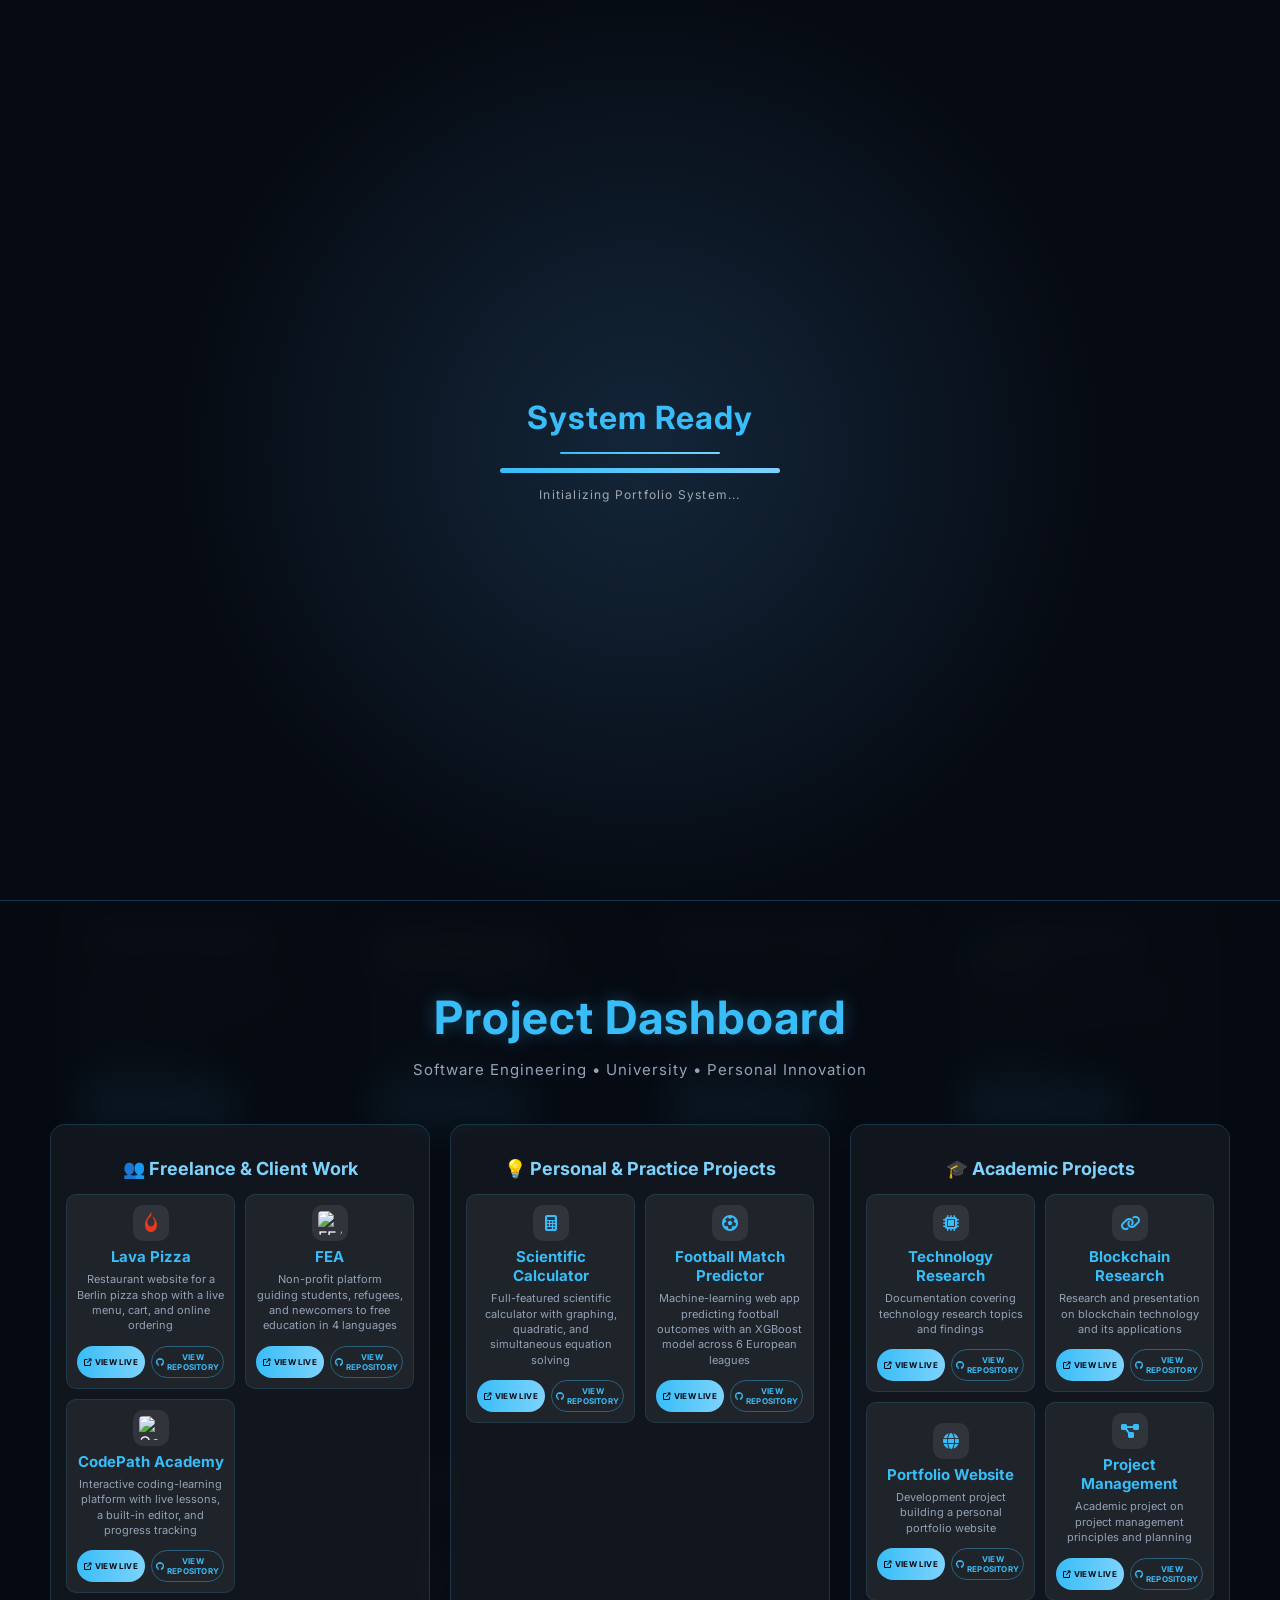
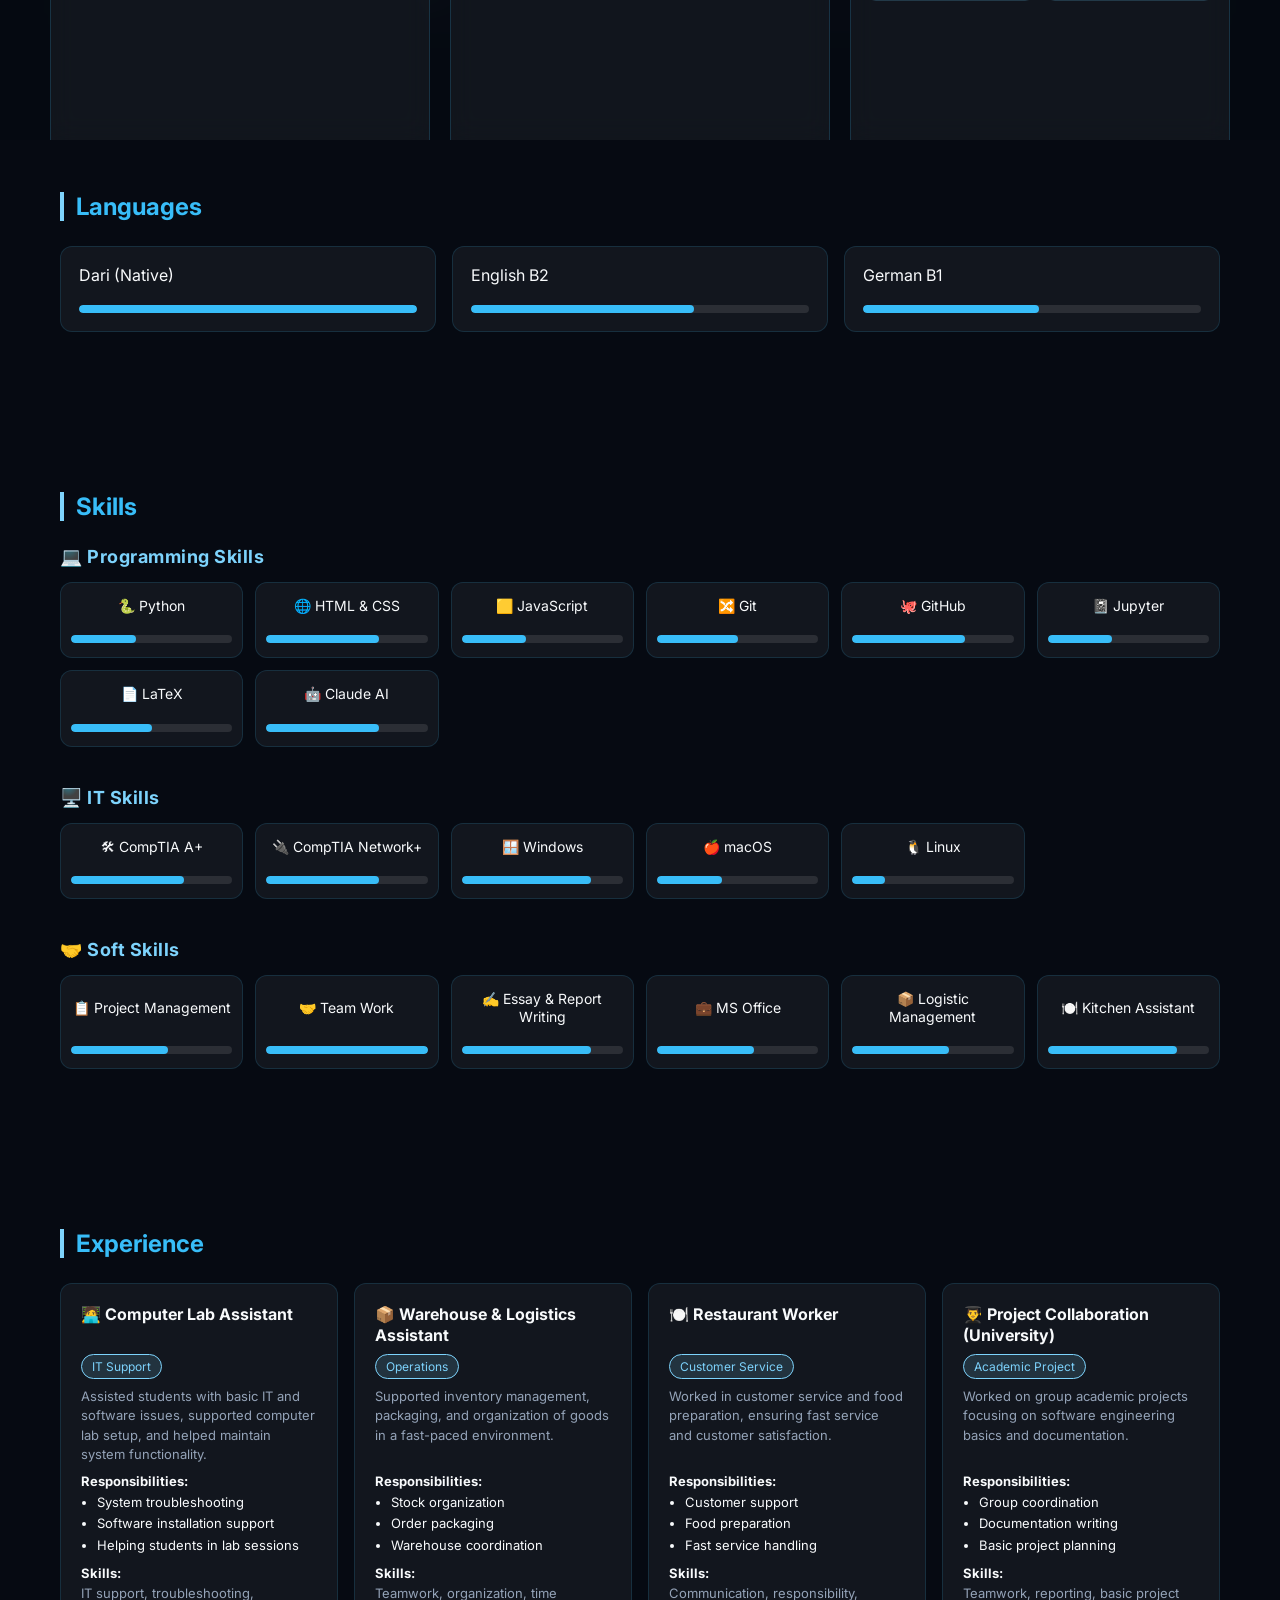
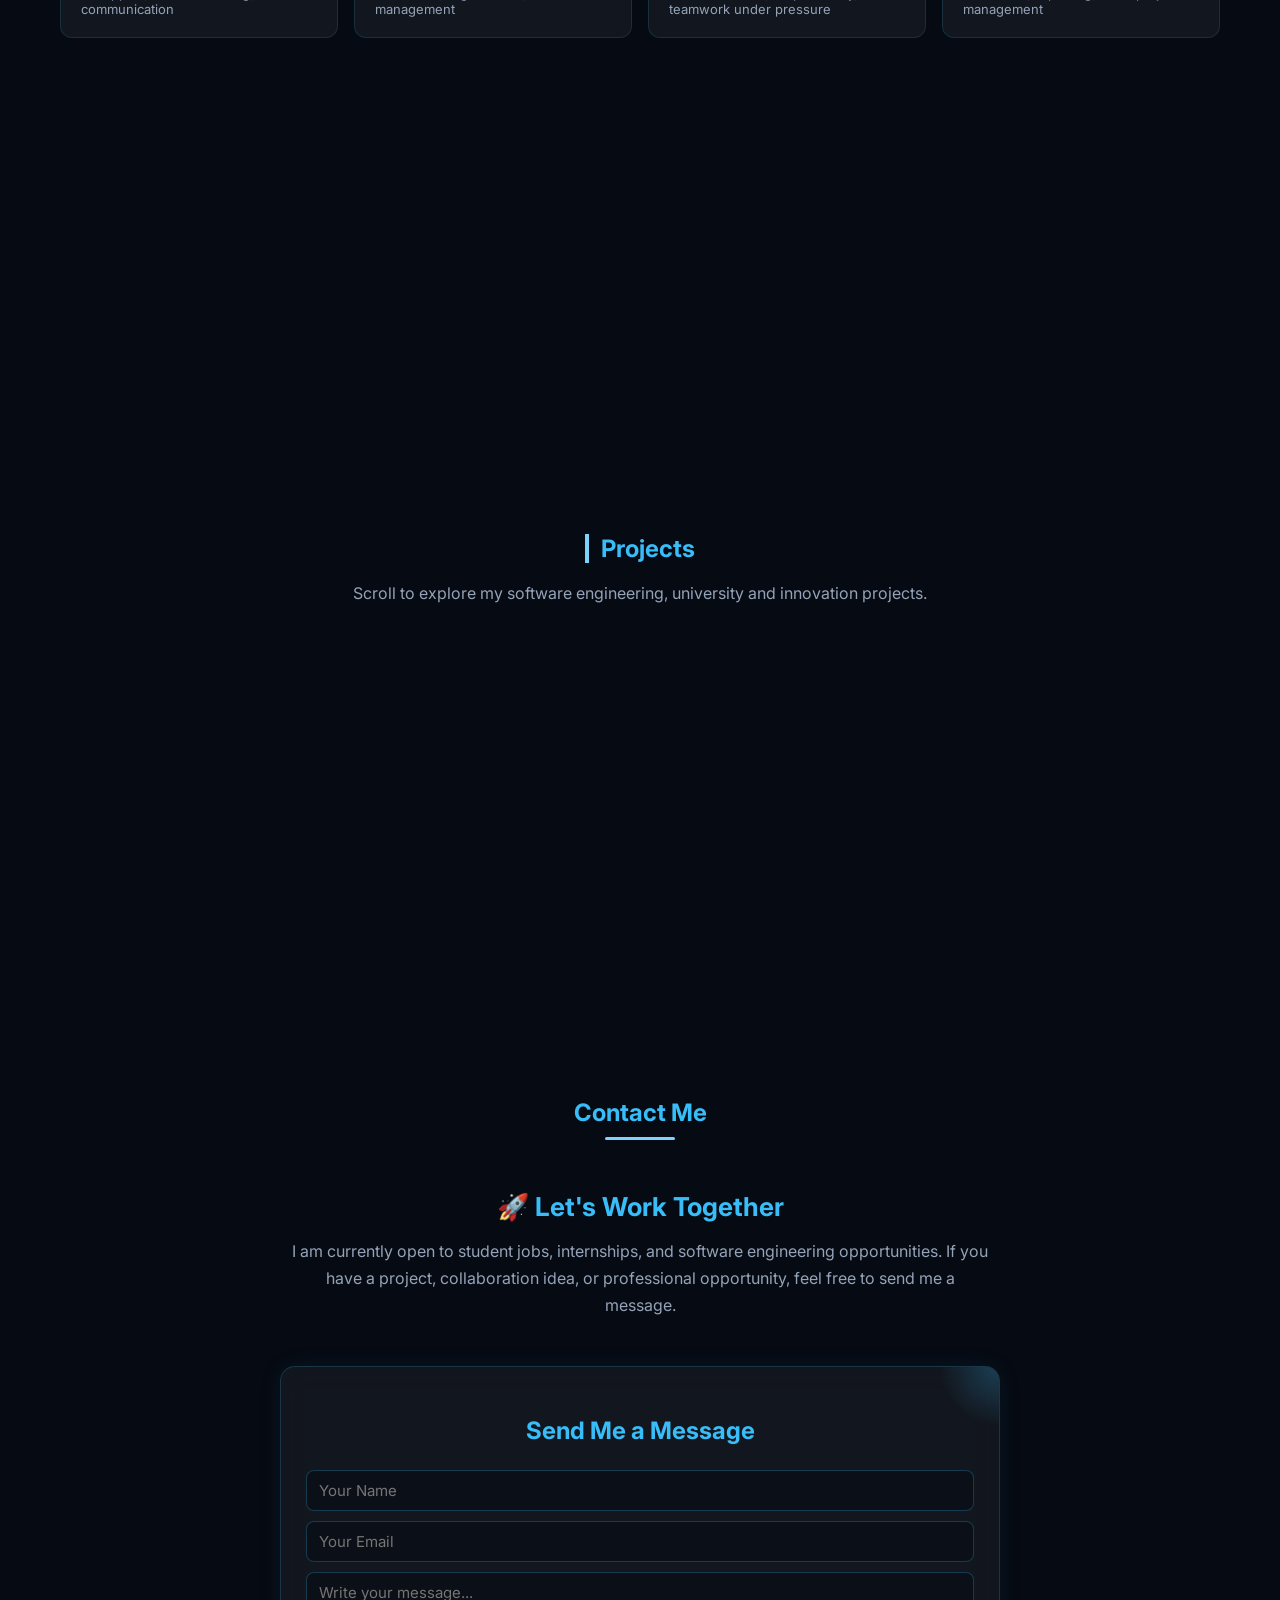
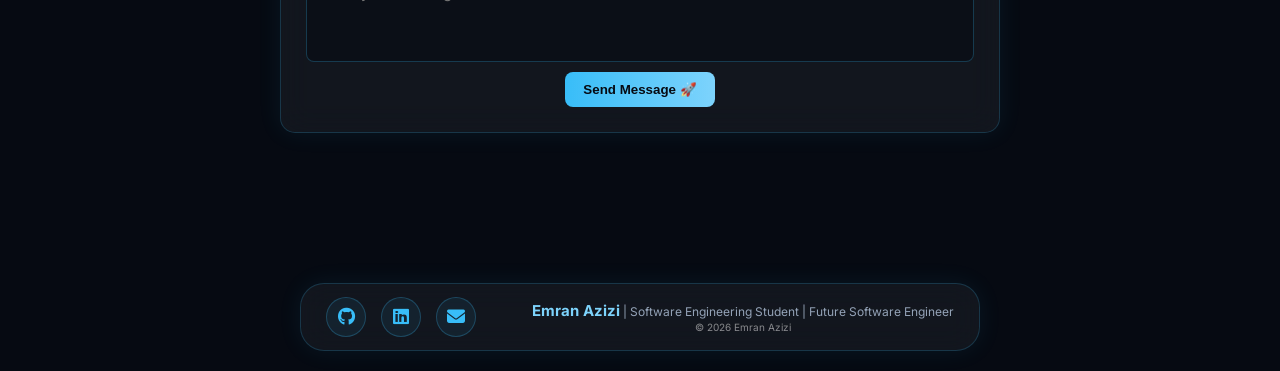
==== index.html @ 2c665e79 "Update portfolio" ====
<!doctype html>
<html lang="en">
  <head>
    <meta charset="UTF-8" />
    <meta name="viewport" content="width=device-width, initial-scale=1.0" />
    <title>Emran Azizi | Portfolio</title>

    <link rel="stylesheet" href="style.css" />
    <link
      href="https://fonts.googleapis.com/css2?family=Inter:wght@300;400;600;700&display=swap"
      rel="stylesheet"
    />
    <link
      rel="stylesheet"
      href="https://cdnjs.cloudflare.com/ajax/libs/font-awesome/6.5.1/css/all.min.css"
    />
  </head>

  <body>
    <!-- WELCOME SCREEN -->
    <div id="welcome-screen">
      <div class="welcome-box">
        <div id="typing-text"></div>
        <div class="glow-line"></div>
        <div class="loader-bar">
          <div class="loader-fill"></div>
        </div>
        <div class="sub-text">Initializing Portfolio System...</div>
      </div>
    </div>

    <canvas id="code"></canvas>

    <!-- NAVIGATION -->
    <nav>
      <a href="#about">About</a>
      <a href="#certificates">Certificates & Education</a>
      <a href="#skills">Skills</a>
      <a href="#experience">Experience</a>
      <a href="#projects-trigger">Projects</a>
      <a href="#contact">Contact & Message</a>
      <a href="de.html" class="lang-switch">🇩🇪 Deutsch</a>
    </nav>

    <!-- HERO -->
    <div class="hero" id="about">
      <img src="images/profile.jpg" alt="Emran Azizi Profile" />

      <h1>Emran Azizi</h1>

      <div class="open-badge">OPEN TO PART-TIME / STUDENT JOB (WERKSTUDENT)</div>

      <p>
        I am a Software Engineering student at GISMA University of Applied
        Sciences in Berlin, passionate about software development, artificial
        intelligence, and creating practical technology solutions.
      </p>

      <p>
        My interests include full-stack web development, Python programming,
        software engineering, and continuous learning through real-world
        projects. I enjoy solving problems, collaborating with teams, and
        developing innovative software solutions.
      </p>

      <div class="hero-buttons">
        <a class="btn" href="documents/cv.pdf" target="_blank">
          <i class="fa-solid fa-file-pdf"></i>
          View CV
        </a>
        <a class="btn" href="https://github.com/emranazizi-web" target="_blank">
          <i class="fa-brands fa-github"></i>
          GitHub
        </a>
        <a
          class="btn"
          href="https://www.linkedin.com/in/emran-azizi-5b2409403"
          target="_blank"
        >
          <i class="fa-brands fa-linkedin"></i>
          LinkedIn
        </a>
      </div>
    </div>

    <!-- CERTIFICATES -->
    <section id="certificates">
      <h2>Certificates & Education</h2>

      <div class="grid">
        <div class="card">
          <h3>🎓 High School Diploma</h3>
          <p>
            Completed secondary education with focus on science and
            mathematics.
          </p>
          <div class="card-footer">
            <span class="badge">Verified Certificate</span>
            <a class="btn" href="documents/diploma.jpg" target="_blank">
              View Certificate
            </a>
          </div>
        </div>

        <div class="card">
          <h3>💻 Foundation Course – Software Engineering</h3>
          <p>
            Foundation in software engineering, programming basics, and IT
            fundamentals.
          </p>
          <div class="card-footer">
            <span class="badge">Verified Certificate</span>
            <a class="btn" href="documents/foundation-course.pdf" target="_blank">
              View Certificate
            </a>
          </div>
        </div>

        <div class="card">
          <h3>🛠 CompTIA A+ Certificate</h3>
          <p>
            Fundamentals of computer hardware, software, and troubleshooting.
          </p>
          <div class="card-footer">
            <span class="badge">IT Certification</span>
            <a class="btn" href="documents/computer-a+.pdf" target="_blank">
              View Certificate
            </a>
          </div>
        </div>

        <div class="card">
          <h3>🌐 CompTIA Network+ Certificate</h3>
          <p>
            Core knowledge of networking concepts, infrastructure, and IT
            systems.
          </p>
          <div class="card-footer">
            <span class="badge">IT Certification</span>
            <a class="btn" href="documents/computer-n+.pdf" target="_blank">
              View Certificate
            </a>
          </div>
        </div>
      </div>
    </section>

    <!-- ACADEMIC MODULES -->
    <section>
      <h2>Academic Modules</h2>

      <div class="card">
        <ul>
          <li>💻 <strong>Foundation of Computer Science</strong></li>
          <li>🧑‍💻 <strong>Computer Science Lab</strong></li>
          <li>📐 <strong>Mathematics for Computing</strong></li>
          <li>🧠 <strong>Basic Programming Concepts</strong></li>
          <li>🌐 <strong>Web Development (HTML & CSS) and Python Basics</strong></li>
          <li>🔌 <strong>IT Systems & Networking</strong></li>
          <li>⚙️ <strong>Software Engineering Fundamentals</strong></li>
          <li>📁 <strong>Project Management Basics</strong></li>
          <li>✍️ <strong>Academic Writing & Research Methods</strong></li>
          <li>🎓 <strong>Academic & Professional Development</strong></li>
        </ul>
      </div>
    </section>

    <!-- LANGUAGES -->
    <section>
      <h2>Languages</h2>

      <div class="grid">
        <div class="card">
          Dari (Native)
          <div class="progress">
            <div class="progress-fill green" style="width: 100%"></div>
          </div>
        </div>

        <div class="card">
          English B2
          <div class="progress">
            <div class="progress-fill blue" style="width: 66%"></div>
          </div>
        </div>

        <div class="card">
          German B1
          <div class="progress">
            <div class="progress-fill blue" style="width: 52%"></div>
          </div>
        </div>
      </div>
    </section>

    <!-- SKILLS -->
    <section id="skills">
      <h2>Skills</h2>

      <div class="skills-group">
        <h3 class="skills-subheading">💻 Programming Skills</h3>

        <div class="grid">
          <div class="card">
            🐍 Python
            <div class="progress">
              <div class="progress-fill blue" style="width: 40%"></div>
            </div>
          </div>

          <div class="card">
            🌐 HTML & CSS
            <div class="progress">
              <div class="progress-fill green" style="width: 70%"></div>
            </div>
          </div>

          <div class="card">
            🟨 JavaScript
            <div class="progress">
              <div class="progress-fill blue" style="width: 40%"></div>
            </div>
          </div>

          <div class="card">
            🔀 Git
            <div class="progress">
              <div class="progress-fill green" style="width: 50%"></div>
            </div>
          </div>

          <div class="card">
            🐙 GitHub
            <div class="progress">
              <div class="progress-fill blue" style="width: 70%"></div>
            </div>
          </div>

          <div class="card">
            📓 Jupyter
            <div class="progress">
              <div class="progress-fill green" style="width: 40%"></div>
            </div>
          </div>

          <div class="card">
            📄 LaTeX
            <div class="progress">
              <div class="progress-fill blue" style="width: 50%"></div>
            </div>
          </div>

          <div class="card">
            🤖 Claude AI
            <div class="progress">
              <div class="progress-fill green" style="width: 70%"></div>
            </div>
          </div>
        </div>
      </div>

      <div class="skills-group">
        <h3 class="skills-subheading">🖥️ IT Skills</h3>

        <div class="grid">
          <div class="card">
            🛠 CompTIA A+
            <div class="progress">
              <div class="progress-fill blue" style="width: 70%"></div>
            </div>
          </div>

          <div class="card">
            🔌 CompTIA Network+
            <div class="progress">
              <div class="progress-fill green" style="width: 70%"></div>
            </div>
          </div>

          <div class="card">
            🪟 Windows
            <div class="progress">
              <div class="progress-fill blue" style="width: 80%"></div>
            </div>
          </div>

          <div class="card">
            🍎 macOS
            <div class="progress">
              <div class="progress-fill green" style="width: 40%"></div>
            </div>
          </div>

          <div class="card">
            🐧 Linux
            <div class="progress">
              <div class="progress-fill blue" style="width: 20%"></div>
            </div>
          </div>
        </div>
      </div>

      <div class="skills-group">
        <h3 class="skills-subheading">🤝 Soft Skills</h3>

        <div class="grid">
          <div class="card">
            📋 Project Management
            <div class="progress">
              <div class="progress-fill green" style="width: 60%"></div>
            </div>
          </div>

          <div class="card">
            🤝 Team Work
            <div class="progress">
              <div class="progress-fill blue" style="width: 100%"></div>
            </div>
          </div>

          <div class="card">
            ✍️ Essay & Report Writing
            <div class="progress">
              <div class="progress-fill green" style="width: 80%"></div>
            </div>
          </div>

          <div class="card">
            💼 MS Office
            <div class="progress">
              <div class="progress-fill blue" style="width: 60%"></div>
            </div>
          </div>

          <div class="card">
            📦 Logistic Management
            <div class="progress">
              <div class="progress-fill green" style="width: 60%"></div>
            </div>
          </div>

          <div class="card">
            🍽️ Kitchen Assistant
            <div class="progress">
              <div class="progress-fill blue" style="width: 80%"></div>
            </div>
          </div>
        </div>
      </div>
    </section>

    <!-- EXPERIENCE -->
    <section id="experience">
      <h2>Experience</h2>

      <div class="grid">
        <div class="card">
          <h3>🧑‍💻 Computer Lab Assistant</h3>
          <div class="badge-wrap">
            <span class="badge">IT Support</span>
          </div>
          <p class="desc">
            Assisted students with basic IT and software issues, supported
            computer lab setup, and helped maintain system functionality.
          </p>
          <div class="responsibilities">
            <p><b>Responsibilities:</b></p>
            <ul>
              <li>System troubleshooting</li>
              <li>Software installation support</li>
              <li>Helping students in lab sessions</li>
            </ul>
          </div>
          <div class="skills">
            <p><b>Skills:</b></p>
            <p>IT support, troubleshooting, communication</p>
          </div>
        </div>

        <div class="card">
          <h3>📦 Warehouse & Logistics Assistant</h3>
          <div class="badge-wrap">
            <span class="badge">Operations</span>
          </div>
          <p class="desc">
            Supported inventory management, packaging, and organization of
            goods in a fast-paced environment.
          </p>
          <div class="responsibilities">
            <p><b>Responsibilities:</b></p>
            <ul>
              <li>Stock organization</li>
              <li>Order packaging</li>
              <li>Warehouse coordination</li>
            </ul>
          </div>
          <div class="skills">
            <p><b>Skills:</b></p>
            <p>Teamwork, organization, time management</p>
          </div>
        </div>

        <div class="card">
          <h3>🍽️ Restaurant Worker</h3>
          <div class="badge-wrap">
            <span class="badge">Customer Service</span>
          </div>
          <p class="desc">
            Worked in customer service and food preparation, ensuring fast
            service and customer satisfaction.
          </p>
          <div class="responsibilities">
            <p><b>Responsibilities:</b></p>
            <ul>
              <li>Customer support</li>
              <li>Food preparation</li>
              <li>Fast service handling</li>
            </ul>
          </div>
          <div class="skills">
            <p><b>Skills:</b></p>
            <p>Communication, responsibility, teamwork under pressure</p>
          </div>
        </div>

        <div class="card">
          <h3>👨‍🎓 Project Collaboration (University)</h3>
          <div class="badge-wrap">
            <span class="badge">Academic Project</span>
          </div>
          <p class="desc">
            Worked on group academic projects focusing on software engineering
            basics and documentation.
          </p>
          <div class="responsibilities">
            <p><b>Responsibilities:</b></p>
            <ul>
              <li>Group coordination</li>
              <li>Documentation writing</li>
              <li>Basic project planning</li>
            </ul>
          </div>
          <div class="skills">
            <p><b>Skills:</b></p>
            <p>Teamwork, reporting, basic project management</p>
          </div>
        </div>
      </div>
    </section>

    <!-- PROJECTS TRIGGER -->
    <section id="projects-trigger">
      <h2>Projects</h2>
      <p>
        Scroll to explore my software engineering, university and innovation
        projects.
      </p>
    </section>

    <!-- FULL SCREEN PROJECT PANEL -->
    <div id="projects-screen" class="project-overlay">
      <div class="projects-header">
        <h2>Project Dashboard</h2>
        <p>Software Engineering • University • Personal Innovation</p>
      </div>

      <div class="projects-columns">
        <!-- ================= FREELANCE / CLIENT ================= -->
        <div class="project-column">
          <h3>👥 Freelance & Client Work</h3>
          <div class="project-grid">
            <div class="project-card">
              <img
                class="project-card-icon"
                src="data:image/svg+xml,%3Csvg xmlns='http://www.w3.org/2000/svg' viewBox='0 0 100 100'%3E%3Cpath fill='%23e63920' d='M50 5c10 20-15 20-15 40 0 12 8 20 15 20s15-8 15-20c0-10-8-12-8-22 8 5 18 20 18 35 0 16-11 30-25 30S25 74 25 58c0-25 17-35 25-53z'/%3E%3C/svg%3E"
                alt="Lava Pizza logo"
              />
              <h4>Lava Pizza</h4>
              <p>Restaurant website for a Berlin pizza shop with a live menu, cart, and online ordering</p>
              <div class="project-card-actions">
                <a class="btn" href="https://emranaziziwebsite.github.io/lava-Pizza/" target="_blank">
                  <i class="fa-solid fa-arrow-up-right-from-square"></i> View Live
                </a>
                <a class="btn btn-secondary" href="https://github.com/emranaziziwebsite/lava-Pizza" target="_blank">
                  <i class="fa-brands fa-github"></i> View Repository
                </a>
              </div>
            </div>

            <div class="project-card">
              <img
                class="project-card-icon"
                src="https://happy-trustcore.github.io/FEA/assets/img/favicon.svg"
                alt="FEA logo"
              />
              <h4>FEA</h4>
              <p>Non-profit platform guiding students, refugees, and newcomers to free education in 4 languages</p>
              <div class="project-card-actions">
                <a class="btn" href="https://happy-trustcore.github.io/FEA/" target="_blank">
                  <i class="fa-solid fa-arrow-up-right-from-square"></i> View Live
                </a>
                <a class="btn btn-secondary" href="https://github.com/Happy-TrustCore/FEA" target="_blank">
                  <i class="fa-brands fa-github"></i> View Repository
                </a>
              </div>
            </div>

            <div class="project-card">
              <img
                class="project-card-icon"
                src="https://new-three-tan-91.vercel.app/favicon.ico"
                alt="CodePath Academy logo"
              />
              <h4>CodePath Academy</h4>
              <p>Interactive coding-learning platform with live lessons, a built-in editor, and progress tracking</p>
              <div class="project-card-actions">
                <a class="btn" href="https://new-three-tan-91.vercel.app/" target="_blank">
                  <i class="fa-solid fa-arrow-up-right-from-square"></i> View Live
                </a>
                <a class="btn btn-secondary" href="https://github.com/Happy-TrustCore/New" target="_blank">
                  <i class="fa-brands fa-github"></i> View Repository
                </a>
              </div>
            </div>
          </div>
        </div>

        <!-- ================= PERSONAL ================= -->
        <div class="project-column">
          <h3>💡 Personal & Practice Projects</h3>
          <div class="project-grid">
            <div class="project-card">
              <div class="project-card-icon project-card-icon-fa">
                <i class="fa-solid fa-calculator"></i>
              </div>
              <h4>Scientific Calculator</h4>
              <p>Full-featured scientific calculator with graphing, quadratic, and simultaneous equation solving</p>
              <div class="project-card-actions">
                <a class="btn" href="https://pattson22.github.io/scientific-calculator/" target="_blank">
                  <i class="fa-solid fa-arrow-up-right-from-square"></i> View Live
                </a>
                <a class="btn btn-secondary" href="https://github.com/Pattson22/scientific-calculator" target="_blank">
                  <i class="fa-brands fa-github"></i> View Repository
                </a>
              </div>
            </div>

            <div class="project-card">
              <div class="project-card-icon project-card-icon-fa">
                <i class="fa-solid fa-futbol"></i>
              </div>
              <h4>Football Match Predictor</h4>
              <p>Machine-learning web app predicting football outcomes with an XGBoost model across 6 European leagues</p>
              <div class="project-card-actions">
                <a class="btn" href="#" target="_blank">
                  <i class="fa-solid fa-arrow-up-right-from-square"></i> View Live
                </a>
                <a class="btn btn-secondary" href="https://github.com/Pattson22/Football-Match-Predictor" target="_blank">
                  <i class="fa-brands fa-github"></i> View Repository
                </a>
              </div>
            </div>
          </div>
        </div>

        <!-- ================= ACADEMIC ================= -->
        <div class="project-column">
          <h3>🎓 Academic Projects</h3>
          <div class="project-grid">
            <div class="project-card">
              <div class="project-card-icon project-card-icon-fa">
                <i class="fa-solid fa-microchip"></i>
              </div>
              <h4>Technology Research</h4>
              <p>Documentation covering technology research topics and findings</p>
              <div class="project-card-actions">
                <a class="btn" href="projects/technology-research.pdf" target="_blank">
                  <i class="fa-solid fa-arrow-up-right-from-square"></i> View Live
                </a>
                <a class="btn btn-secondary" href="#" target="_blank">
                  <i class="fa-brands fa-github"></i> View Repository
                </a>
              </div>
            </div>

            <div class="project-card">
              <div class="project-card-icon project-card-icon-fa">
                <i class="fa-solid fa-link"></i>
              </div>
              <h4>Blockchain Research</h4>
              <p>Research and presentation on blockchain technology and its applications</p>
              <div class="project-card-actions">
                <a class="btn" href="projects/blockchain.pdf" target="_blank">
                  <i class="fa-solid fa-arrow-up-right-from-square"></i> View Live
                </a>
                <a class="btn btn-secondary" href="#" target="_blank">
                  <i class="fa-brands fa-github"></i> View Repository
                </a>
              </div>
            </div>

            <div class="project-card">
              <div class="project-card-icon project-card-icon-fa">
                <i class="fa-solid fa-globe"></i>
              </div>
              <h4>Portfolio Website</h4>
              <p>Development project building a personal portfolio website</p>
              <div class="project-card-actions">
                <a class="btn" href="projects/portfolio-website.pdf" target="_blank">
                  <i class="fa-solid fa-arrow-up-right-from-square"></i> View Live
                </a>
                <a class="btn btn-secondary" href="#" target="_blank">
                  <i class="fa-brands fa-github"></i> View Repository
                </a>
              </div>
            </div>

            <div class="project-card">
              <div class="project-card-icon project-card-icon-fa">
                <i class="fa-solid fa-diagram-project"></i>
              </div>
              <h4>Project Management</h4>
              <p>Academic project on project management principles and planning</p>
              <div class="project-card-actions">
                <a class="btn" href="projects/project-management.pdf" target="_blank">
                  <i class="fa-solid fa-arrow-up-right-from-square"></i> View Live
                </a>
                <a class="btn btn-secondary" href="#" target="_blank">
                  <i class="fa-brands fa-github"></i> View Repository
                </a>
              </div>
            </div>
          </div>
        </div>
      </div>
    </div>

    <button
      type="button"
      id="projects-close"
      class="projects-close"
      aria-label="Close project panel"
      title="Close"
    >
      ✕
    </button>

    <!-- CONTACT SECTION -->
    <section id="contact">
      <h2>Contact Me</h2>

      <div class="message-container">
        <div class="message-intro">
          <h3>🚀 Let's Work Together</h3>
          <p>
            I am currently open to student jobs, internships, and software
            engineering opportunities. If you have a project, collaboration
            idea, or professional opportunity, feel free to send me a message.
          </p>
        </div>

        <div class="card message-box">
          <h3>Send Me a Message</h3>

          <form id="contact-form">
            <input type="text" name="name" placeholder="Your Name" required />
            <input type="email" name="email" placeholder="Your Email" required />
            <textarea
              name="message"
              placeholder="Write your message..."
              rows="6"
              required
            ></textarea>
            <button class="btn" type="submit">Send Message 🚀</button>
          </form>
        </div>
      </div>
    </section>

    <!-- FOOTER -->
    <footer>
      <div class="footer-box">
        <div class="footer-social">
          <a href="https://github.com/emranazizi-web" target="_blank" title="GitHub">
            <i class="fa-brands fa-github"></i>
          </a>
          <a
            href="https://www.linkedin.com/in/emran-azizi-5b2409403"
            target="_blank"
            title="LinkedIn"
          >
            <i class="fa-brands fa-linkedin"></i>
          </a>
          <a href="mailto:emranazizi1002@gmail.com" title="Email">
            <i class="fa-solid fa-envelope"></i>
          </a>
        </div>

        <div class="footer-text">
          <span>
            <strong>Emran Azizi</strong>
            | Software Engineering Student | Future Software Engineer
          </span>
          <small>© 2026 Emran Azizi</small>
        </div>
      </div>
    </footer>

    <script src="https://cdn.jsdelivr.net/npm/@emailjs/browser@4/dist/email.min.js"></script>
    <script src="email.js"></script>
    <script src="script.js"></script>
  </body>
</html>
---- style.css ----
/* =========================
   COLOR SYSTEM
========================= */

:root {
  --bg: #060a12;
  --bg-rgb: 6, 10, 18;
  --bg-soft: #101929;
  --bg-deep: #03050a;
  --primary: #38bdf8;
  --primary-rgb: 56, 189, 248;
  --primary-hover: #0ea5e9;
  --secondary: #7dd3fc;
  --secondary-rgb: 125, 211, 252;
  --text: #f8fafc;
  --text-muted: #94a3b8;
  --on-accent: #060a12;
}

/* =========================
   GLOBAL
========================= */

* {
  box-sizing: border-box;
}

html {
  overflow-x: hidden;
  scroll-behavior: smooth;
}

body {
  margin: 0;
  font-family: "Inter", sans-serif;
  background: var(--bg);
  color: var(--text);
  overflow-x: hidden;
  -webkit-overflow-scrolling: touch;
}

body.is-loading {
  overflow: hidden;
}

canvas {
  position: fixed;
  top: 0;
  left: 0;
  z-index: -2;
  opacity: 0.35;
  pointer-events: none;
}

/* Menu Bar */

nav {
  position: fixed;
  top: 0;
  left: 0;
  width: 100%;
  z-index: 1000;
  background: rgba(var(--bg-rgb), 0.7);
  backdrop-filter: blur(14px);
  -webkit-backdrop-filter: blur(14px);
  padding: 14px 20px;
  text-align: center;
  border-bottom: 1px solid rgba(var(--primary-rgb), 0.15);
  box-shadow: 0 8px 24px rgba(0, 0, 0, 0.25);
}

nav a {
  display: inline-block;
  color: var(--text-muted);
  margin: 2px;
  padding: 8px 16px;
  font-size: 14px;
  font-weight: 600;
  letter-spacing: 0.3px;
  text-decoration: none;
  border-radius: 20px;
  transition:
    color 0.3s ease,
    background-color 0.3s ease;
  touch-action: manipulation;
}

nav a:hover {
  color: var(--primary);
  background: rgba(var(--primary-rgb), 0.12);
}

.lang-switch {
  color: var(--primary) !important;
  background: rgba(var(--primary-rgb), 0.1);
  border: 1px solid rgba(var(--primary-rgb), 0.35);
  margin-left: 10px !important;
}

.lang-switch:hover {
  background: rgba(var(--primary-rgb), 0.22);
}

/* =========================
   HERO
========================= */

.hero {
  text-align: center;
  padding: 140px 20px 60px;
  display: flex;
  flex-direction: column;
  align-items: center;
  gap: 20px;
}

.hero img {
  width: 200px;
  height: 200px;
  border-radius: 50%;
  border: 3px solid var(--primary);
  box-shadow: 0 0 40px rgba(var(--primary-rgb), 0.6);
  object-fit: cover;
  object-position: center;
  transition:
    transform 0.3s ease,
    box-shadow 0.3s ease;
}

.hero img:hover {
  transform: scale(1.05);
  box-shadow: 0 0 60px rgba(var(--primary-rgb), 0.8);
}

.hero h1 {
  font-size: 48px;
  color: var(--primary);
  margin: 0;
}

.hero p {
  max-width: 800px;
  margin: auto;
  color: var(--text-muted);
  line-height: 1.7;
}

/* =========================
   HERO BUTTONS
========================= */

.hero-buttons {
  display: flex;
  justify-content: center;
  align-items: center;
  gap: 15px;
  flex-wrap: wrap;
}

/* Main Button */

.btn {
  display: inline-block;
  width: fit-content;
  padding: 10px 16px;
  background: var(--primary);
  color: var(--on-accent);
  border: 1px solid var(--primary);
  border-radius: 8px;
  text-decoration: none;
  font-weight: 600;
  transition: 0.3s ease;
}

.btn:hover {
  background: var(--primary-hover);
  box-shadow: 0 0 18px rgba(var(--primary-rgb), 0.7);
}

.hero-buttons .btn {
  display: flex;
  align-items: center;
  gap: 8px;
}

/* Mobile */

@media (max-width: 600px) {
  .hero h1 {
    font-size: 36px;
  }

  .hero-title {
    font-size: 18px;
  }
}

/* Section */

section {
  padding: 70px 20px;
  max-width: 1200px;
  margin: auto;
}

h2 {
  color: var(--primary);
  border-left: 4px solid var(--secondary);
  padding-left: 12px;
  margin-bottom: 25px;
}

/* Grid */

.grid {
  display: grid;
  grid-template-columns: repeat(auto-fit, minmax(220px, 1fr));
  gap: 16px;
}

/* Card */

.card {
  background: rgba(255, 255, 255, 0.05);
  border: 1px solid rgba(var(--primary-rgb), 0.15);
  padding: 18px;
  border-radius: 12px;
  display: flex;
  flex-direction: column;
  gap: 10px;
  transition:
    transform 0.3s ease,
    box-shadow 0.3s ease;
}

.card:hover {
  transform: translateY(-6px);
  box-shadow: 0 10px 25px rgba(var(--primary-rgb), 0.25);
}

/* Badges */

.badge {
  display: inline-block;
  padding: 4px 10px;
  font-size: 12px;
  background: rgba(var(--secondary-rgb), 0.15);
  color: var(--secondary);
  border: 1px solid var(--secondary);
  border-radius: 20px;
}

.open-badge {
  padding: 5px 10px;
  font-size: 11px;
  font-weight: 600;
  letter-spacing: 0.5px;
  text-transform: uppercase;
  color: var(--secondary);
  background: rgba(var(--secondary-rgb), 0.12);
  border: 1px solid var(--secondary);
  border-radius: 20px;
}

/* Card Footer */

.card-footer {
  margin-top: auto;
  display: flex;
  flex-direction: column;
  align-items: flex-start;
  gap: 8px;
}

.card .btn {
  margin-top: auto;
  align-self: flex-start;
}

/* Progress Bars */

.progress {
  width: 100%;
  height: 8px;
  background: rgba(255, 255, 255, 0.1);
  border-radius: 10px;
  margin-top: 10px;
  overflow: hidden;
}

.progress-fill {
  height: 100%;
  border-radius: 10px;
}

.progress-fill.green,
.progress-fill.blue {
  background: var(--primary);
}

/* Skills Groups */

.skills-group {
  margin-bottom: 40px;
}

.skills-group:last-child {
  margin-bottom: 0;
}

.skills-subheading {
  color: var(--secondary);
  font-size: 18px;
  letter-spacing: 0.5px;
  margin-bottom: 15px;
}

#skills .grid {
  grid-template-columns: repeat(6, 1fr);
  grid-auto-rows: auto auto;
  gap: 12px;
  align-items: stretch;
}

#skills .card {
  display: grid;
  grid-template-rows: subgrid;
  grid-row: span 2;
  padding: 14px 10px;
  align-items: center;
  text-align: center;
  font-size: 14px;
  line-height: 1.3;
}

/* Certificates */

#certificates .grid {
  grid-template-columns: repeat(4, 1fr);
  grid-template-rows: repeat(3, auto);
  align-items: stretch;
}

#certificates .card {
  display: grid;
  grid-template-rows: subgrid;
  grid-row: span 3;
  padding: 20px;
  gap: 10px;
}

#certificates .card h3 {
  margin: 0;
  font-size: 16px;
  line-height: 1.3;
  align-self: start;
}

#certificates .card p {
  margin: 0;
  color: var(--text-muted);
  font-size: 14px;
  line-height: 1.5;
  align-self: start;
}

#certificates .card-footer {
  align-self: end;
}

/* Experience */

#experience .grid {
  grid-template-columns: repeat(4, 1fr);
  grid-template-rows: repeat(5, auto);
  align-items: stretch;
}

#experience .card {
  display: grid;
  grid-template-rows: subgrid;
  grid-row: span 5;
  padding: 20px;
  gap: 8px;
}

#experience .card h3 {
  margin: 0;
  font-size: 16px;
  line-height: 1.3;
}

#experience .desc {
  margin: 0;
  color: var(--text-muted);
  font-size: 13px;
  line-height: 1.5;
}

#experience .responsibilities p,
#experience .skills p {
  margin: 0 0 4px;
  font-size: 13px;
}

#experience .responsibilities ul {
  margin: 0;
  padding-left: 16px;
  font-size: 13px;
  line-height: 1.5;
}

#experience .responsibilities li {
  margin-bottom: 2px;
}

#experience .skills p:last-child {
  color: var(--text-muted);
  font-size: 13px;
  margin-bottom: 0;
}

/* ==========================================
   FULL SCREEN PROJECT SLIDE SECTION
========================================== */

#projects-trigger {
  min-height: 100vh;
  display: flex;
  flex-direction: column;
  justify-content: center;
  align-items: center;
  text-align: center;
  padding: 20px;
}

#projects-trigger h2 {
  color: var(--primary);
  margin-bottom: 20px;
}

#projects-trigger p {
  color: var(--text-muted);
  margin: 0;
}

/* ==========================================
   FULL SCREEN PROJECT SLIDE (NAV VISIBLE)
========================================== */

#projects-screen {
  position: fixed;
  left: 0;
  right: 0;
  top: 60px;
  height: calc(var(--vh, 1vh) * 100 - 60px);
  z-index: 900;
  background: rgba(var(--bg-rgb), 0.92);
  backdrop-filter: blur(18px);
  -webkit-backdrop-filter: blur(18px);
  border-top: 1px solid rgba(var(--primary-rgb), 0.25);
  padding: 50px;
  overflow-y: auto;
  overscroll-behavior: contain;
  transform: translateY(100%);
  transition: transform 0.8s ease;
}

/* Slide Open */

#projects-screen.show {
  transform: translateY(0);
}

/* Close Button */

.projects-close {
  position: fixed;
  top: 76px;
  right: 24px;
  z-index: 950;
  width: 42px;
  height: 42px;
  display: flex;
  align-items: center;
  justify-content: center;
  border-radius: 50%;
  border: 1px solid rgba(var(--primary-rgb), 0.35);
  background: rgba(var(--bg-rgb), 0.85);
  color: var(--text);
  font-size: 18px;
  line-height: 1;
  cursor: pointer;
  opacity: 0;
  transform: scale(0.8);
  pointer-events: none;
  transition:
    opacity 0.3s ease,
    transform 0.3s ease,
    background-color 0.3s ease,
    border-color 0.3s ease;
}

.projects-close.show {
  opacity: 1;
  transform: scale(1);
  pointer-events: auto;
}

.projects-close:hover {
  background: rgba(var(--primary-rgb), 0.25);
  border-color: var(--primary);
  color: var(--primary);
}

.projects-close.pulse {
  animation: closeButtonPulse 1.1s ease-in-out 2;
}

@keyframes closeButtonPulse {
  0%,
  100% {
    box-shadow: 0 0 0 0 rgba(var(--primary-rgb), 0.55);
  }

  50% {
    box-shadow: 0 0 0 10px rgba(var(--primary-rgb), 0);
  }
}

@media (max-width: 700px) {
  .projects-close {
    top: 64px;
    right: 14px;
    width: 38px;
    height: 38px;
    font-size: 16px;
  }
}

/* ==========================================
   HEADER
========================================== */

.projects-header {
  text-align: center;
  margin-bottom: 45px;
}

.projects-header h2 {
  color: var(--primary);
  font-size: 46px;
  font-weight: 700;
  letter-spacing: 1px;
  border: none;
  padding: 0;
  margin-bottom: 12px;
  text-shadow: 0 0 18px rgba(var(--primary-rgb), 0.35);
}

.projects-header p {
  color: var(--text-muted);
  font-size: 15px;
  letter-spacing: 1px;
}

/* ==========================================
   PROJECT DASHBOARD - THREE COLUMNS
========================================== */

.projects-columns {
  display: grid;
  grid-template-columns: repeat(3, 1fr);
  gap: 20px;
  align-items: stretch;
}

/* ==========================================
   PROJECT COLUMN
========================================== */

.project-column {
  background: rgba(255, 255, 255, 0.05);
  border: 1px solid rgba(var(--primary-rgb), 0.18);
  border-radius: 15px;
  padding: 15px;
  min-height: 720px;
  backdrop-filter: blur(12px);
  transition: 0.3s ease;
  display: flex;
  flex-direction: column;
}

.project-column:hover {
  transform: translateY(-5px);
  box-shadow: 0 15px 35px rgba(var(--primary-rgb), 0.18);
}

.project-column h3 {
  text-align: center;
  color: var(--secondary);
  font-size: 18px;
  margin-bottom: 15px;
}

/* ==========================================
   PROJECT GRID
========================================== */

.project-grid {
  display: grid;
  grid-template-columns: repeat(2, 1fr);
  gap: 10px;
  align-content: start;
}

/* ==========================================
   PROJECT CARD
========================================== */

.project-card {
  background: rgba(255, 255, 255, 0.06);
  border: 1px solid rgba(var(--primary-rgb), 0.15);
  border-radius: 10px;
  padding: 10px;
  min-height: 120px;
  display: flex;
  flex-direction: column;
  justify-content: center;
  align-items: center;
  text-align: center;
  gap: 6px;
  transition: 0.3s ease;
}

.project-card:hover {
  transform: translateY(-5px);
  box-shadow: 0 10px 25px rgba(var(--primary-rgb), 0.25);
}

.project-card-empty {
  background: transparent;
  border: 1px dashed rgba(var(--primary-rgb), 0.3);
}

.project-card-empty:hover {
  transform: none;
  box-shadow: none;
}

.project-card-icon {
  width: 36px;
  height: 36px;
  padding: 6px;
  border-radius: 10px;
  background: rgba(255, 255, 255, 0.08);
  object-fit: contain;
}

.project-card-icon-fa {
  display: flex;
  align-items: center;
  justify-content: center;
  color: var(--primary);
  font-size: 16px;
}

.project-card-empty h4 {
  color: var(--text-muted);
}

.project-card h4 {
  color: var(--primary);
  margin: 0;
  font-size: 15px;
}

.project-card p {
  color: var(--text-muted);
  font-size: 11px;
  line-height: 1.4;
  margin: 0;
}

.project-card .badge {
  font-size: 10px;
  padding: 3px 8px;
}

.project-card .btn {
  font-size: 11px;
  padding: 5px 10px;
  margin-top: 5px;
}

.project-card-actions {
  display: flex;
  flex-direction: row;
  gap: 6px;
  width: 100%;
  margin-top: 6px;
}

.project-card-actions .btn {
  flex: 1;
  display: flex;
  align-items: center;
  justify-content: center;
  gap: 3px;
  margin-top: 0;
  padding: 5px 4px;
  border-radius: 16px;
  font-size: 8px;
  font-weight: 700;
  letter-spacing: 0.2px;
  text-transform: uppercase;
  text-align: center;
  line-height: 1.25;
}

.project-card-actions .btn i {
  font-size: 8px;
}

.project-card-actions .btn:not(.btn-secondary) {
  background: linear-gradient(90deg, var(--primary), var(--secondary));
  border: none;
}

.project-card-actions .btn:not(.btn-secondary):hover {
  transform: translateY(-2px);
  box-shadow: 0 4px 14px rgba(var(--primary-rgb), 0.55);
}

.project-card .btn-secondary {
  background: transparent;
  color: var(--primary);
  border: 1px solid rgba(var(--primary-rgb), 0.4);
}

.project-card .btn-secondary:hover {
  background: rgba(var(--primary-rgb), 0.15);
  border-color: var(--primary);
  transform: translateY(-2px);
  box-shadow: none;
}

/* ==========================================
   RESPONSIVE
========================================== */

@media (max-width: 1200px) {
  .projects-columns {
    grid-template-columns: repeat(3, 1fr);
    gap: 10px;
  }
}

@media (max-width: 700px) {
  #projects-screen {
    padding: 25px;
  }

  .projects-header h2 {
    font-size: 32px;
  }

  .project-grid {
    grid-template-columns: 1fr;
  }
}

/* Welcome Screen */

#welcome-screen {
  position: fixed;
  inset: 0;
  background: radial-gradient(circle at center, var(--bg-soft) 0%, var(--bg) 60%);
  display: flex;
  justify-content: center;
  align-items: center;
  z-index: 99999;
  transition: opacity 0.9s ease;
  overflow: hidden;
}

#welcome-screen.hide {
  opacity: 0;
  pointer-events: none;
}

#welcome-screen::before {
  content: "";
  position: absolute;
  inset: 0;
  background: radial-gradient(
    circle,
    rgba(var(--primary-rgb), 0.05) 1px,
    transparent 1px
  );
  background-size: 42px 42px;
  opacity: 0.18;
  animation: moveBg 8s linear infinite;
}

#welcome-screen::after {
  content: "";
  position: absolute;
  inset: 0;
  background: radial-gradient(
    circle at center,
    rgba(var(--primary-rgb), 0.08),
    transparent 60%
  );
}

.welcome-box {
  text-align: center;
  display: flex;
  flex-direction: column;
  align-items: center;
  gap: 14px;
  position: relative;
  z-index: 2;
  animation: floatIn 0.9s ease;
}

/* Welcome text */

#typing-text {
  font-size: 32px;
  font-weight: 700;
  color: var(--primary);
  letter-spacing: 1px;
  min-height: 40px;
  animation: glowPulse 2.8s infinite;
}

.glow-line {
  width: 160px;
  height: 2px;
  background: linear-gradient(90deg, var(--primary), var(--secondary));
  border-radius: 10px;
  animation: linePulse 1.8s ease-in-out infinite alternate;
}

/* Loader */

.loader-bar {
  width: 280px;
  height: 5px;
  background: rgba(255, 255, 255, 0.08);
  border-radius: 20px;
  overflow: hidden;
}

.loader-fill {
  height: 100%;
  width: 0%;
  background: linear-gradient(90deg, var(--primary), var(--secondary));
  animation: loadBar 3.2s ease forwards;
}

.sub-text {
  font-size: 12px;
  color: rgba(255, 255, 255, 0.6);
  letter-spacing: 1.2px;
}

.glitch {
  animation: glitch 0.18s infinite;
}

/* Animations */

@keyframes floatIn {
  from {
    opacity: 0;
    transform: translateY(18px) scale(0.98);
  }

  to {
    opacity: 1;
    transform: translateY(0) scale(1);
  }
}

@keyframes glowPulse {
  0% {
    text-shadow: 0 0 10px rgba(var(--primary-rgb), 0.25);
  }

  50% {
    text-shadow: 0 0 28px rgba(var(--primary-rgb), 0.75);
  }

  100% {
    text-shadow: 0 0 10px rgba(var(--primary-rgb), 0.25);
  }
}

@keyframes linePulse {
  from {
    transform: scaleX(0.85);
    opacity: 0.5;
  }

  to {
    transform: scaleX(1.15);
    opacity: 1;
  }
}

@keyframes loadBar {
  from {
    width: 0%;
  }

  to {
    width: 100%;
  }
}

@keyframes glitch {
  0% {
    transform: translate(0);
  }

  20% {
    transform: translate(-1px, 1px);
  }

  40% {
    transform: translate(1px, -1px);
  }

  60% {
    transform: translate(-1px, 0);
  }

  80% {
    transform: translate(1px, 1px);
  }

  100% {
    transform: translate(0);
  }
}

@keyframes moveBg {
  from {
    transform: translateY(0);
  }

  to {
    transform: translateY(-42px);
  }
}

/* =========================
   RESPONSIVE
========================= */

@media (max-width: 900px) {
  #experience .grid,
  #certificates .grid {
    grid-template-columns: repeat(2, 1fr);
  }

  #skills .grid {
    grid-template-columns: repeat(3, 1fr);
  }
}

@media (max-width: 600px) {
  nav {
    padding: 10px 12px;
  }

  nav a {
    margin: 2px;
    padding: 6px 12px;
    font-size: 13px;
  }

  .hero h1 {
    font-size: 36px;
  }

  #experience .grid,
  #certificates .grid {
    grid-template-columns: 1fr;
  }

  #skills .grid {
    grid-template-columns: repeat(2, 1fr);
  }

  .loader-bar {
    width: 220px;
  }
}

/* =========================
   CONTACT SECTION
========================= */

#contact {
  max-width: 1080px;
  margin: auto;
}

/* Contact Title Center */

#contact h2 {
  text-align: center;
  border-left: none;
  padding-left: 0;
}

#contact h2::after {
  content: "";
  display: block;
  width: 70px;
  height: 3px;
  background: var(--secondary);
  margin: 10px auto 0;
  border-radius: 5px;
}

/* =========================
   CONTACT LAYOUT
========================= */

.message-container {
  display: flex;
  flex-direction: column;
  align-items: center;
  justify-content: center;
  gap: 30px;
  width: 100%;
}

/* Top Message */

.message-intro {
  text-align: center;
  max-width: 700px;
}

.message-intro h3 {
  color: var(--primary);
  font-size: 26px;
  margin-bottom: 15px;
}

.message-intro p {
  color: var(--text-muted);
  font-size: 16px;
  line-height: 1.7;
}

/* =========================
   MESSAGE BOX
========================= */

.message-box {
  background: rgba(255, 255, 255, 0.05);
  border: 1px solid rgba(var(--primary-rgb), 0.2);
  backdrop-filter: blur(15px);
  border-radius: 15px;
  box-shadow: 0 0 25px rgba(var(--primary-rgb), 0.08);
  width: 720px;
  max-width: 100%;
  padding: 25px;
  position: relative;
  overflow: hidden;
}

/* Glow */

.message-box::before {
  content: "";
  position: absolute;
  width: 120px;
  height: 120px;
  top: -60px;
  right: -60px;
  background: radial-gradient(circle, rgba(var(--primary-rgb), 0.25), transparent 70%);
}

/* Box Title */

.message-box h3 {
  text-align: center;
  color: var(--primary);
  font-size: 24px;
  margin-bottom: 15px;
}

/* Form */

.message-box form {
  display: flex;
  flex-direction: column;
  gap: 10px;
}

/* Inputs */

.message-box input,
.message-box textarea {
  width: 100%;
  padding: 10px 12px;
  background: rgba(var(--bg-rgb), 0.5);
  border: 1px solid rgba(var(--primary-rgb), 0.25);
  border-radius: 8px;
  color: var(--text);
  font-family: "Inter", sans-serif;
  font-size: 15px;
  outline: none;
}

.message-box input:focus,
.message-box textarea:focus {
  border-color: var(--primary);
  box-shadow: 0 0 12px rgba(var(--primary-rgb), 0.35);
}

.message-box textarea {
  height: 90px;
  resize: none;
}

/* Button */

.message-box .btn {
  align-self: center;
  padding: 10px 18px;
  background: linear-gradient(90deg, var(--primary), var(--secondary));
  border: none;
  color: var(--on-accent);
  font-weight: 700;
  cursor: pointer;
}

.message-box .btn:hover {
  transform: translateY(-3px);
  box-shadow: 0 0 20px rgba(var(--primary-rgb), 0.5);
}

/* Mobile */

@media (max-width: 700px) {
  .message-box {
    width: 100%;
  }
}

/* =========================
   FOOTER CARD
========================= */

footer {
  margin-top: 60px;
  padding: 20px;
}

.footer-box {
  max-width: 680px;
  height: 68px;
  margin: auto;
  padding: 0 25px;
  display: flex;
  justify-content: space-between;
  align-items: center;
  background: rgba(255, 255, 255, 0.05);
  border: 1px solid rgba(var(--primary-rgb), 0.2);
  border-radius: 24px;
  backdrop-filter: blur(15px);
  box-shadow: 0 0 25px rgba(var(--primary-rgb), 0.08);
}

/* Footer Social Icons */

.footer-social {
  display: flex;
  align-items: center;
  gap: 15px;
}

.footer-social a {
  width: 40px;
  height: 40px;
  display: flex;
  justify-content: center;
  align-items: center;
  border-radius: 50%;
  color: var(--primary);
  background: rgba(var(--primary-rgb), 0.08);
  border: 1px solid rgba(var(--primary-rgb), 0.25);
  font-size: 18px;
  text-decoration: none;
  transition: 0.3s;
}

.footer-social a:hover {
  color: var(--secondary);
  transform: translateY(-4px);
  box-shadow: 0 0 20px rgba(var(--primary-rgb), 0.4);
}

/* Footer Text Right */

.footer-text {
  display: flex;
  flex-direction: column;
  align-items: center;
  justify-content: center;
  text-align: center;
  gap: 1px;
}

.footer-text span {
  color: var(--text-muted);
  font-size: 12px;
}

.footer-text strong {
  color: var(--secondary);
  font-size: 15px;
}

.footer-text small {
  color: rgba(255, 255, 255, 0.5);
  font-size: 10px;
}

/* Mobile */

@media (max-width: 700px) {
  .footer-box {
    height: auto;
    padding: 20px;
    flex-direction: column;
    gap: 15px;
  }

  .footer-text {
    align-items: center;
    text-align: center;
  }
}

/* =========================
   SAFE MOBILE RESPONSIVE FIX
========================= */

@media (max-width: 768px) {
  .hero h1 {
    font-size: 36px;
  }

  .hero img {
    width: 160px;
    height: 160px;
  }

  section {
    padding-left: 20px;
    padding-right: 20px;
  }

  .grid {
    grid-template-columns: 1fr;
  }

  .hero-buttons {
    flex-wrap: wrap;
  }
}

@media (min-width: 769px) and (max-width: 1024px) {
  .hero img {
    width: 180px;
    height: 180px;
  }

  .grid {
    grid-template-columns: repeat(2, 1fr);
  }
}
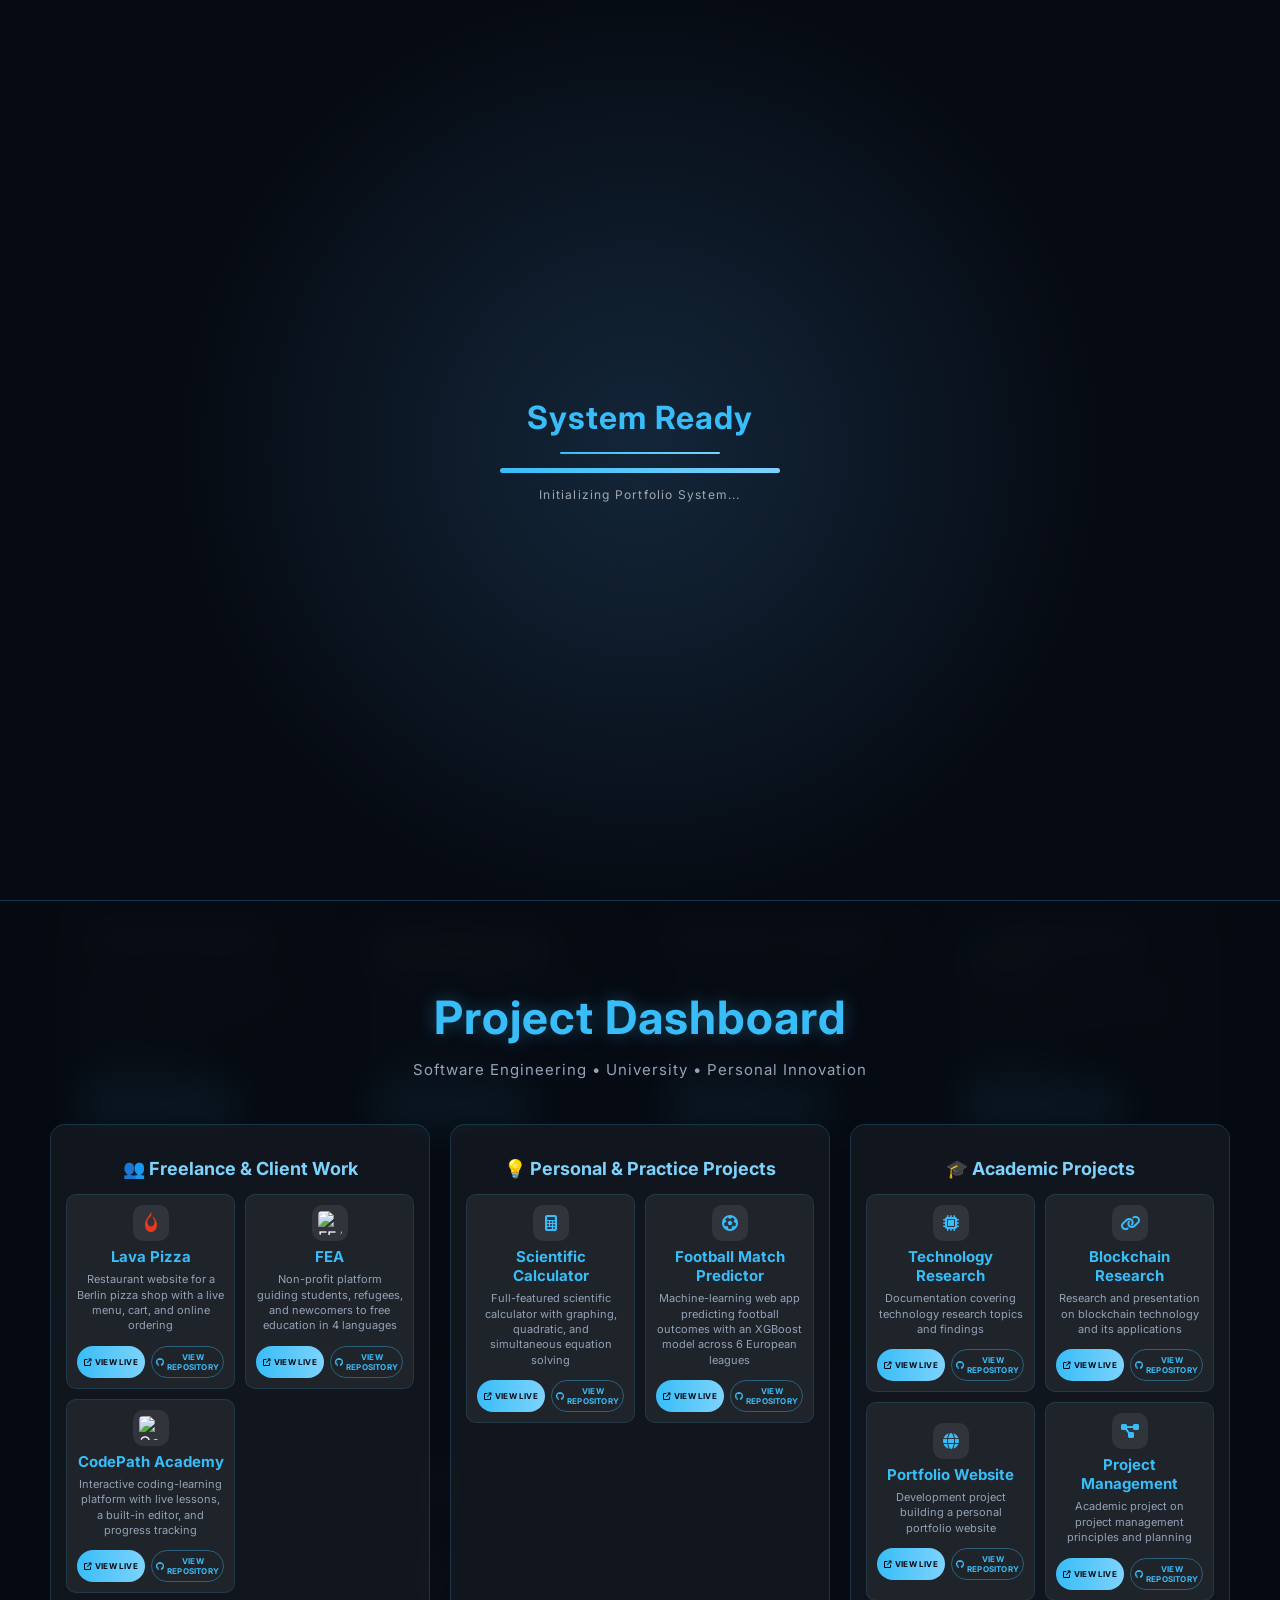
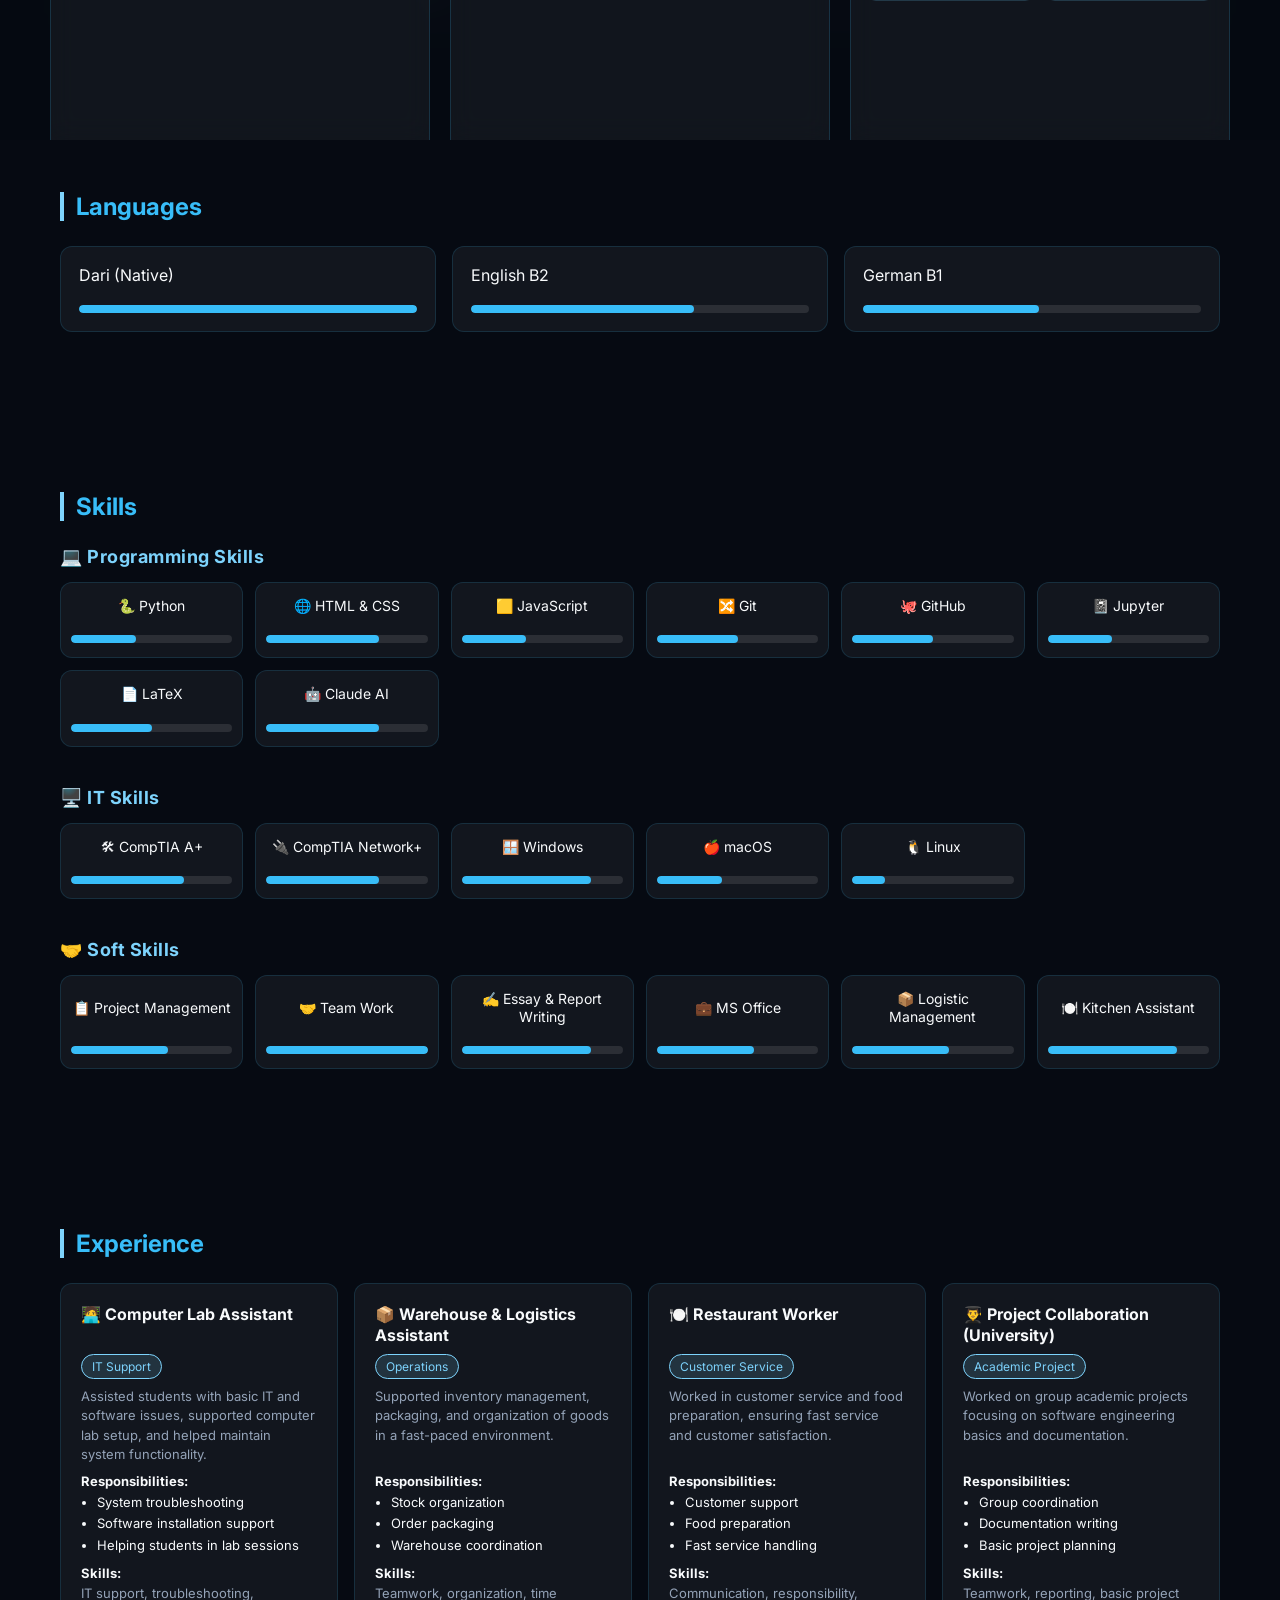
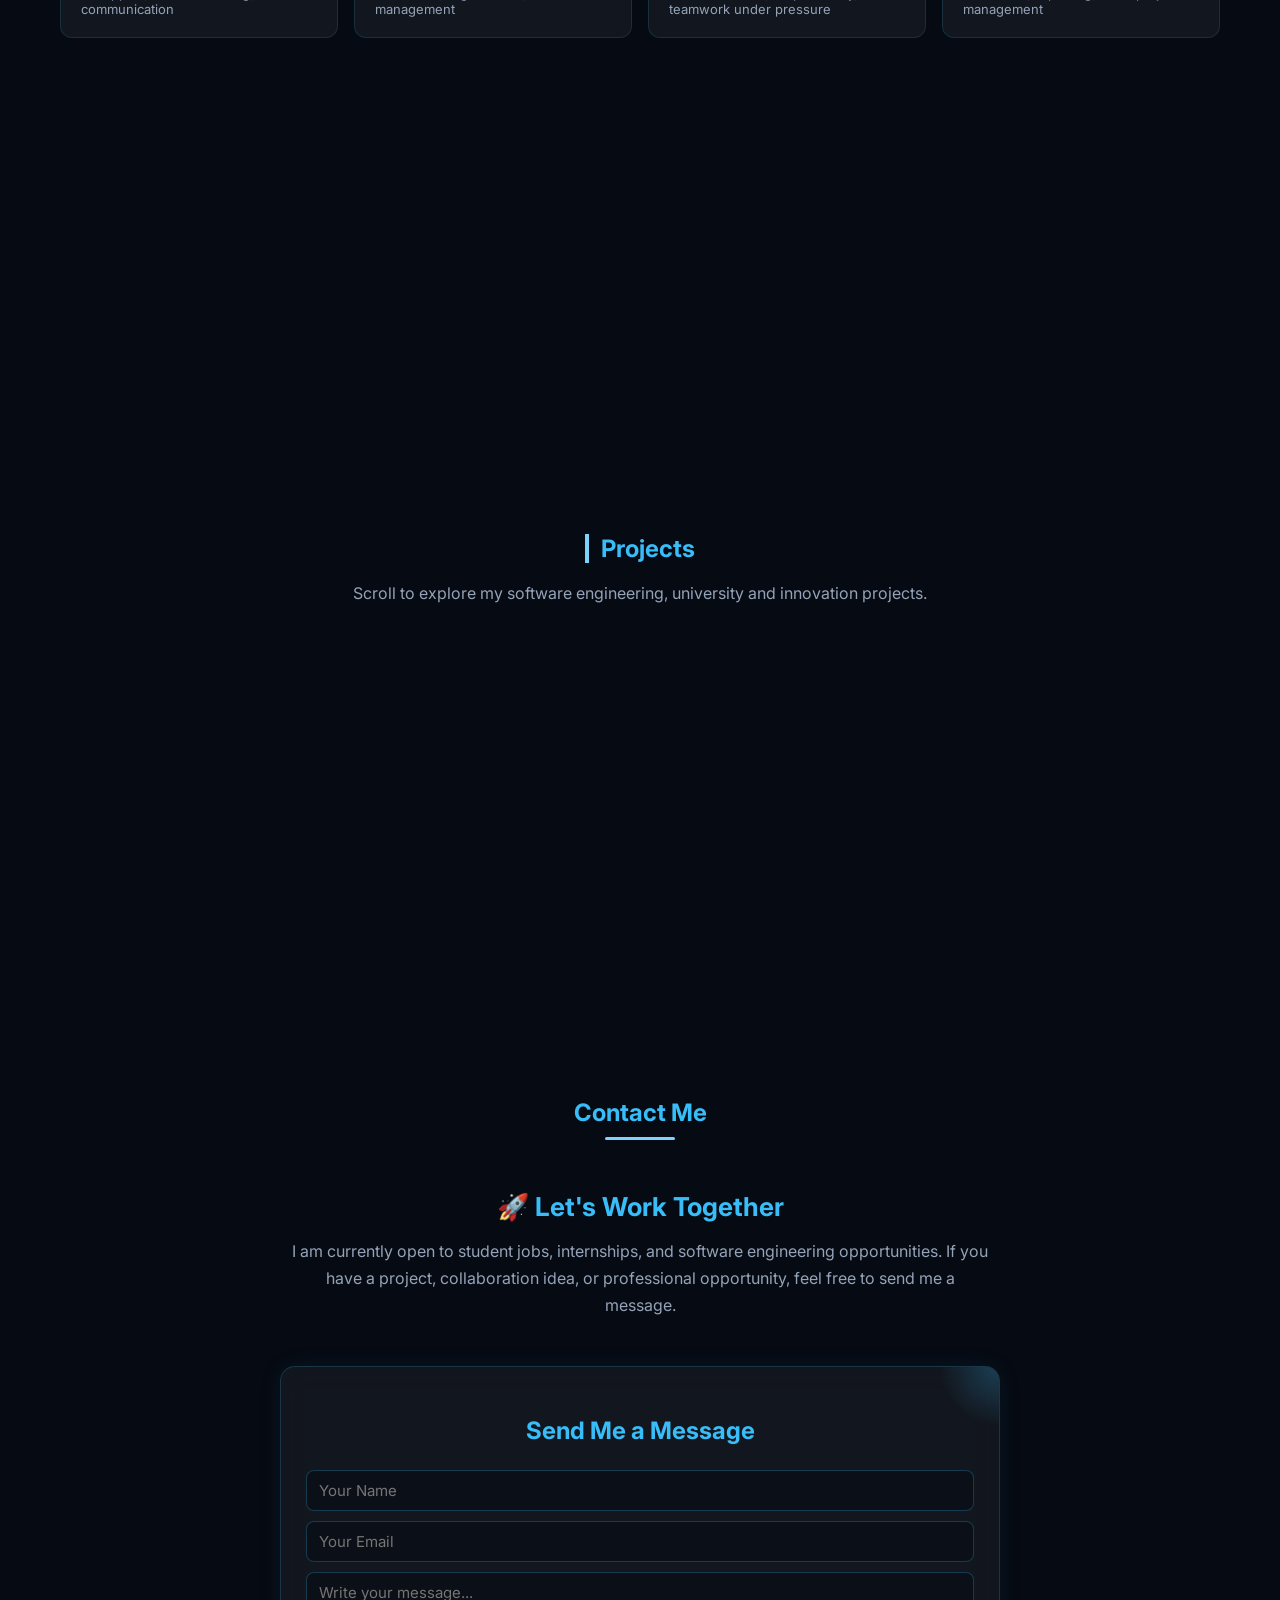
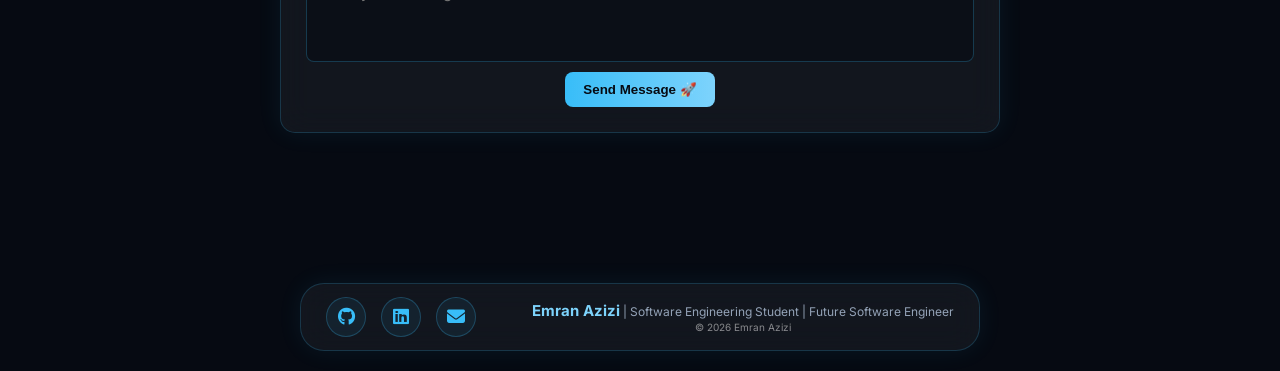
==== commit 4a80440d: "Update portfolio" ====
--- a/index.html
+++ b/index.html
@@ -232,7 +232,7 @@
           <div class="card">
             🐙 GitHub
             <div class="progress">
-              <div class="progress-fill blue" style="width: 70%"></div>
+              <div class="progress-fill blue" style="width: 50%"></div>
             </div>
           </div>
 
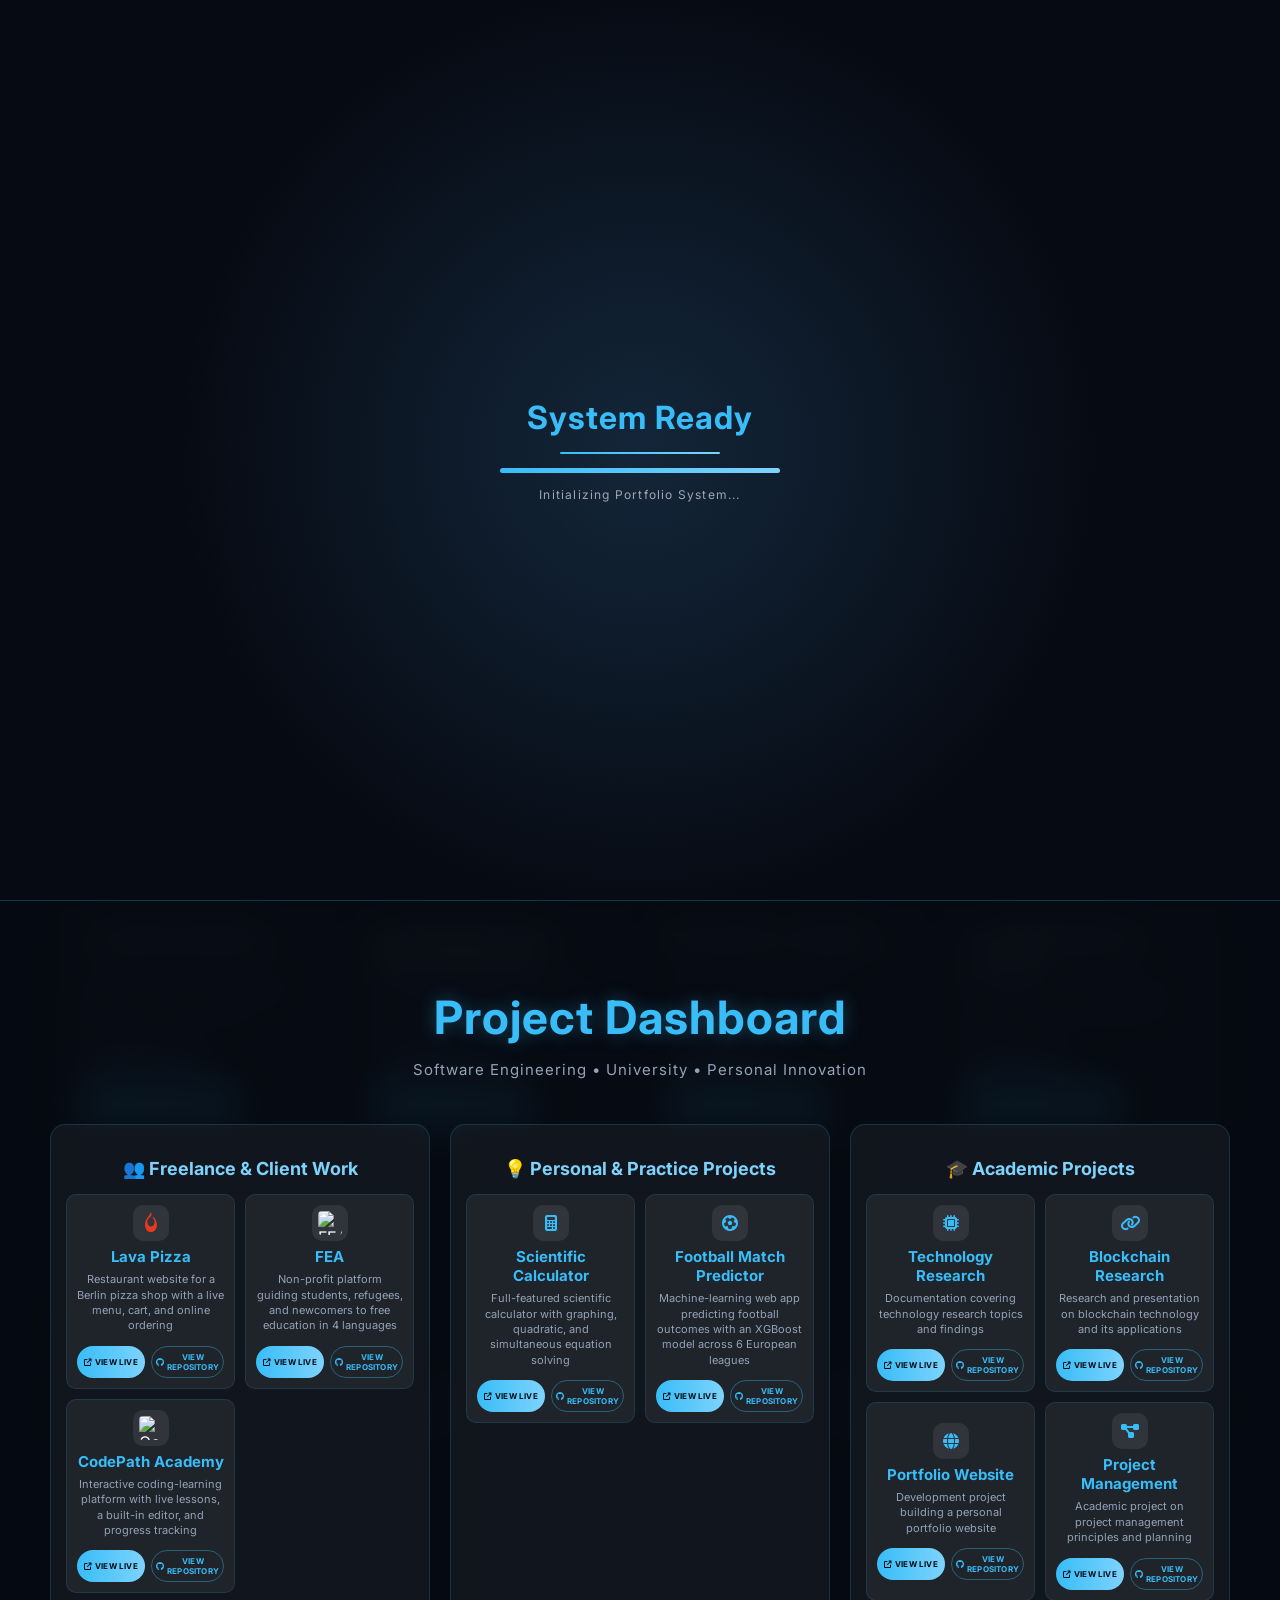
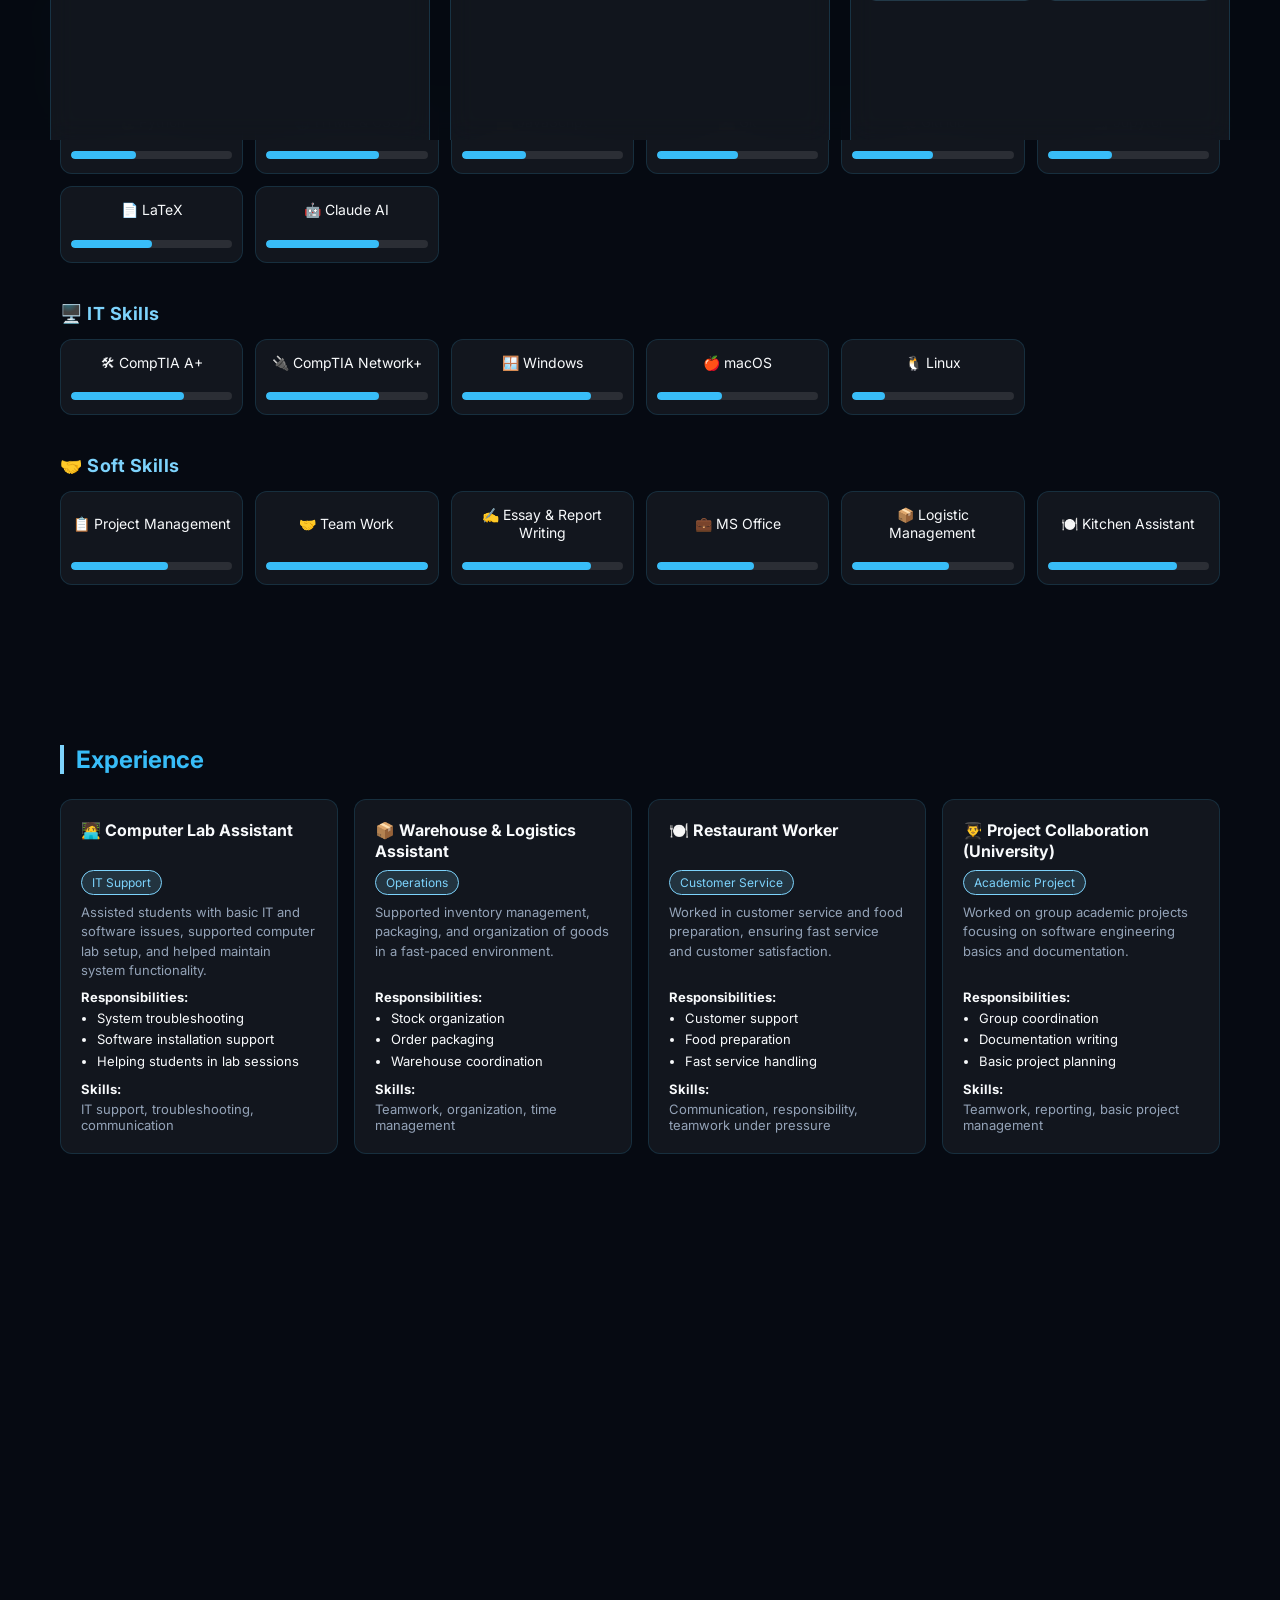
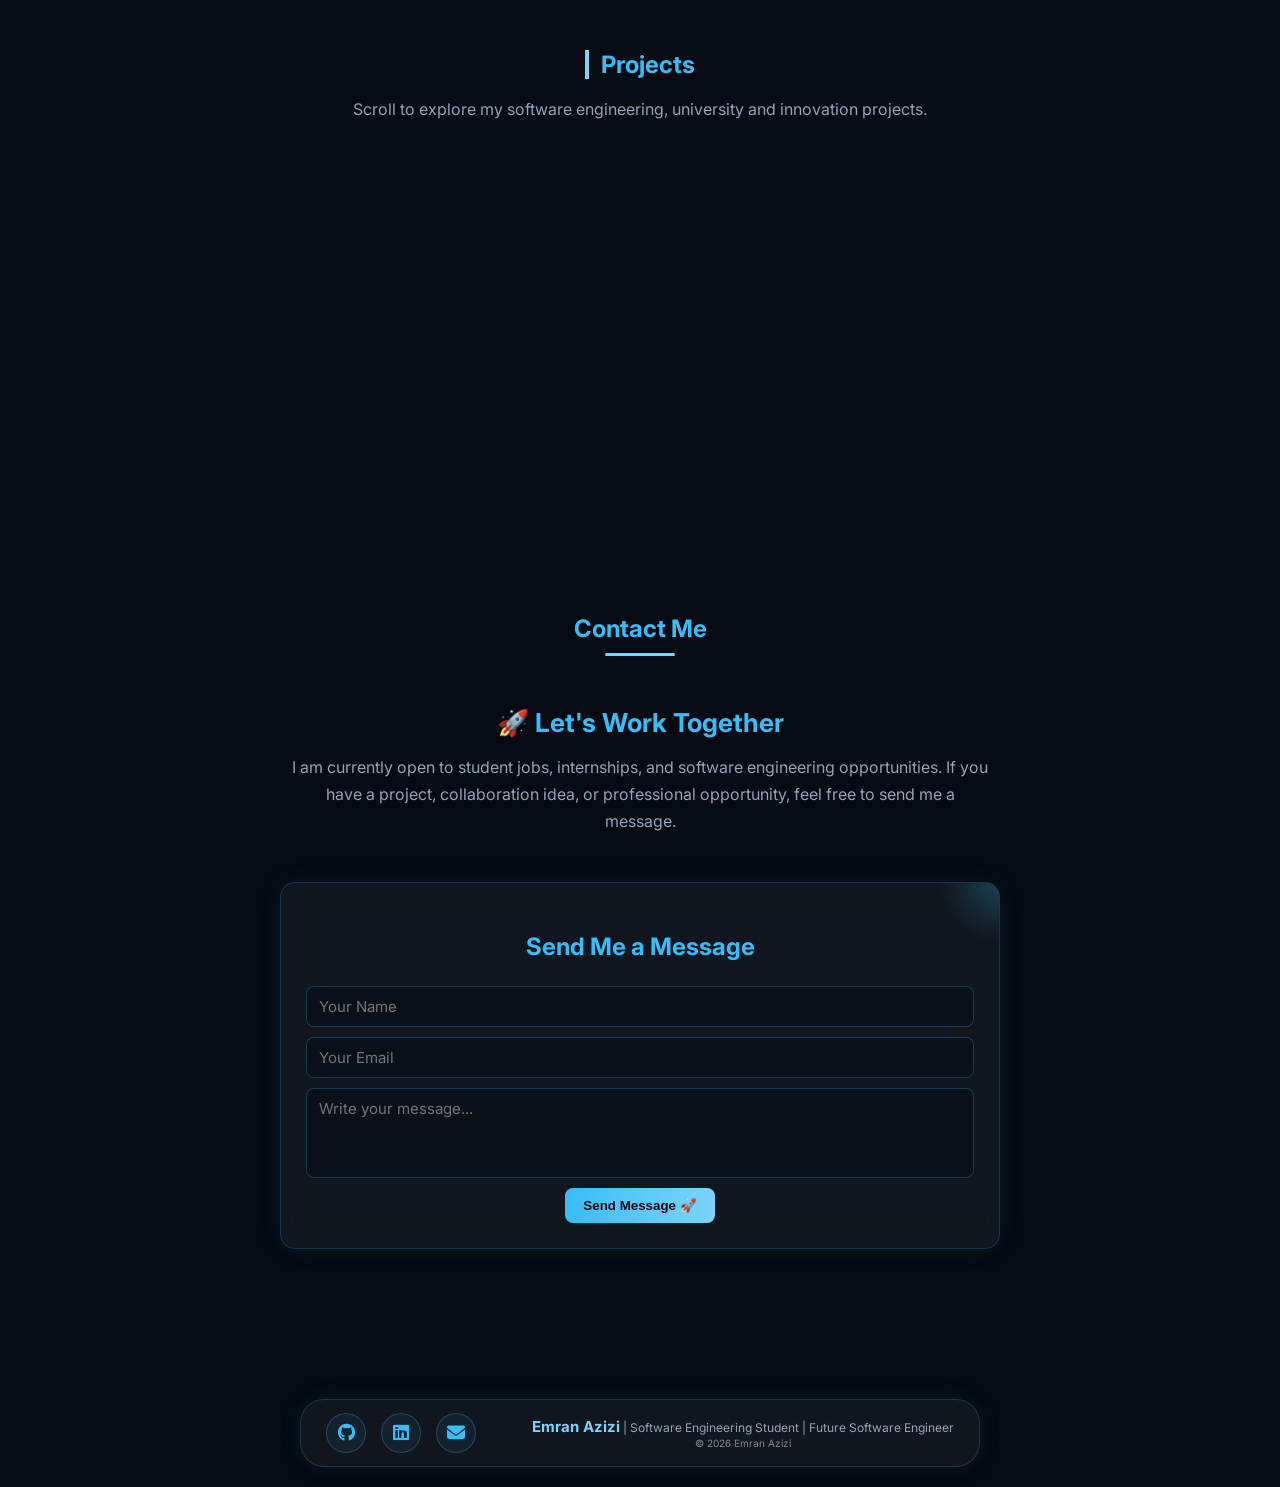
==== commit 65d339cf: "Update portfolio" ====
--- a/index.html
+++ b/index.html
@@ -68,7 +68,7 @@
           <i class="fa-solid fa-file-pdf"></i>
           View CV
         </a>
-        <a class="btn" href="https://github.com/emranazizi-web" target="_blank">
+        <a class="btn" href="https://github.com/emranaziziwebsite" target="_blank">
           <i class="fa-brands fa-github"></i>
           GitHub
         </a>
@@ -145,26 +145,6 @@
       </div>
     </section>
 
-    <!-- ACADEMIC MODULES -->
-    <section>
-      <h2>Academic Modules</h2>
-
-      <div class="card">
-        <ul>
-          <li>💻 <strong>Foundation of Computer Science</strong></li>
-          <li>🧑‍💻 <strong>Computer Science Lab</strong></li>
-          <li>📐 <strong>Mathematics for Computing</strong></li>
-          <li>🧠 <strong>Basic Programming Concepts</strong></li>
-          <li>🌐 <strong>Web Development (HTML & CSS) and Python Basics</strong></li>
-          <li>🔌 <strong>IT Systems & Networking</strong></li>
-          <li>⚙️ <strong>Software Engineering Fundamentals</strong></li>
-          <li>📁 <strong>Project Management Basics</strong></li>
-          <li>✍️ <strong>Academic Writing & Research Methods</strong></li>
-          <li>🎓 <strong>Academic & Professional Development</strong></li>
-        </ul>
-      </div>
-    </section>
-
     <!-- LANGUAGES -->
     <section>
       <h2>Languages</h2>
@@ -681,7 +661,7 @@
     <footer>
       <div class="footer-box">
         <div class="footer-social">
-          <a href="https://github.com/emranazizi-web" target="_blank" title="GitHub">
+          <a href="https://github.com/emranaziziwebsite" target="_blank" title="GitHub">
             <i class="fa-brands fa-github"></i>
           </a>
           <a
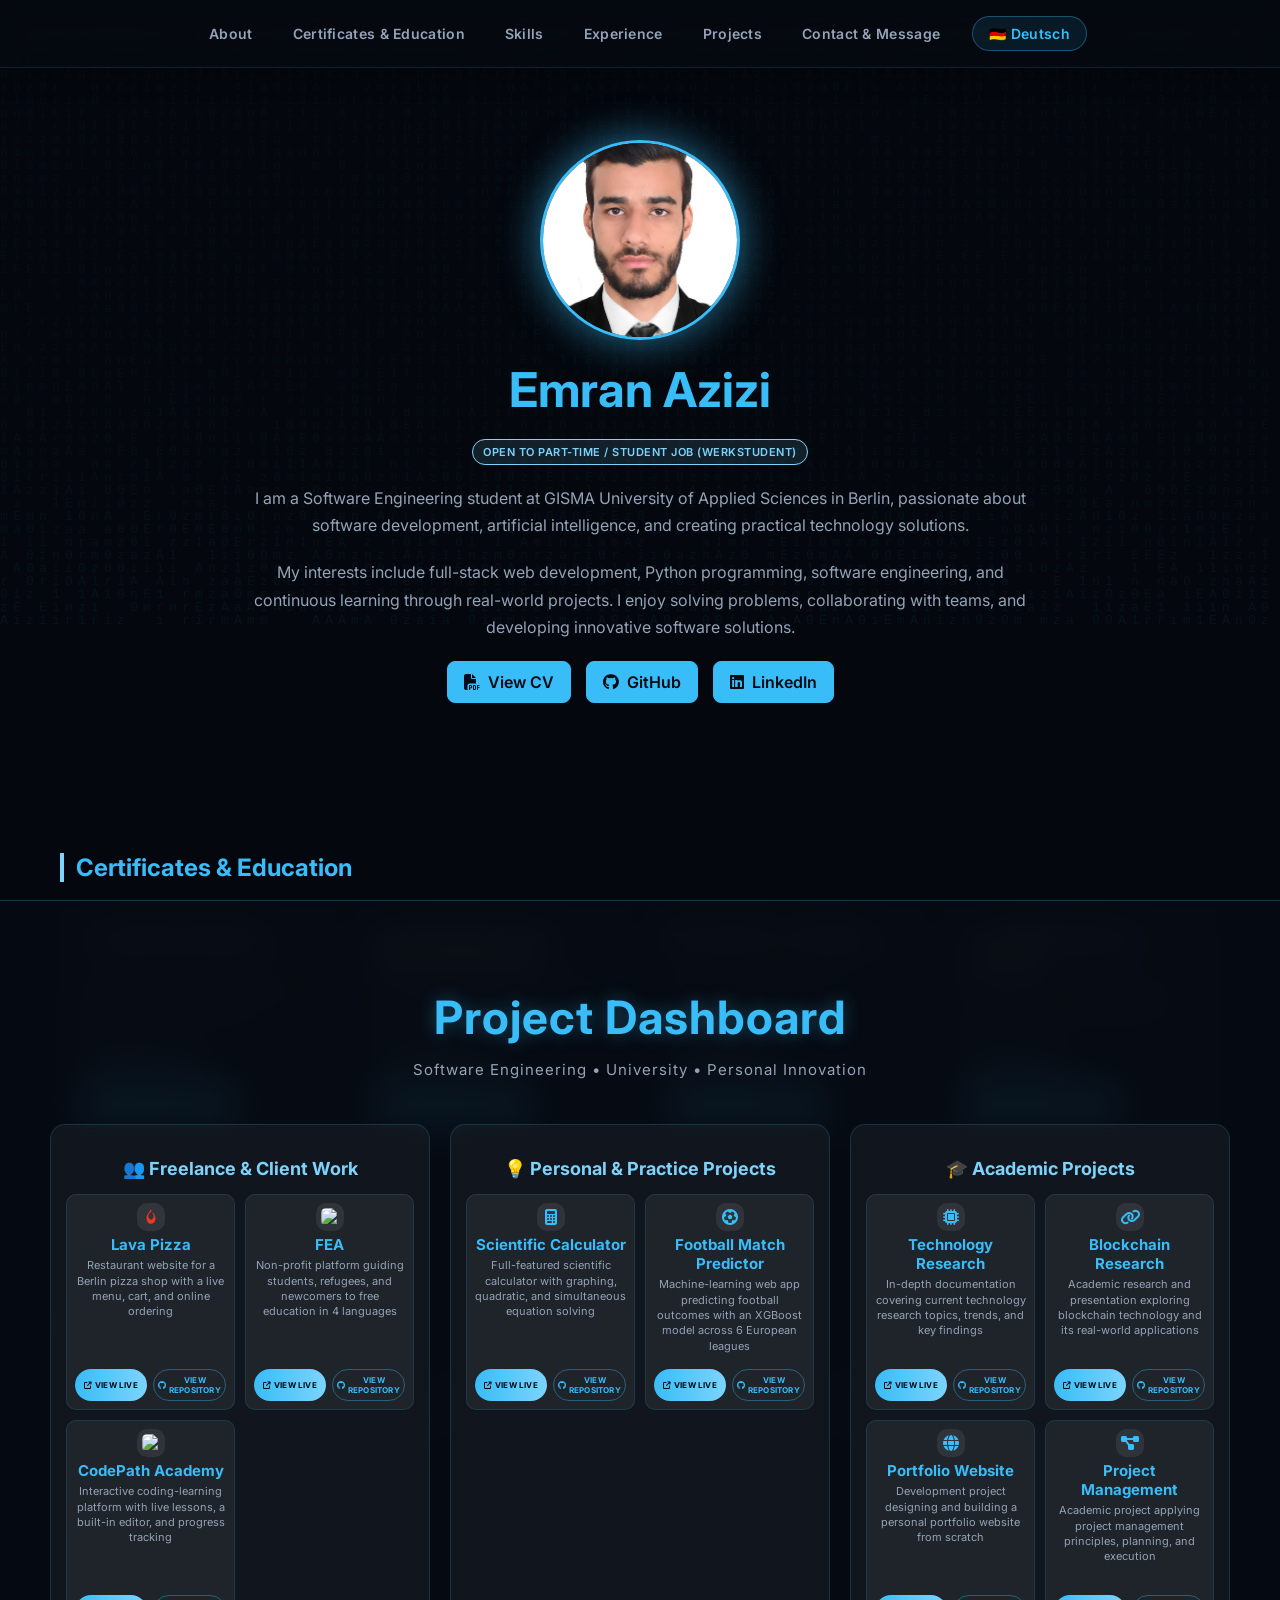
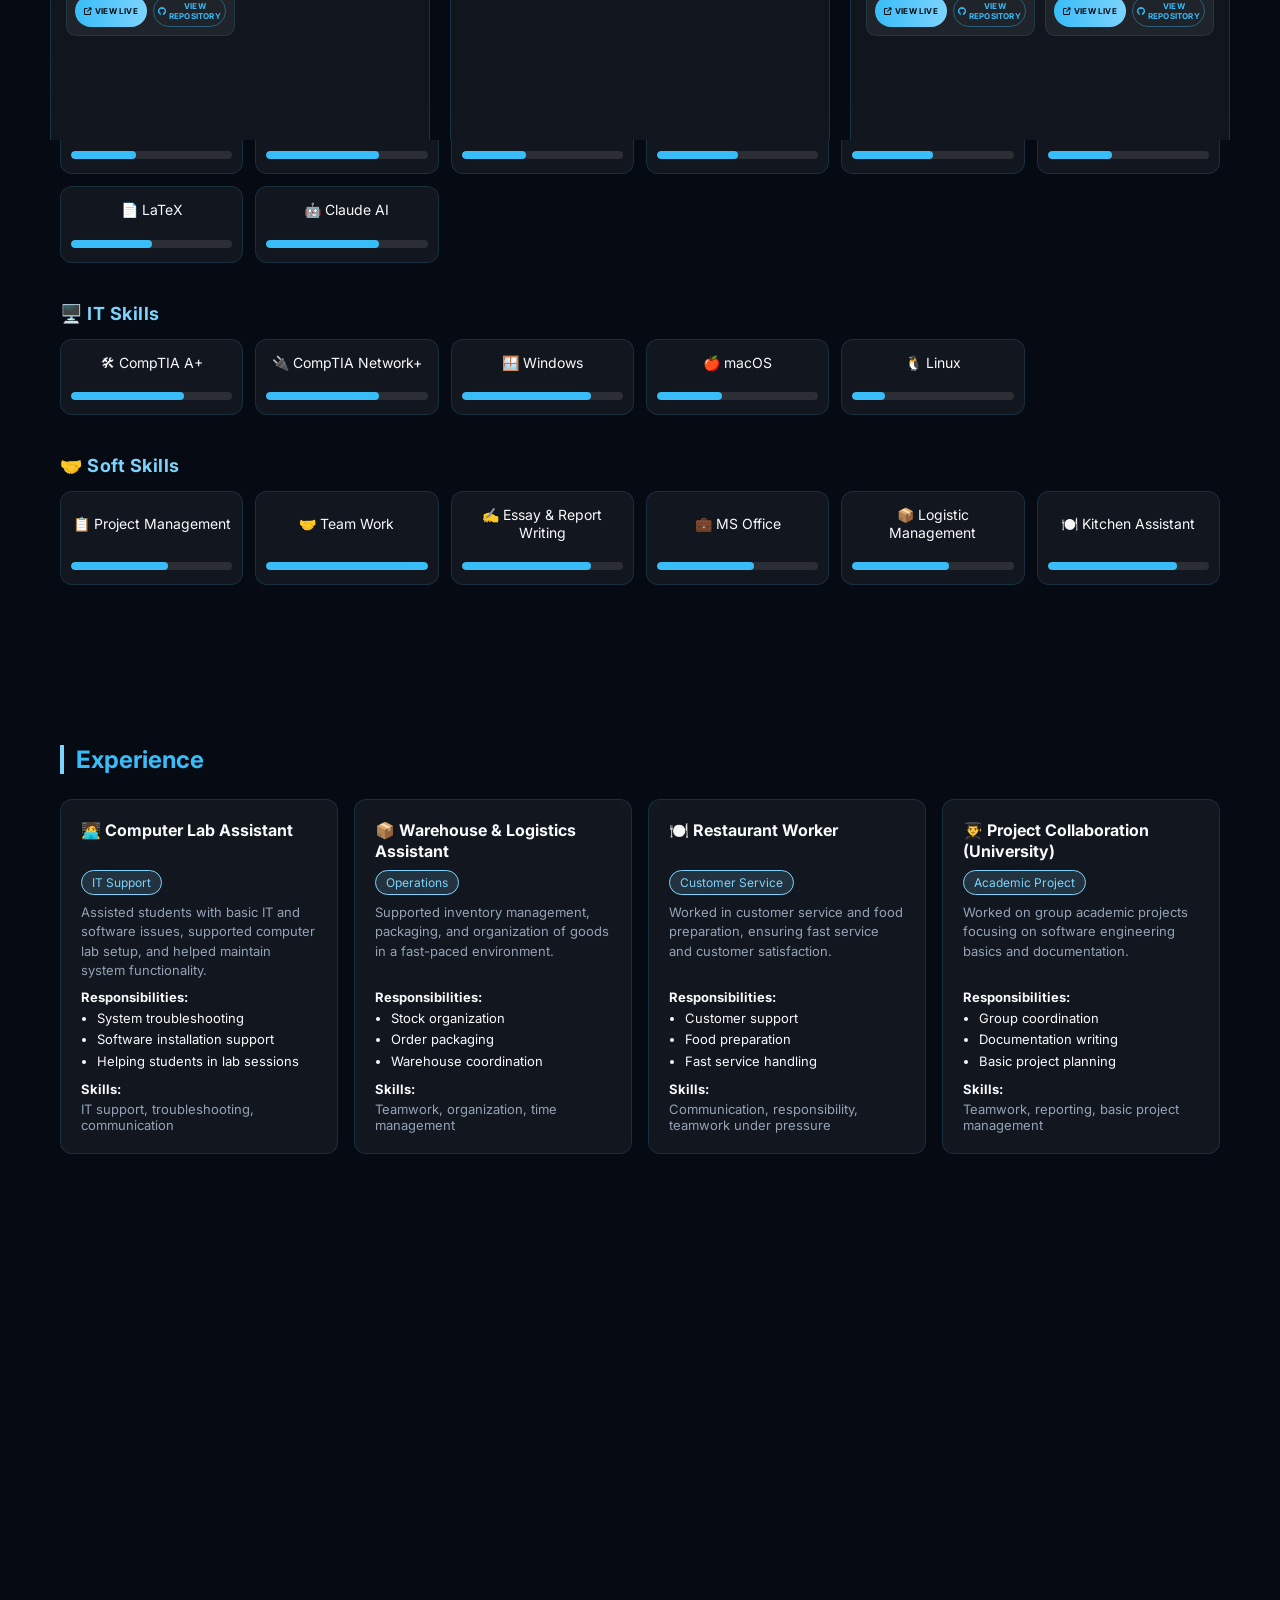
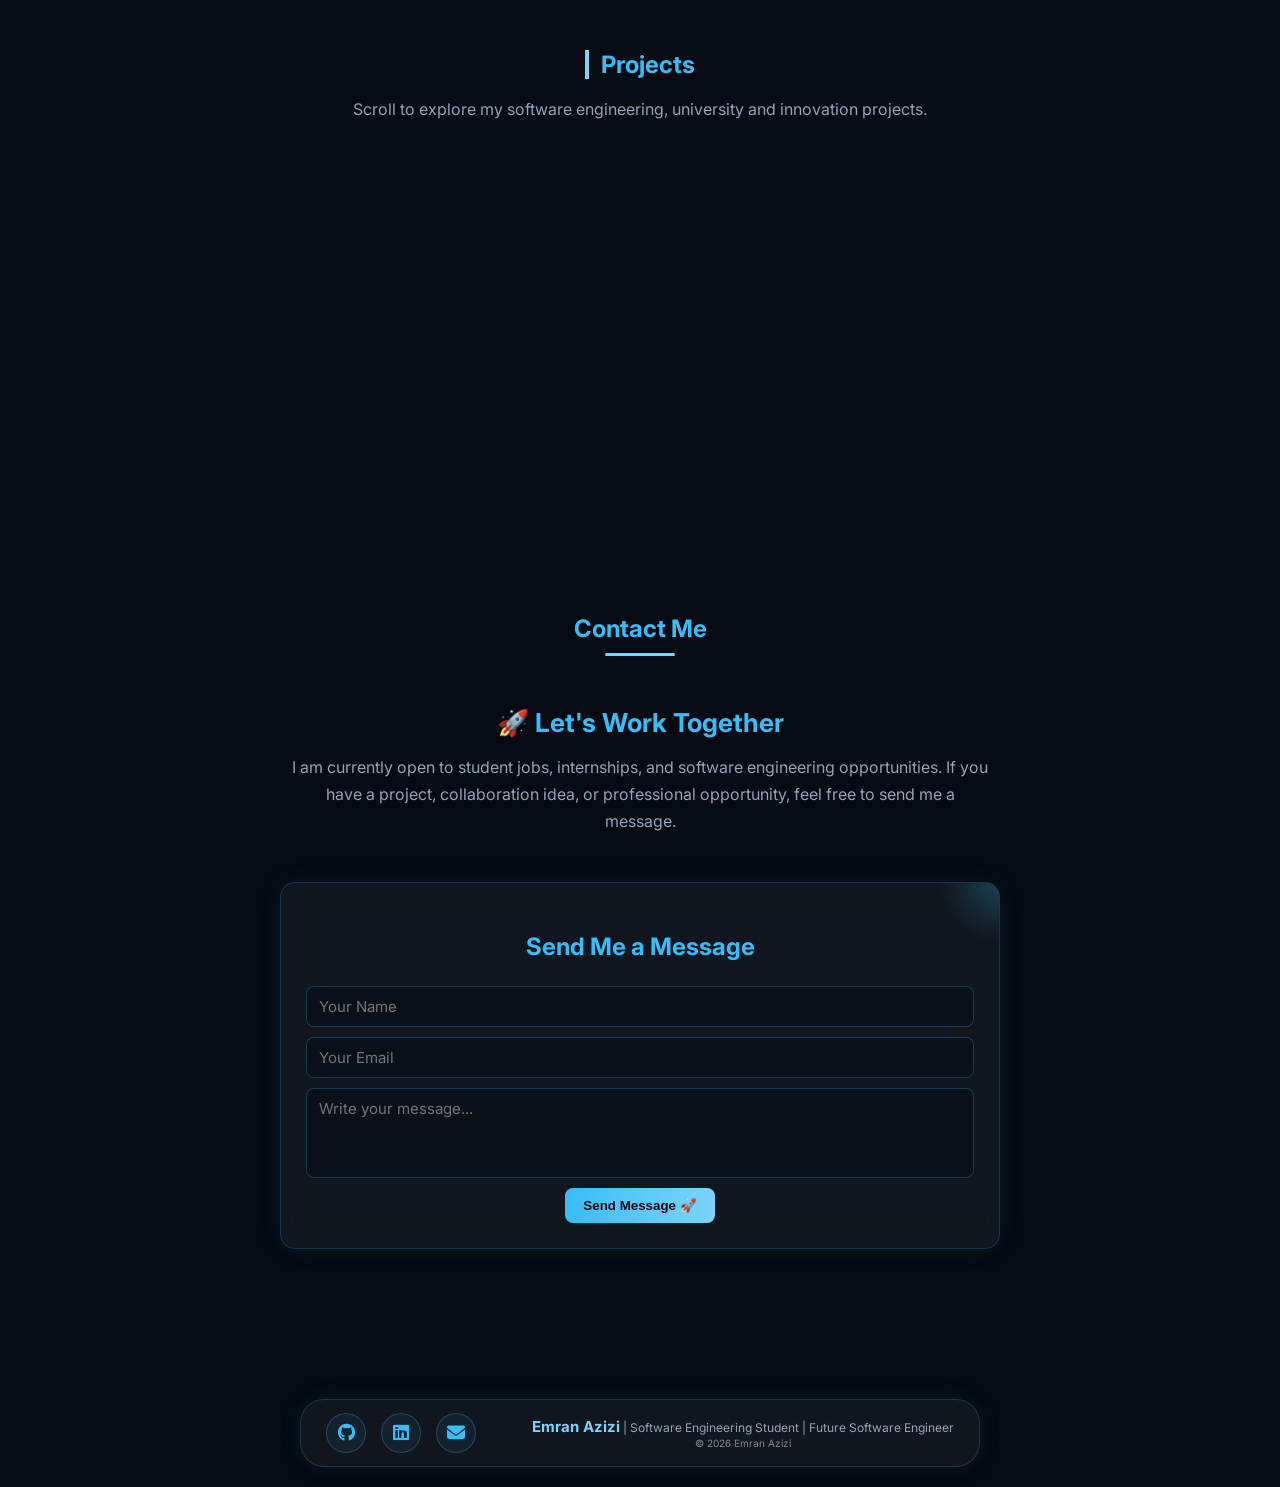
==== commit c9dd7254: "Update portfolio" ====
--- a/index.html
+++ b/index.html
@@ -552,7 +552,7 @@
                 <i class="fa-solid fa-microchip"></i>
               </div>
               <h4>Technology Research</h4>
-              <p>Documentation covering technology research topics and findings</p>
+              <p>In-depth documentation covering current technology research topics, trends, and key findings</p>
               <div class="project-card-actions">
                 <a class="btn" href="projects/technology-research.pdf" target="_blank">
                   <i class="fa-solid fa-arrow-up-right-from-square"></i> View Live
@@ -568,7 +568,7 @@
                 <i class="fa-solid fa-link"></i>
               </div>
               <h4>Blockchain Research</h4>
-              <p>Research and presentation on blockchain technology and its applications</p>
+              <p>Academic research and presentation exploring blockchain technology and its real-world applications</p>
               <div class="project-card-actions">
                 <a class="btn" href="projects/blockchain.pdf" target="_blank">
                   <i class="fa-solid fa-arrow-up-right-from-square"></i> View Live
@@ -584,7 +584,7 @@
                 <i class="fa-solid fa-globe"></i>
               </div>
               <h4>Portfolio Website</h4>
-              <p>Development project building a personal portfolio website</p>
+              <p>Development project designing and building a personal portfolio website from scratch</p>
               <div class="project-card-actions">
                 <a class="btn" href="projects/portfolio-website.pdf" target="_blank">
                   <i class="fa-solid fa-arrow-up-right-from-square"></i> View Live
@@ -600,7 +600,7 @@
                 <i class="fa-solid fa-diagram-project"></i>
               </div>
               <h4>Project Management</h4>
-              <p>Academic project on project management principles and planning</p>
+              <p>Academic project applying project management principles, planning, and execution</p>
               <div class="project-card-actions">
                 <a class="btn" href="projects/project-management.pdf" target="_blank">
                   <i class="fa-solid fa-arrow-up-right-from-square"></i> View Live
--- a/style.css
+++ b/style.css
@@ -622,14 +622,14 @@
   background: rgba(255, 255, 255, 0.06);
   border: 1px solid rgba(var(--primary-rgb), 0.15);
   border-radius: 10px;
-  padding: 10px;
-  min-height: 120px;
+  padding: 8px;
+  height: 216px;
   display: flex;
   flex-direction: column;
-  justify-content: center;
+  justify-content: flex-start;
   align-items: center;
   text-align: center;
-  gap: 6px;
+  gap: 4px;
   transition: 0.3s ease;
 }
 
@@ -649,9 +649,9 @@
 }
 
 .project-card-icon {
-  width: 36px;
-  height: 36px;
-  padding: 6px;
+  width: 28px;
+  height: 28px;
+  padding: 5px;
   border-radius: 10px;
   background: rgba(255, 255, 255, 0.08);
   object-fit: contain;
@@ -661,6 +661,8 @@
   display: flex;
   align-items: center;
   justify-content: center;
+  width: 28px;
+  height: 28px;
   color: var(--primary);
   font-size: 16px;
 }
@@ -680,6 +682,7 @@
   font-size: 11px;
   line-height: 1.4;
   margin: 0;
+  flex-grow: 1;
 }
 
 .project-card .badge {
@@ -698,7 +701,7 @@
   flex-direction: row;
   gap: 6px;
   width: 100%;
-  margin-top: 6px;
+  margin-top: auto;
 }
 
 .project-card-actions .btn {
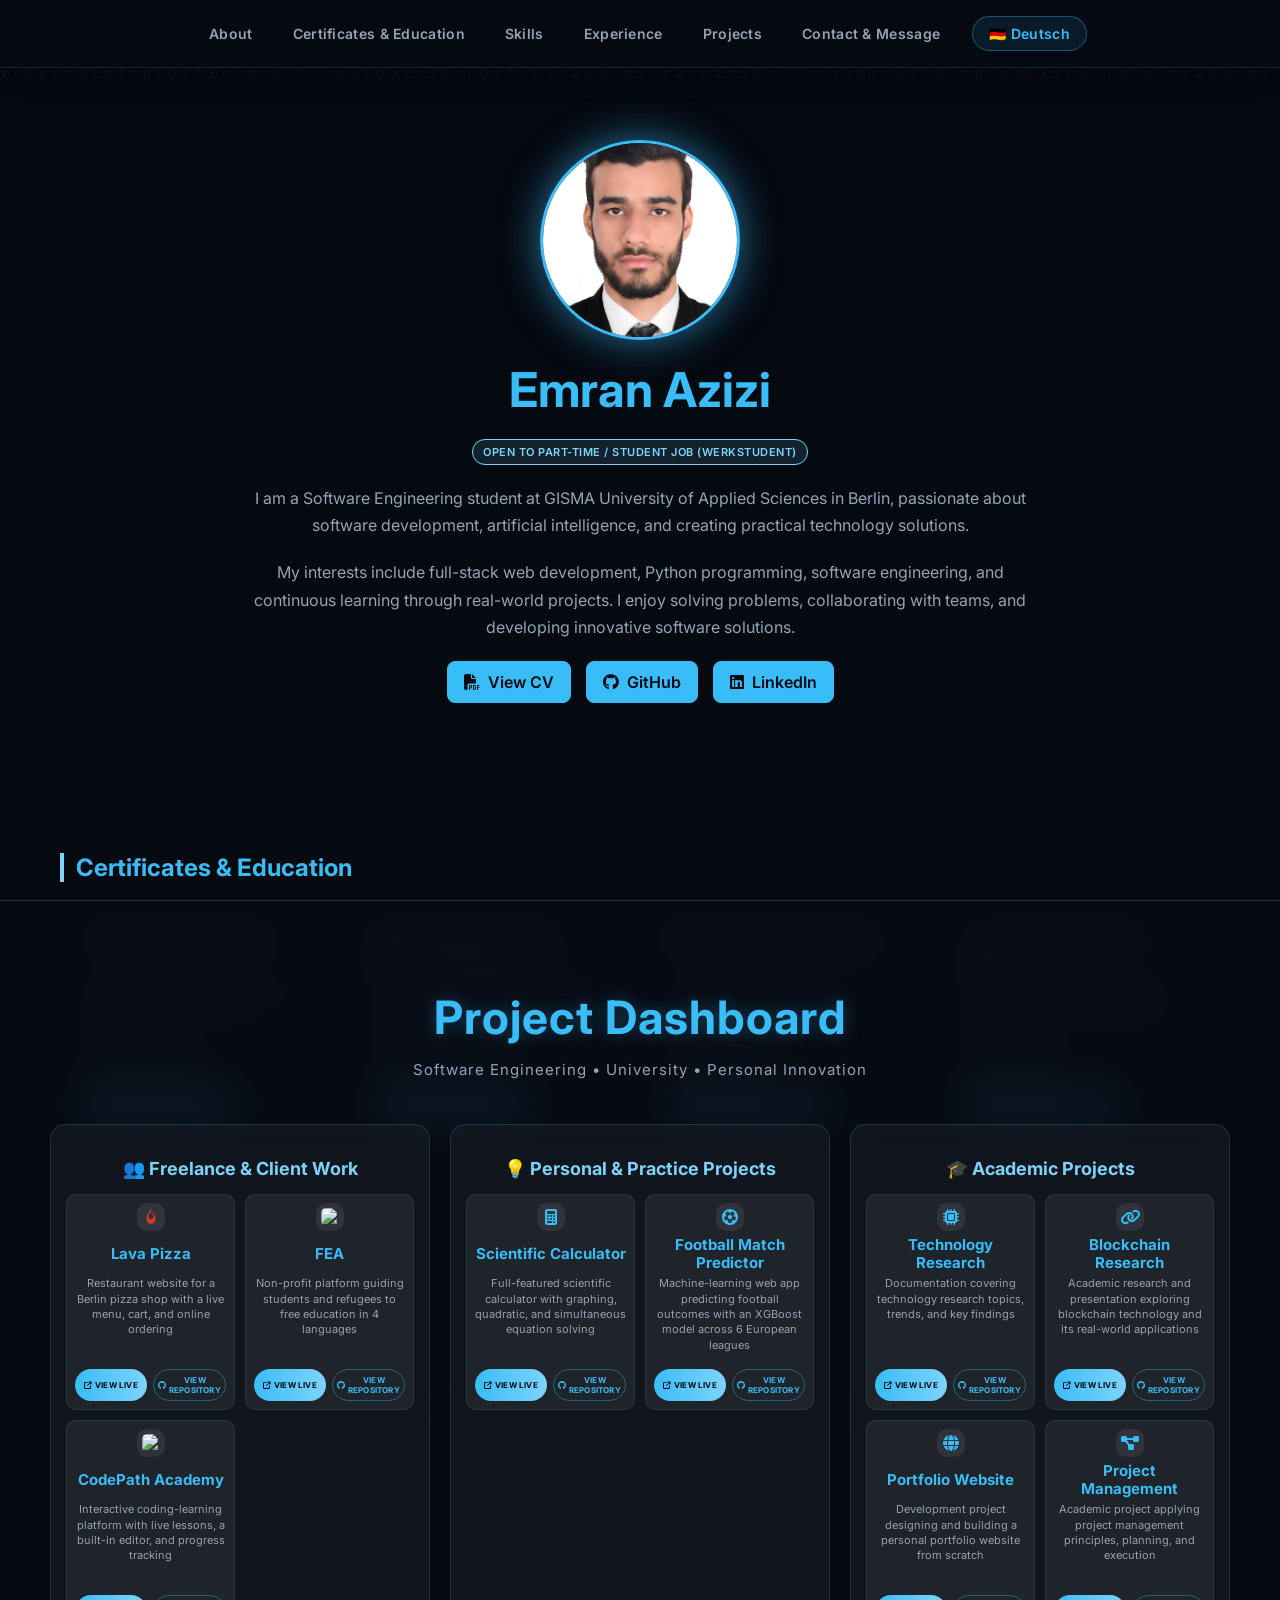
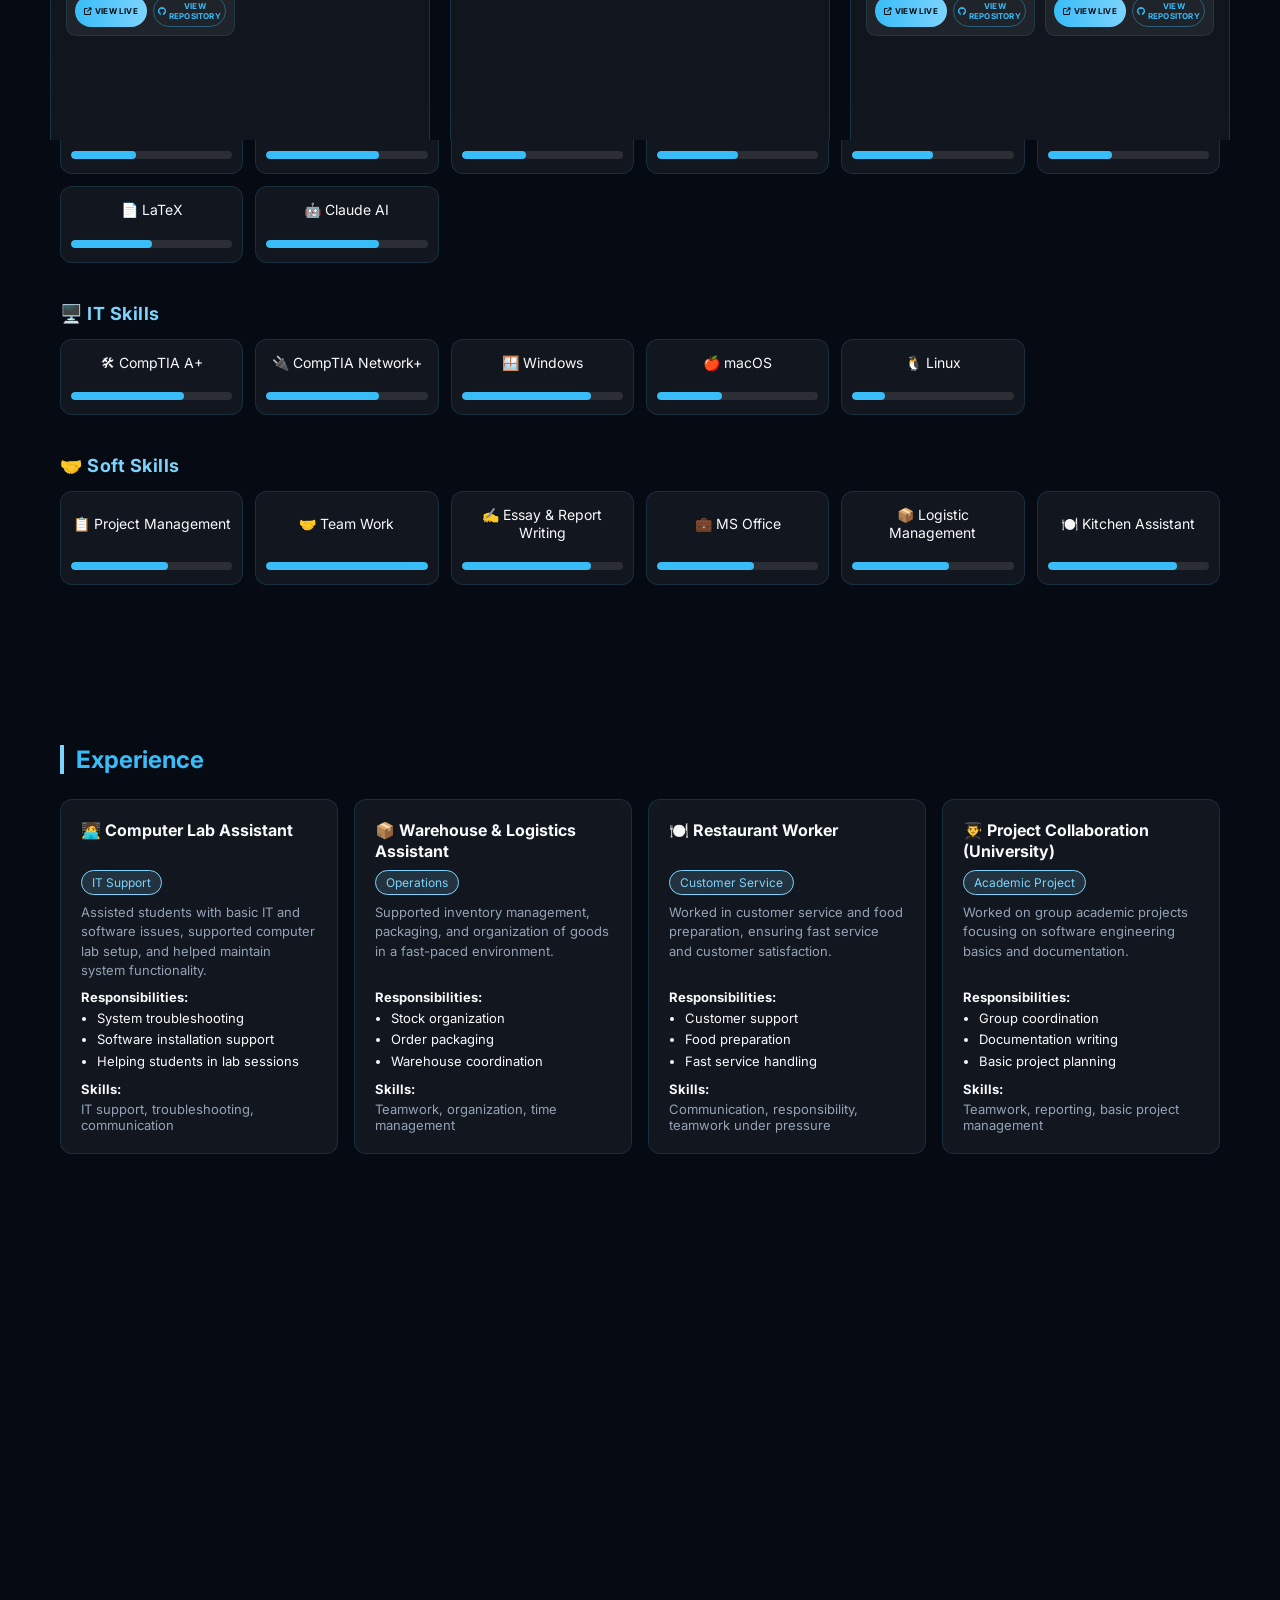
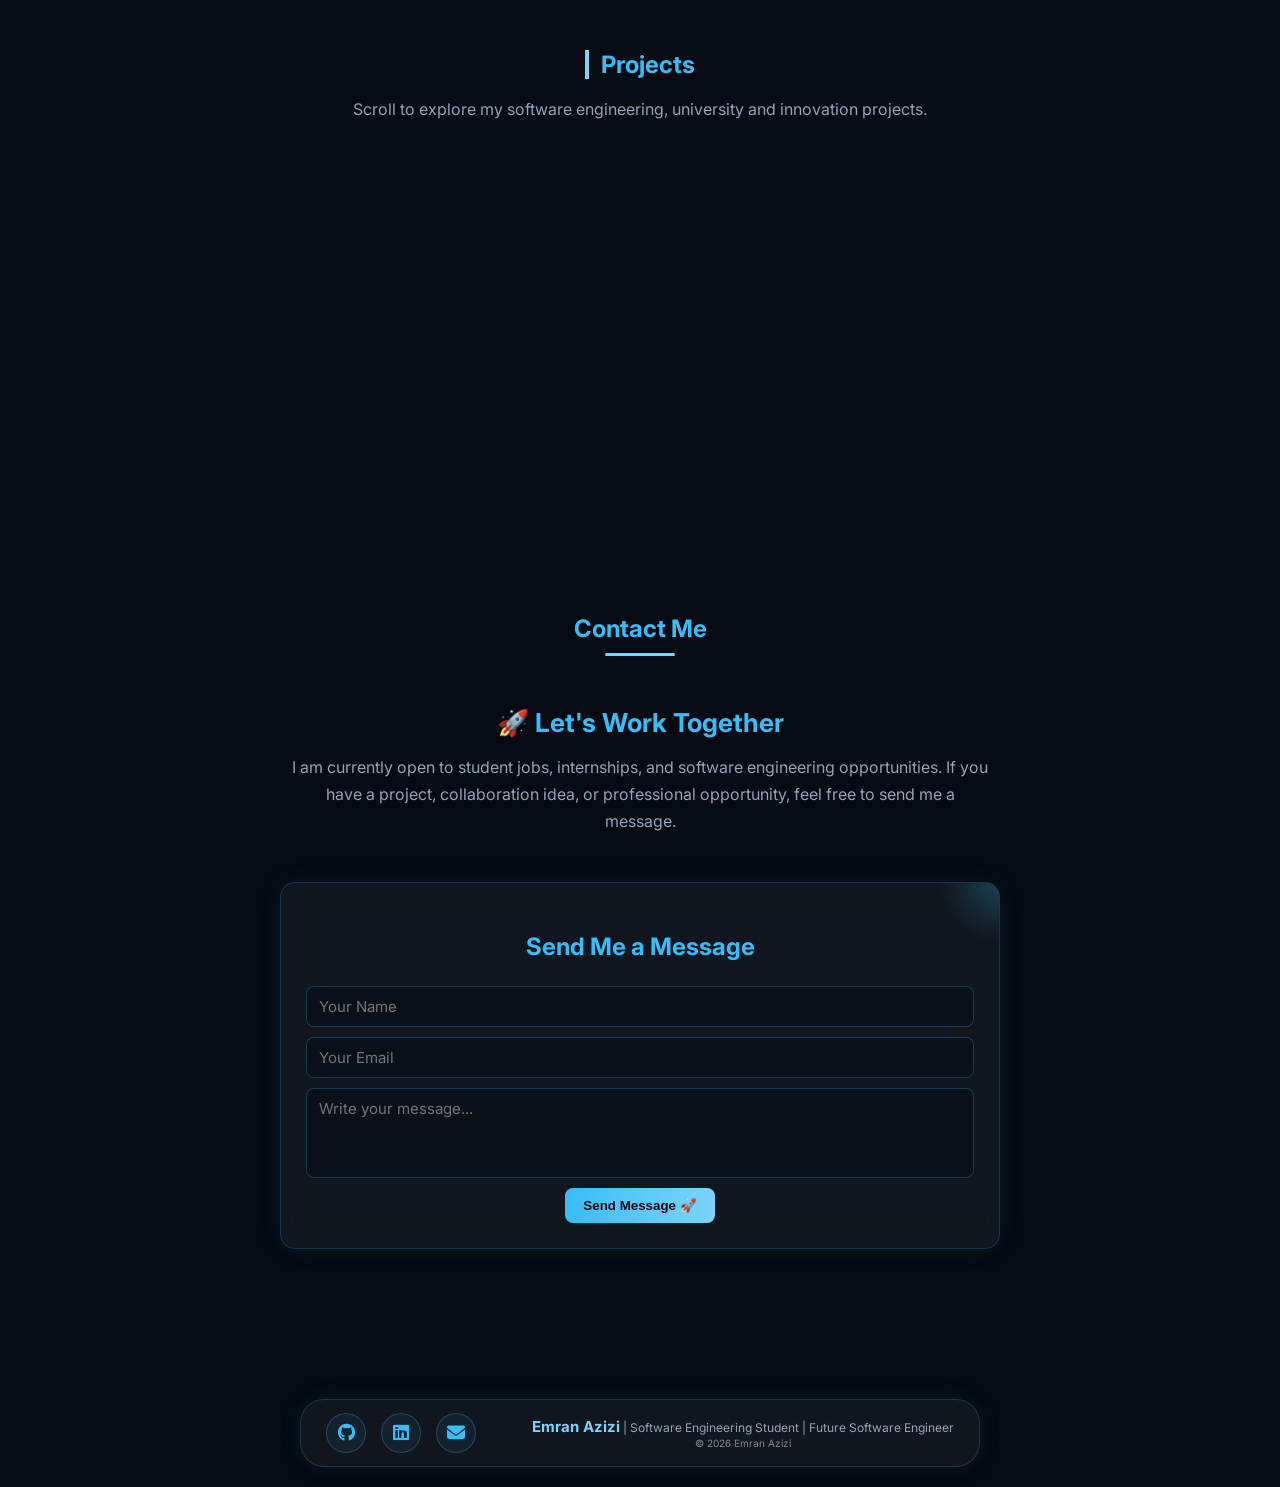
==== commit 93912c9f: "Update portfolio" ====
--- a/index.html
+++ b/index.html
@@ -474,7 +474,7 @@
                 alt="FEA logo"
               />
               <h4>FEA</h4>
-              <p>Non-profit platform guiding students, refugees, and newcomers to free education in 4 languages</p>
+              <p>Non-profit platform guiding students and refugees to free education in 4 languages</p>
               <div class="project-card-actions">
                 <a class="btn" href="https://happy-trustcore.github.io/FEA/" target="_blank">
                   <i class="fa-solid fa-arrow-up-right-from-square"></i> View Live
@@ -552,7 +552,7 @@
                 <i class="fa-solid fa-microchip"></i>
               </div>
               <h4>Technology Research</h4>
-              <p>In-depth documentation covering current technology research topics, trends, and key findings</p>
+              <p>Documentation covering technology research topics, trends, and key findings</p>
               <div class="project-card-actions">
                 <a class="btn" href="projects/technology-research.pdf" target="_blank">
                   <i class="fa-solid fa-arrow-up-right-from-square"></i> View Live
--- a/style.css
+++ b/style.css
@@ -655,6 +655,7 @@
   border-radius: 10px;
   background: rgba(255, 255, 255, 0.08);
   object-fit: contain;
+  flex-shrink: 0;
 }
 
 .project-card-icon-fa {
@@ -665,6 +666,7 @@
   height: 28px;
   color: var(--primary);
   font-size: 16px;
+  flex-shrink: 0;
 }
 
 .project-card-empty h4 {
@@ -675,6 +677,12 @@
   color: var(--primary);
   margin: 0;
   font-size: 15px;
+  line-height: 1.2;
+  height: 37px;
+  display: flex;
+  align-items: center;
+  justify-content: center;
+  flex-shrink: 0;
 }
 
 .project-card p {
@@ -683,6 +691,7 @@
   line-height: 1.4;
   margin: 0;
   flex-grow: 1;
+  flex-shrink: 0;
 }
 
 .project-card .badge {
@@ -702,6 +711,7 @@
   gap: 6px;
   width: 100%;
   margin-top: auto;
+  flex-shrink: 0;
 }
 
 .project-card-actions .btn {
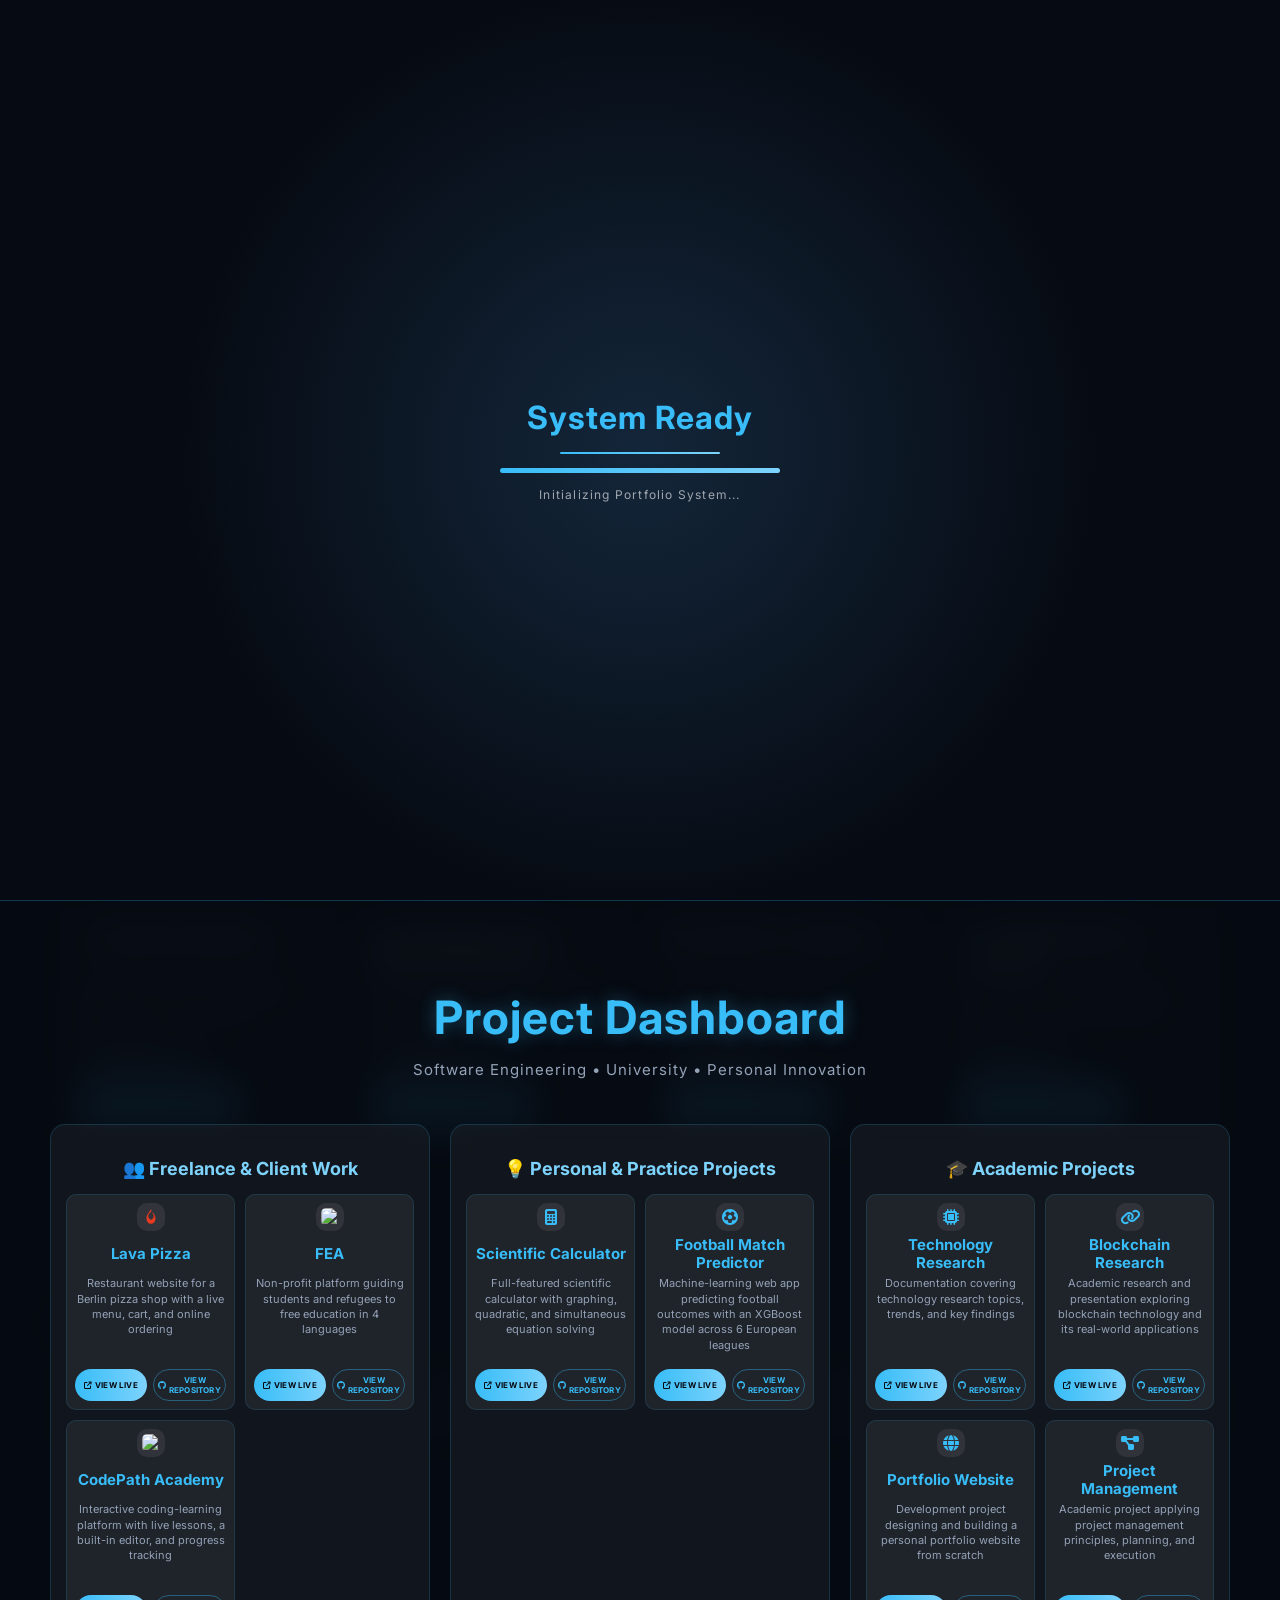
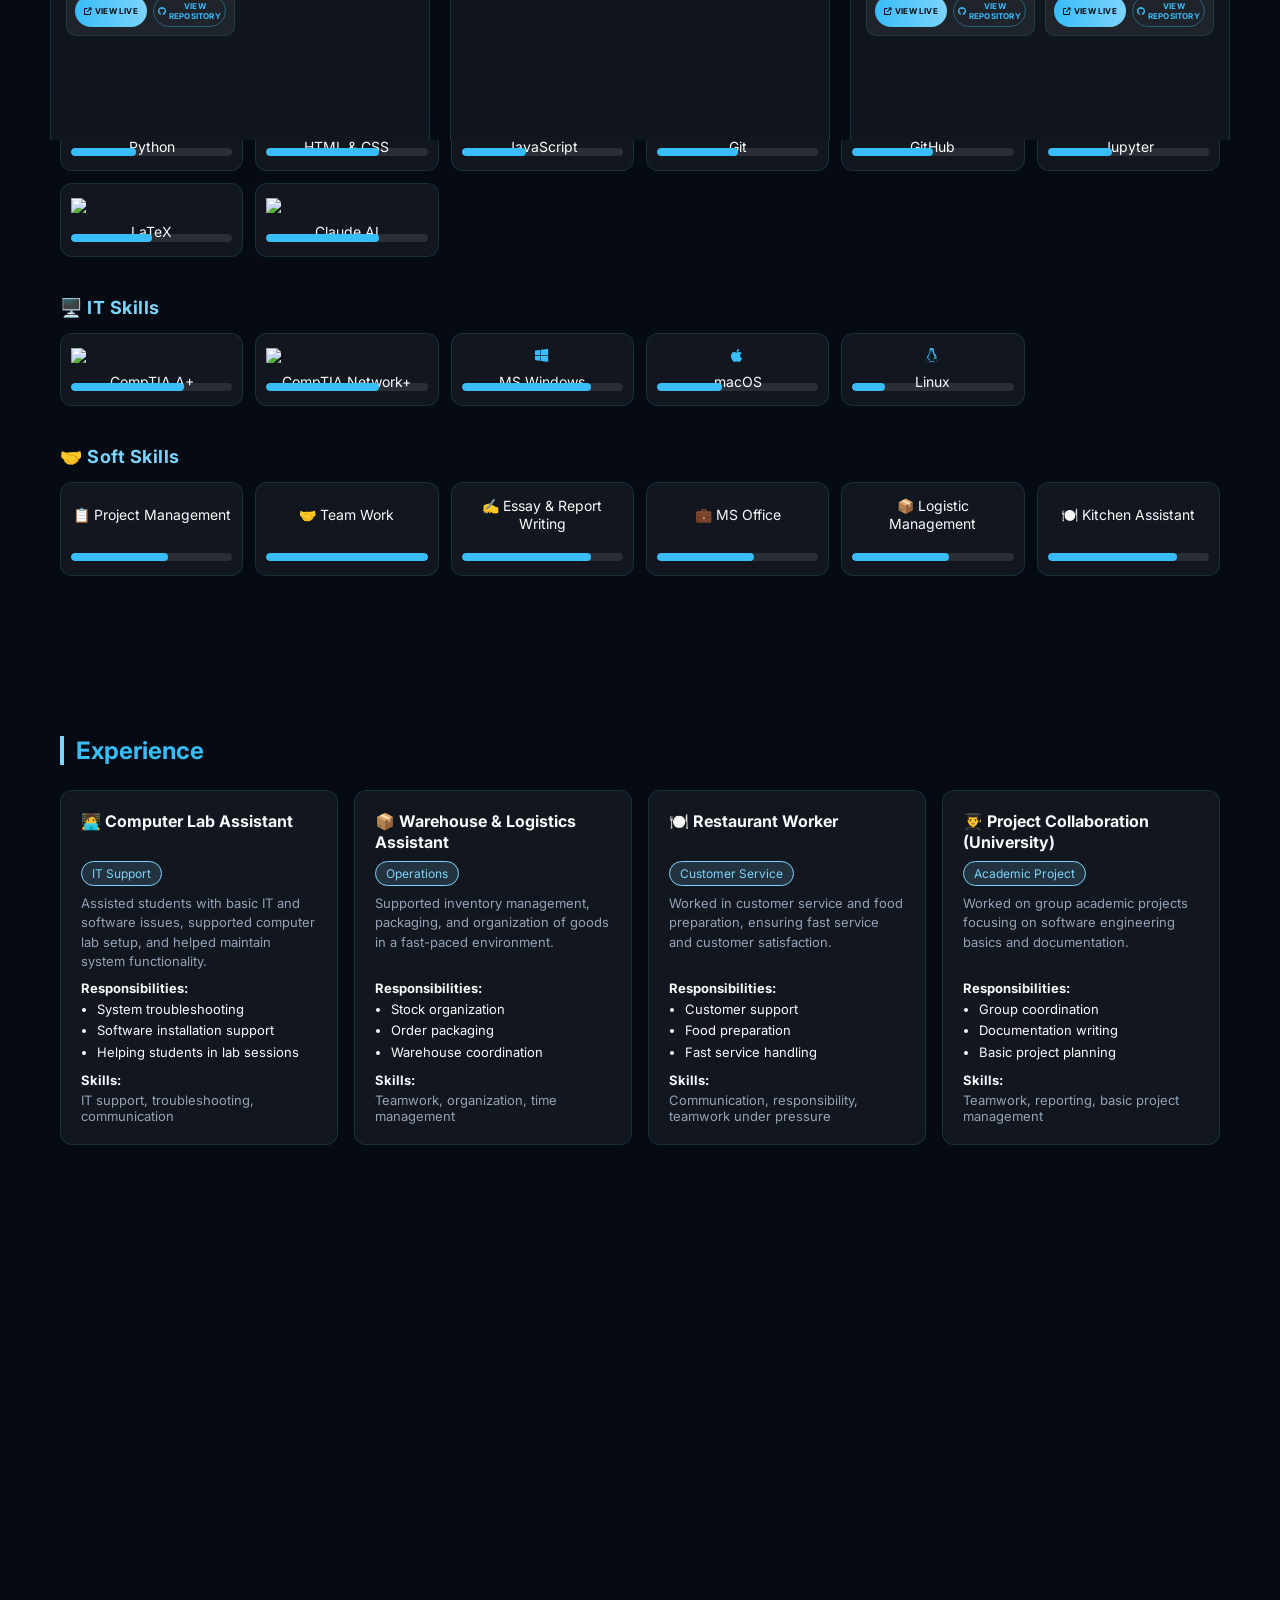
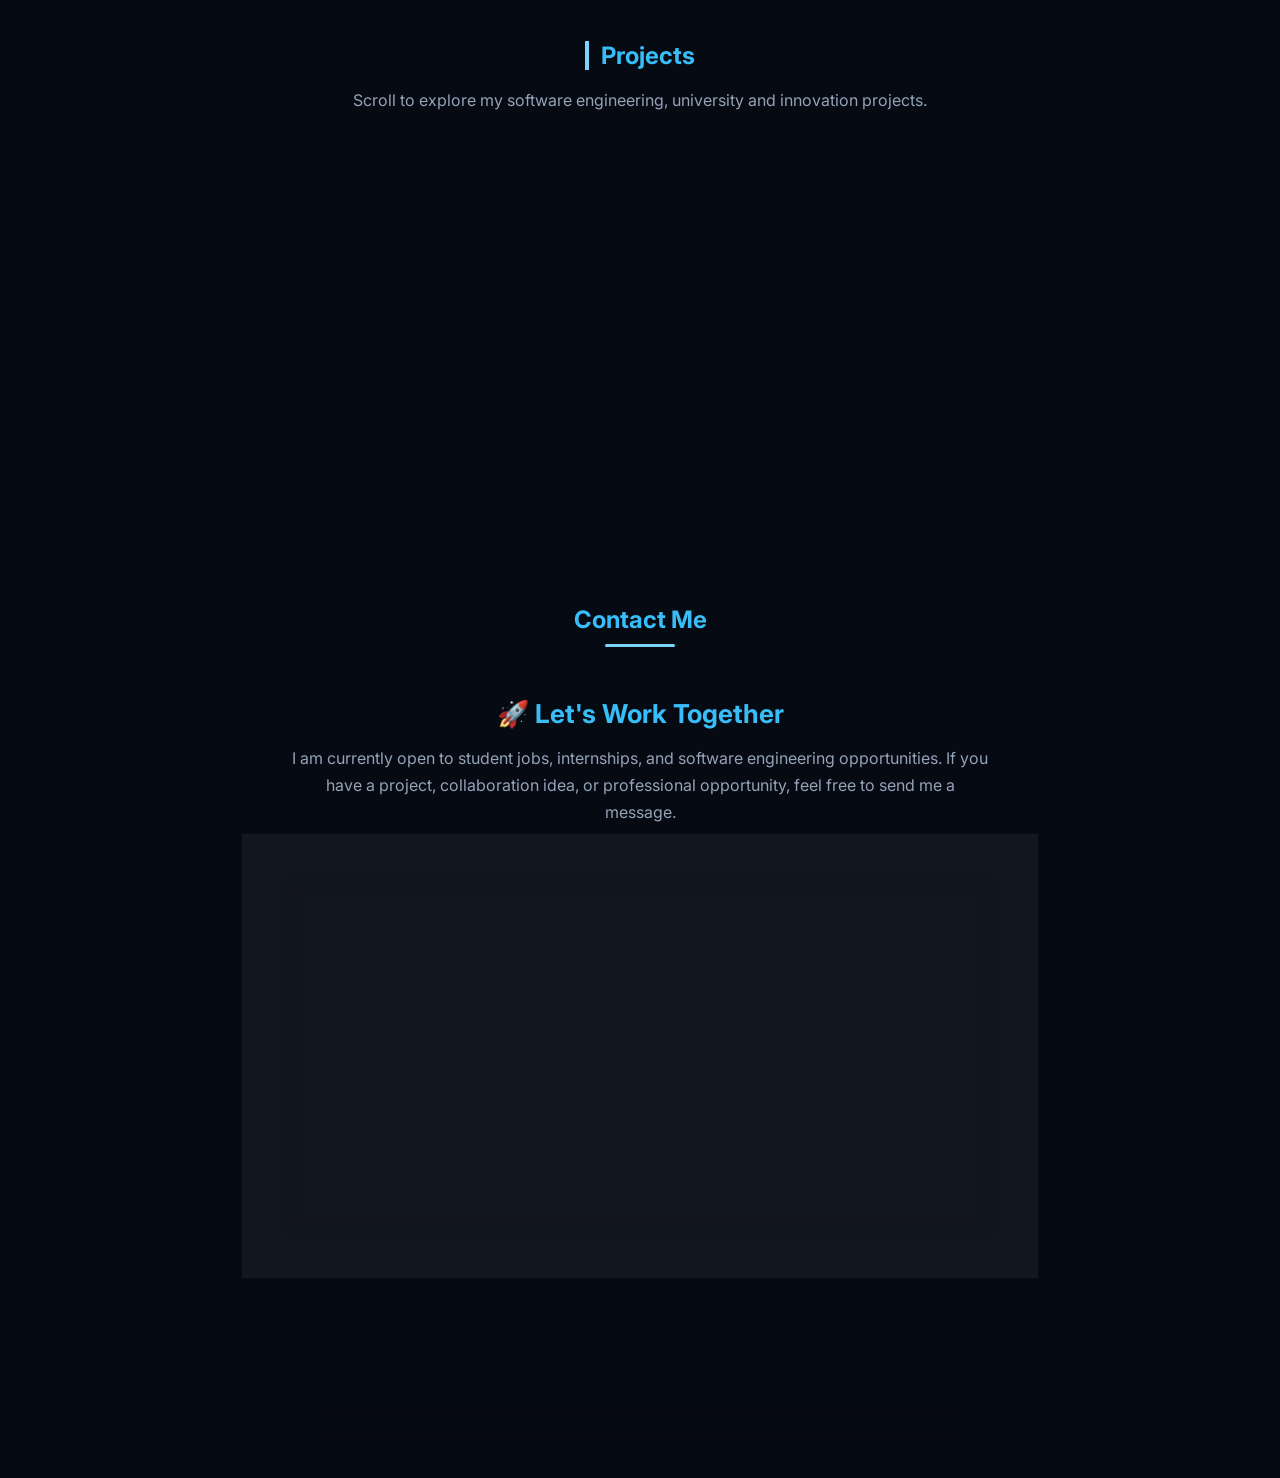
==== commit dea0533e: "Update portfolio" ====
--- a/index.html
+++ b/index.html
@@ -182,56 +182,56 @@
 
         <div class="grid">
           <div class="card">
-            🐍 Python
+            <i class="fa-brands fa-python"></i> Python
             <div class="progress">
               <div class="progress-fill blue" style="width: 40%"></div>
             </div>
           </div>
 
           <div class="card">
-            🌐 HTML & CSS
+            <i class="fa-brands fa-html5"></i> HTML & CSS
             <div class="progress">
               <div class="progress-fill green" style="width: 70%"></div>
             </div>
           </div>
 
           <div class="card">
-            🟨 JavaScript
+            <i class="fa-brands fa-square-js"></i> JavaScript
             <div class="progress">
               <div class="progress-fill blue" style="width: 40%"></div>
             </div>
           </div>
 
           <div class="card">
-            🔀 Git
+            <i class="fa-brands fa-git-alt"></i> Git
             <div class="progress">
               <div class="progress-fill green" style="width: 50%"></div>
             </div>
           </div>
 
           <div class="card">
-            🐙 GitHub
+            <i class="fa-brands fa-github"></i> GitHub
             <div class="progress">
               <div class="progress-fill blue" style="width: 50%"></div>
             </div>
           </div>
 
           <div class="card">
-            📓 Jupyter
+            <img class="skill-logo" src="https://cdn.simpleicons.org/jupyter/38bdf8" alt="Jupyter logo" /> Jupyter
             <div class="progress">
               <div class="progress-fill green" style="width: 40%"></div>
             </div>
           </div>
 
           <div class="card">
-            📄 LaTeX
+            <img class="skill-logo" src="https://cdn.simpleicons.org/latex/38bdf8" alt="LaTeX logo" /> LaTeX
             <div class="progress">
               <div class="progress-fill blue" style="width: 50%"></div>
             </div>
           </div>
 
           <div class="card">
-            🤖 Claude AI
+            <img class="skill-logo" src="https://cdn.simpleicons.org/anthropic/38bdf8" alt="Anthropic logo" /> Claude AI
             <div class="progress">
               <div class="progress-fill green" style="width: 70%"></div>
             </div>
@@ -244,35 +244,35 @@
 
         <div class="grid">
           <div class="card">
-            🛠 CompTIA A+
+            <img class="skill-logo" src="https://cdn.simpleicons.org/comptia/38bdf8" alt="CompTIA logo" /> CompTIA A+
             <div class="progress">
               <div class="progress-fill blue" style="width: 70%"></div>
             </div>
           </div>
 
           <div class="card">
-            🔌 CompTIA Network+
+            <img class="skill-logo" src="https://cdn.simpleicons.org/comptia/38bdf8" alt="CompTIA logo" /> CompTIA Network+
             <div class="progress">
               <div class="progress-fill green" style="width: 70%"></div>
             </div>
           </div>
 
           <div class="card">
-            🪟 Windows
+            <i class="fa-brands fa-windows"></i> MS Windows
             <div class="progress">
               <div class="progress-fill blue" style="width: 80%"></div>
             </div>
           </div>
 
           <div class="card">
-            🍎 macOS
+            <i class="fa-brands fa-apple"></i> macOS
             <div class="progress">
               <div class="progress-fill green" style="width: 40%"></div>
             </div>
           </div>
 
           <div class="card">
-            🐧 Linux
+            <i class="fa-brands fa-linux"></i> Linux
             <div class="progress">
               <div class="progress-fill blue" style="width: 20%"></div>
             </div>
--- a/style.css
+++ b/style.css
@@ -331,6 +331,20 @@
   text-align: center;
   font-size: 14px;
   line-height: 1.3;
+}
+
+#skills .card i {
+  color: var(--primary);
+  font-size: 15px;
+  margin-right: 2px;
+}
+
+#skills .card .skill-logo {
+  width: 15px;
+  height: 15px;
+  object-fit: contain;
+  vertical-align: -2px;
+  margin-right: 2px;
 }
 
 /* Certificates */
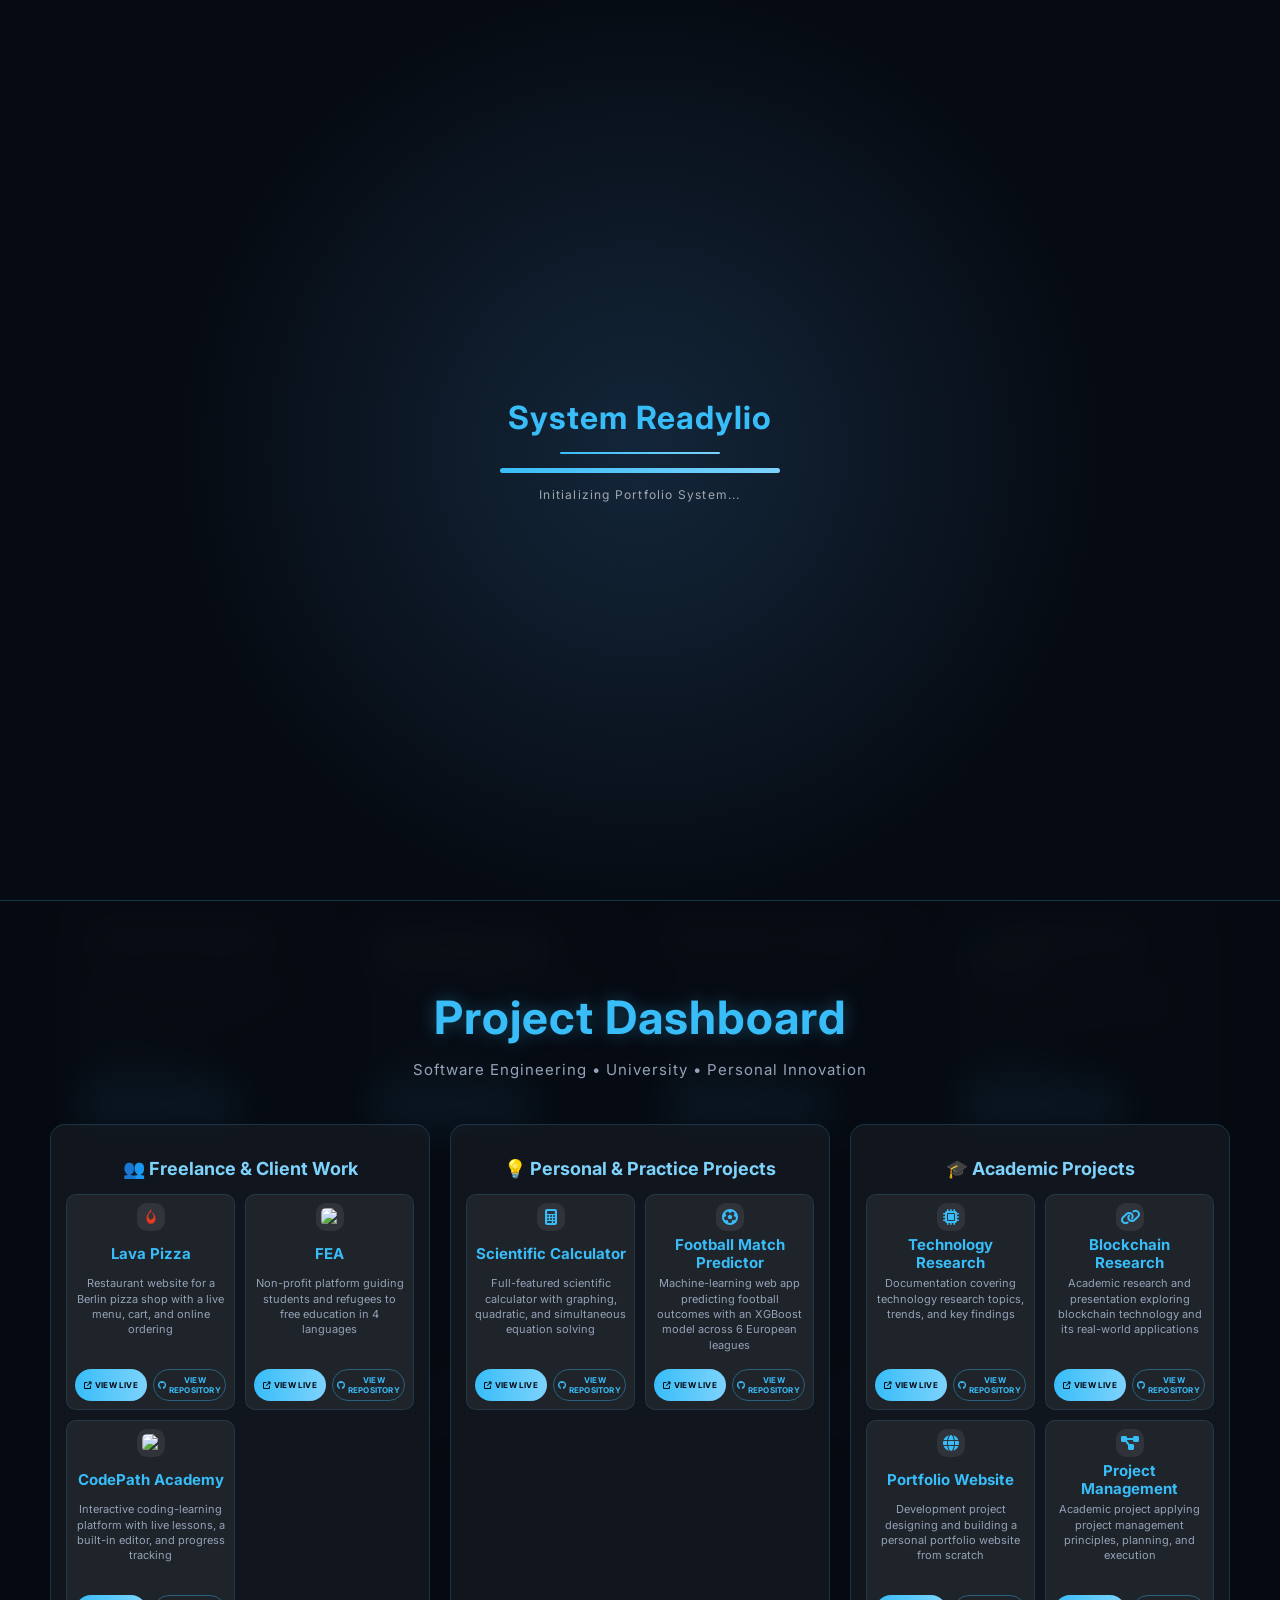
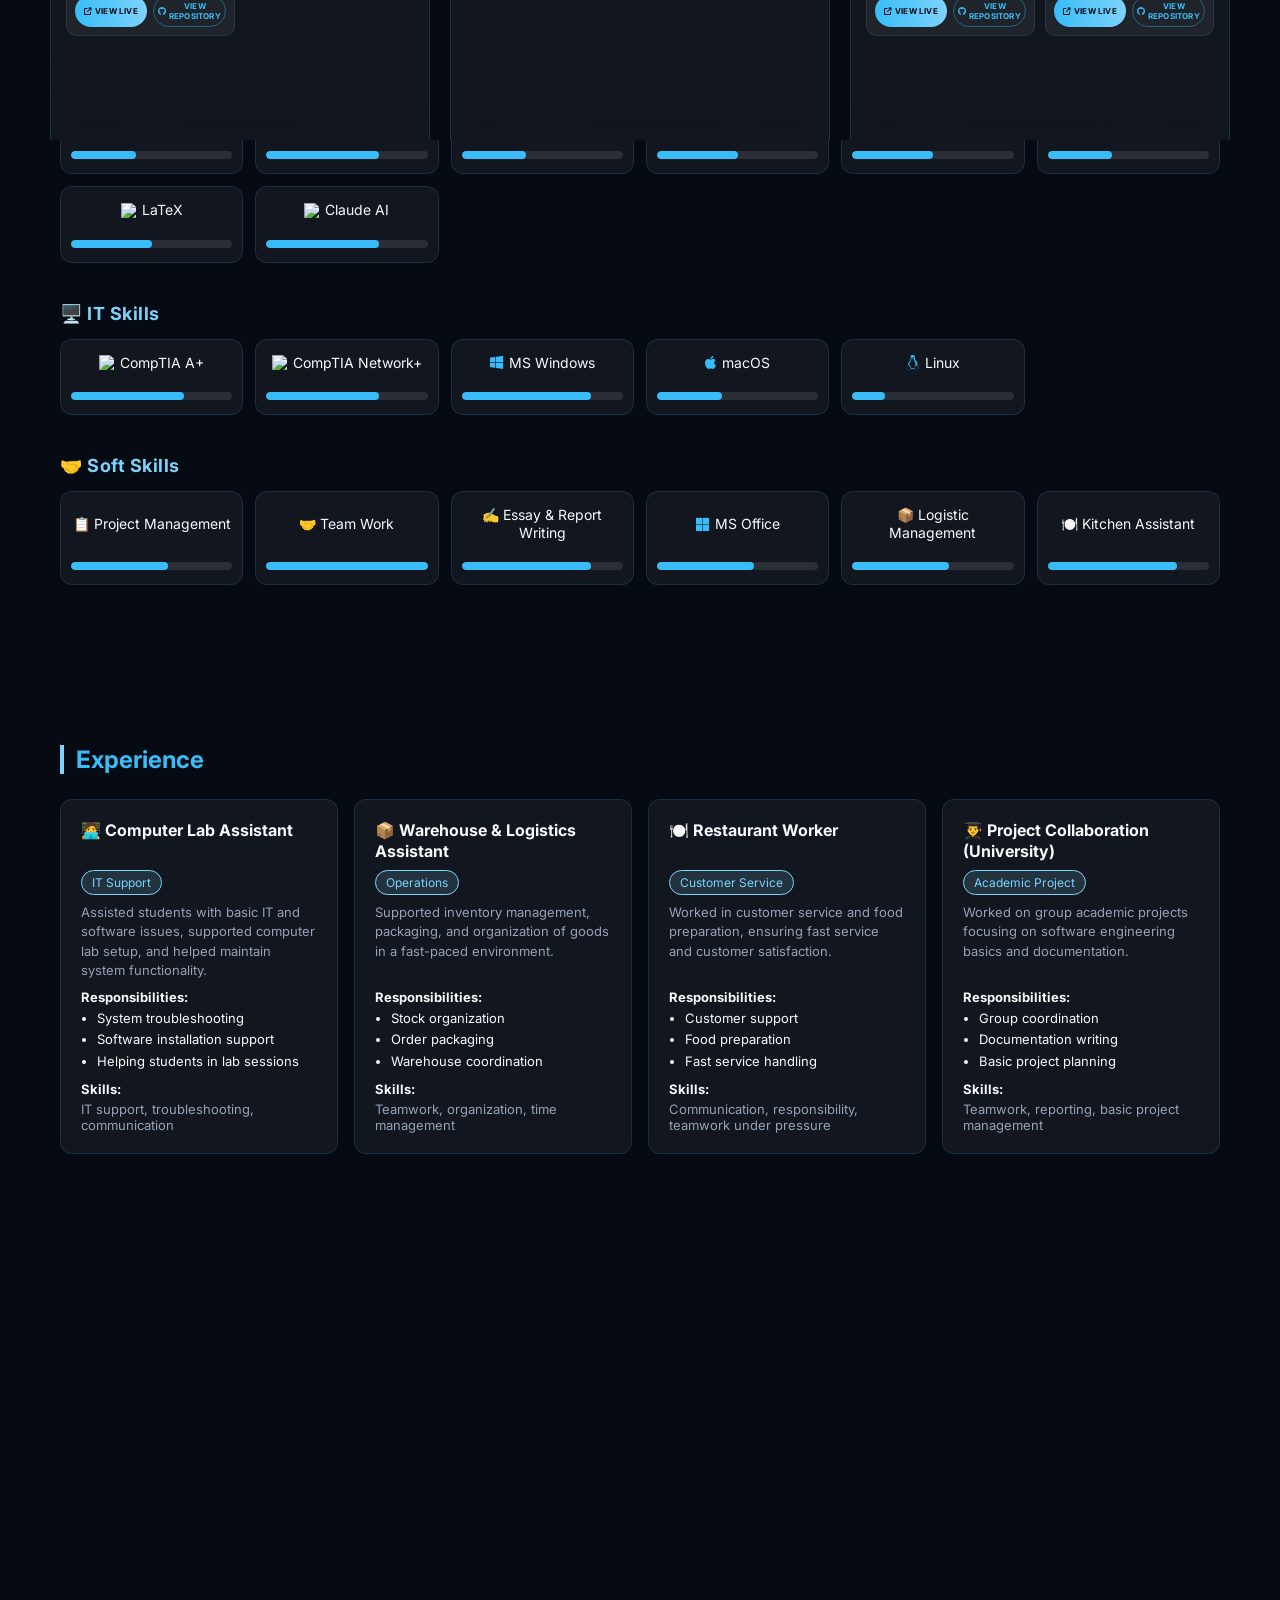
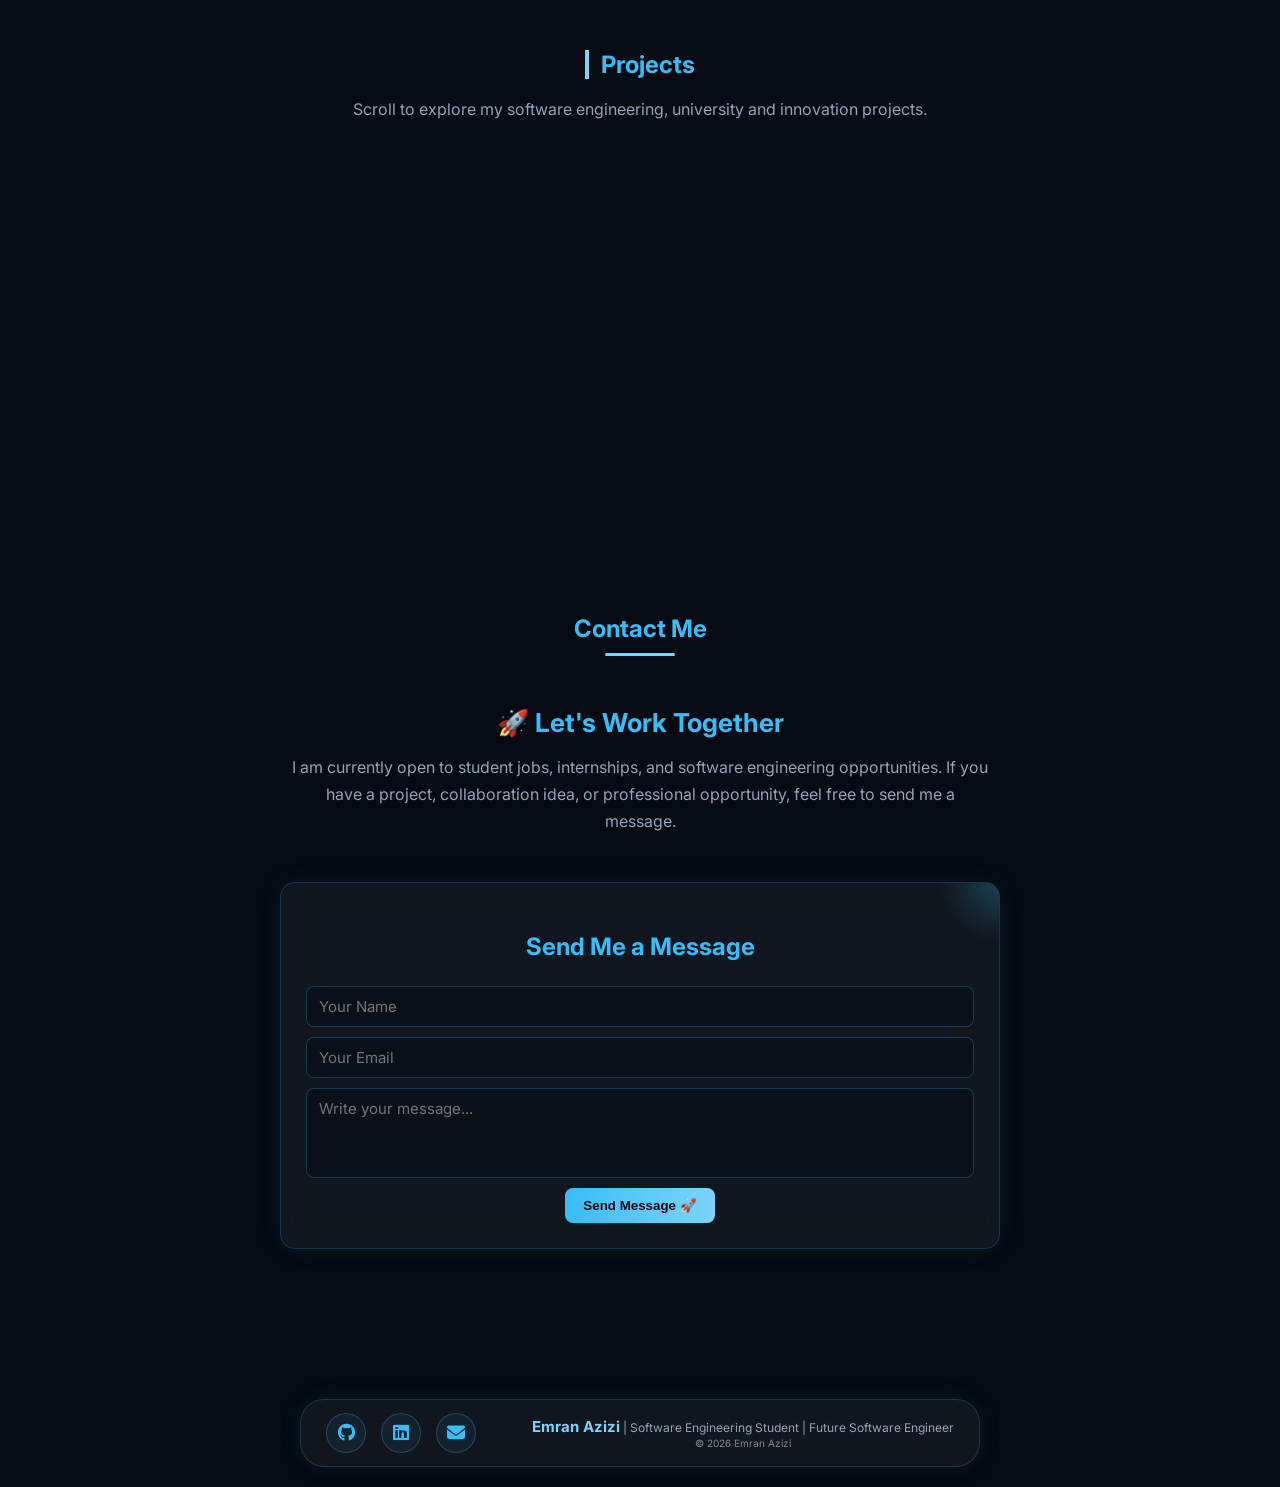
==== commit 0d1411d8: "Update portfolio" ====
--- a/index.html
+++ b/index.html
@@ -182,56 +182,56 @@
 
         <div class="grid">
           <div class="card">
-            <i class="fa-brands fa-python"></i> Python
+            <span class="skill-label"><i class="fa-brands fa-python"></i> Python</span>
             <div class="progress">
               <div class="progress-fill blue" style="width: 40%"></div>
             </div>
           </div>
 
           <div class="card">
-            <i class="fa-brands fa-html5"></i> HTML & CSS
+            <span class="skill-label"><i class="fa-brands fa-html5"></i> HTML & CSS</span>
             <div class="progress">
               <div class="progress-fill green" style="width: 70%"></div>
             </div>
           </div>
 
           <div class="card">
-            <i class="fa-brands fa-square-js"></i> JavaScript
+            <span class="skill-label"><i class="fa-brands fa-square-js"></i> JavaScript</span>
             <div class="progress">
               <div class="progress-fill blue" style="width: 40%"></div>
             </div>
           </div>
 
           <div class="card">
-            <i class="fa-brands fa-git-alt"></i> Git
+            <span class="skill-label"><i class="fa-brands fa-git-alt"></i> Git</span>
             <div class="progress">
               <div class="progress-fill green" style="width: 50%"></div>
             </div>
           </div>
 
           <div class="card">
-            <i class="fa-brands fa-github"></i> GitHub
+            <span class="skill-label"><i class="fa-brands fa-github"></i> GitHub</span>
             <div class="progress">
               <div class="progress-fill blue" style="width: 50%"></div>
             </div>
           </div>
 
           <div class="card">
-            <img class="skill-logo" src="https://cdn.simpleicons.org/jupyter/38bdf8" alt="Jupyter logo" /> Jupyter
+            <span class="skill-label"><img class="skill-logo" src="https://cdn.simpleicons.org/jupyter/38bdf8" alt="Jupyter logo" /> Jupyter</span>
             <div class="progress">
               <div class="progress-fill green" style="width: 40%"></div>
             </div>
           </div>
 
           <div class="card">
-            <img class="skill-logo" src="https://cdn.simpleicons.org/latex/38bdf8" alt="LaTeX logo" /> LaTeX
+            <span class="skill-label"><img class="skill-logo" src="https://cdn.simpleicons.org/latex/38bdf8" alt="LaTeX logo" /> LaTeX</span>
             <div class="progress">
               <div class="progress-fill blue" style="width: 50%"></div>
             </div>
           </div>
 
           <div class="card">
-            <img class="skill-logo" src="https://cdn.simpleicons.org/anthropic/38bdf8" alt="Anthropic logo" /> Claude AI
+            <span class="skill-label"><img class="skill-logo" src="https://cdn.simpleicons.org/anthropic/38bdf8" alt="Anthropic logo" /> Claude AI</span>
             <div class="progress">
               <div class="progress-fill green" style="width: 70%"></div>
             </div>
@@ -244,35 +244,35 @@
 
         <div class="grid">
           <div class="card">
-            <img class="skill-logo" src="https://cdn.simpleicons.org/comptia/38bdf8" alt="CompTIA logo" /> CompTIA A+
+            <span class="skill-label"><img class="skill-logo" src="https://cdn.simpleicons.org/comptia/38bdf8" alt="CompTIA logo" /> CompTIA A+</span>
             <div class="progress">
               <div class="progress-fill blue" style="width: 70%"></div>
             </div>
           </div>
 
           <div class="card">
-            <img class="skill-logo" src="https://cdn.simpleicons.org/comptia/38bdf8" alt="CompTIA logo" /> CompTIA Network+
+            <span class="skill-label"><img class="skill-logo" src="https://cdn.simpleicons.org/comptia/38bdf8" alt="CompTIA logo" /> CompTIA Network+</span>
             <div class="progress">
               <div class="progress-fill green" style="width: 70%"></div>
             </div>
           </div>
 
           <div class="card">
-            <i class="fa-brands fa-windows"></i> MS Windows
+            <span class="skill-label"><i class="fa-brands fa-windows"></i> MS Windows</span>
             <div class="progress">
               <div class="progress-fill blue" style="width: 80%"></div>
             </div>
           </div>
 
           <div class="card">
-            <i class="fa-brands fa-apple"></i> macOS
+            <span class="skill-label"><i class="fa-brands fa-apple"></i> macOS</span>
             <div class="progress">
               <div class="progress-fill green" style="width: 40%"></div>
             </div>
           </div>
 
           <div class="card">
-            <i class="fa-brands fa-linux"></i> Linux
+            <span class="skill-label"><i class="fa-brands fa-linux"></i> Linux</span>
             <div class="progress">
               <div class="progress-fill blue" style="width: 20%"></div>
             </div>
@@ -306,7 +306,7 @@
           </div>
 
           <div class="card">
-            💼 MS Office
+            <span class="skill-label"><i class="fa-brands fa-microsoft"></i> MS Office</span>
             <div class="progress">
               <div class="progress-fill blue" style="width: 60%"></div>
             </div>
--- a/style.css
+++ b/style.css
@@ -333,18 +333,24 @@
   line-height: 1.3;
 }
 
+#skills .skill-label {
+  display: flex;
+  align-items: center;
+  justify-content: center;
+  gap: 6px;
+}
+
 #skills .card i {
   color: var(--primary);
   font-size: 15px;
-  margin-right: 2px;
+  line-height: 1;
 }
 
 #skills .card .skill-logo {
   width: 15px;
   height: 15px;
   object-fit: contain;
-  vertical-align: -2px;
-  margin-right: 2px;
+  flex-shrink: 0;
 }
 
 /* Certificates */
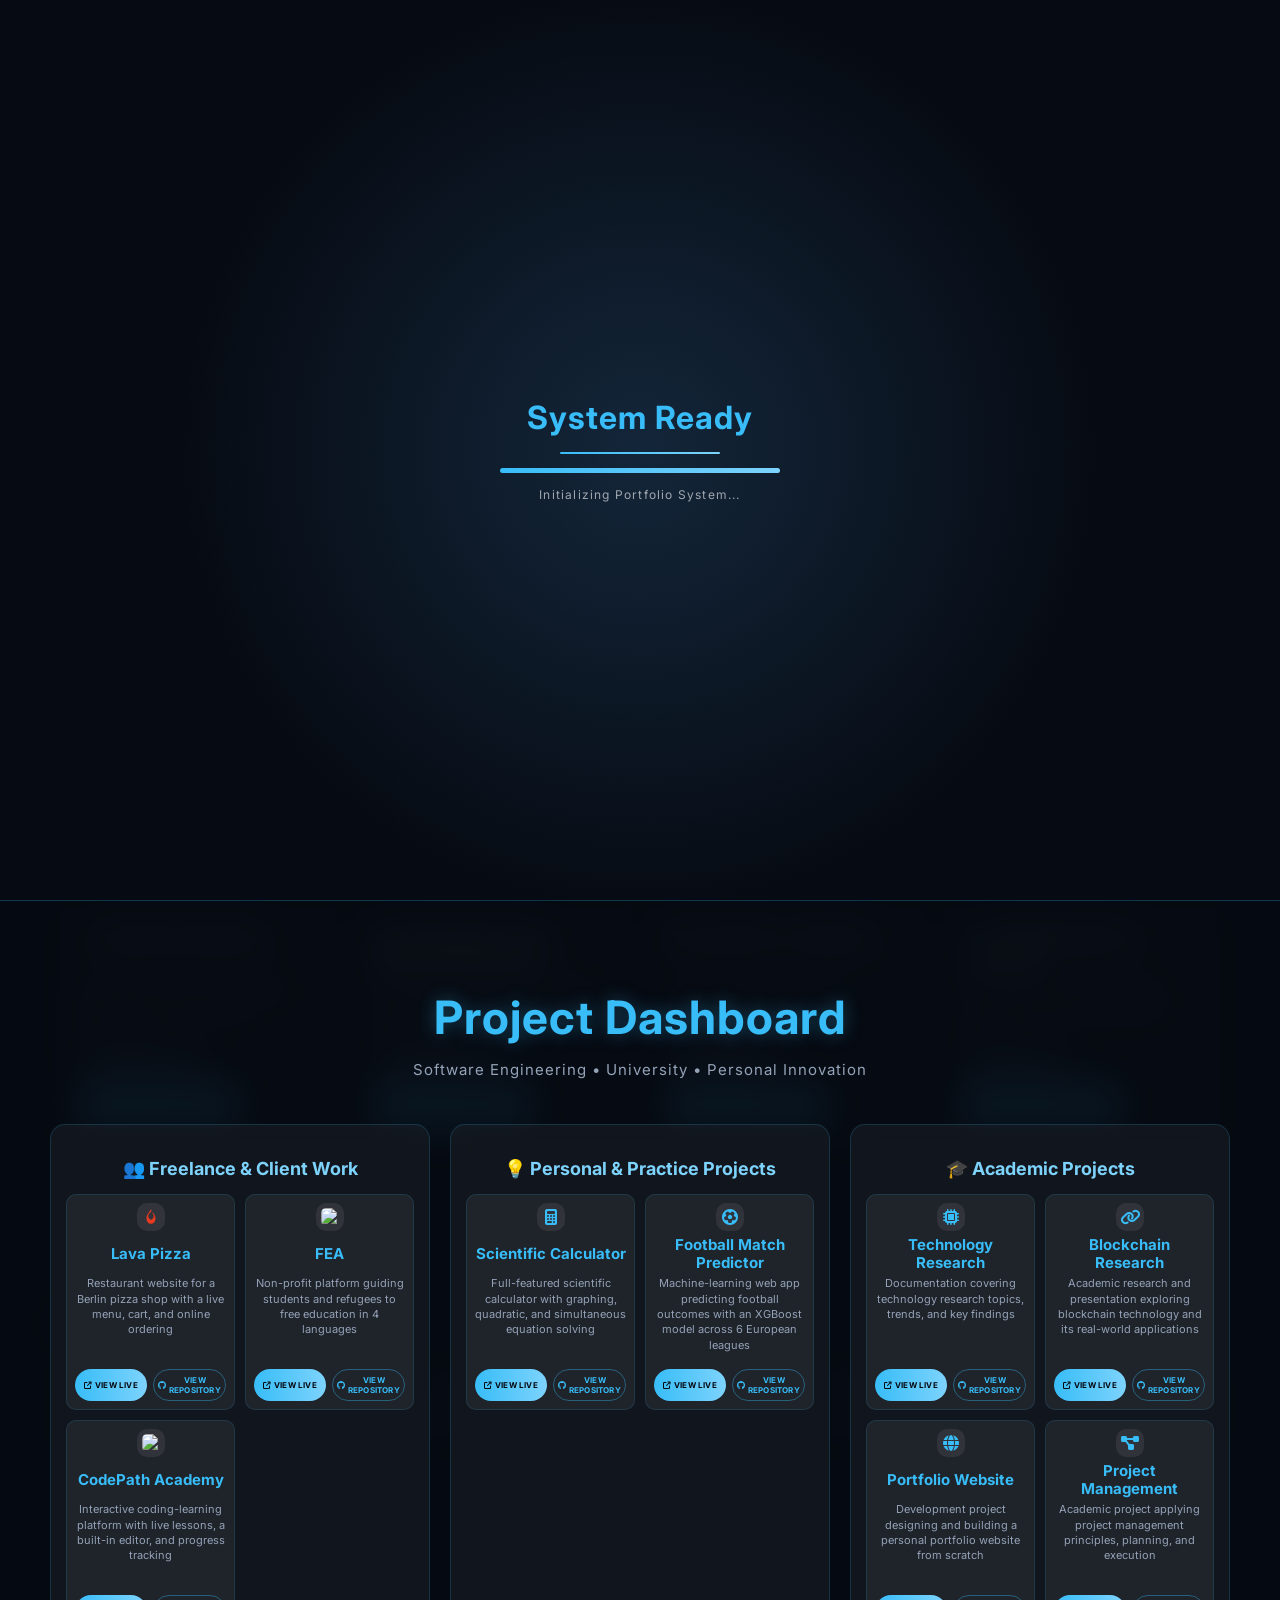
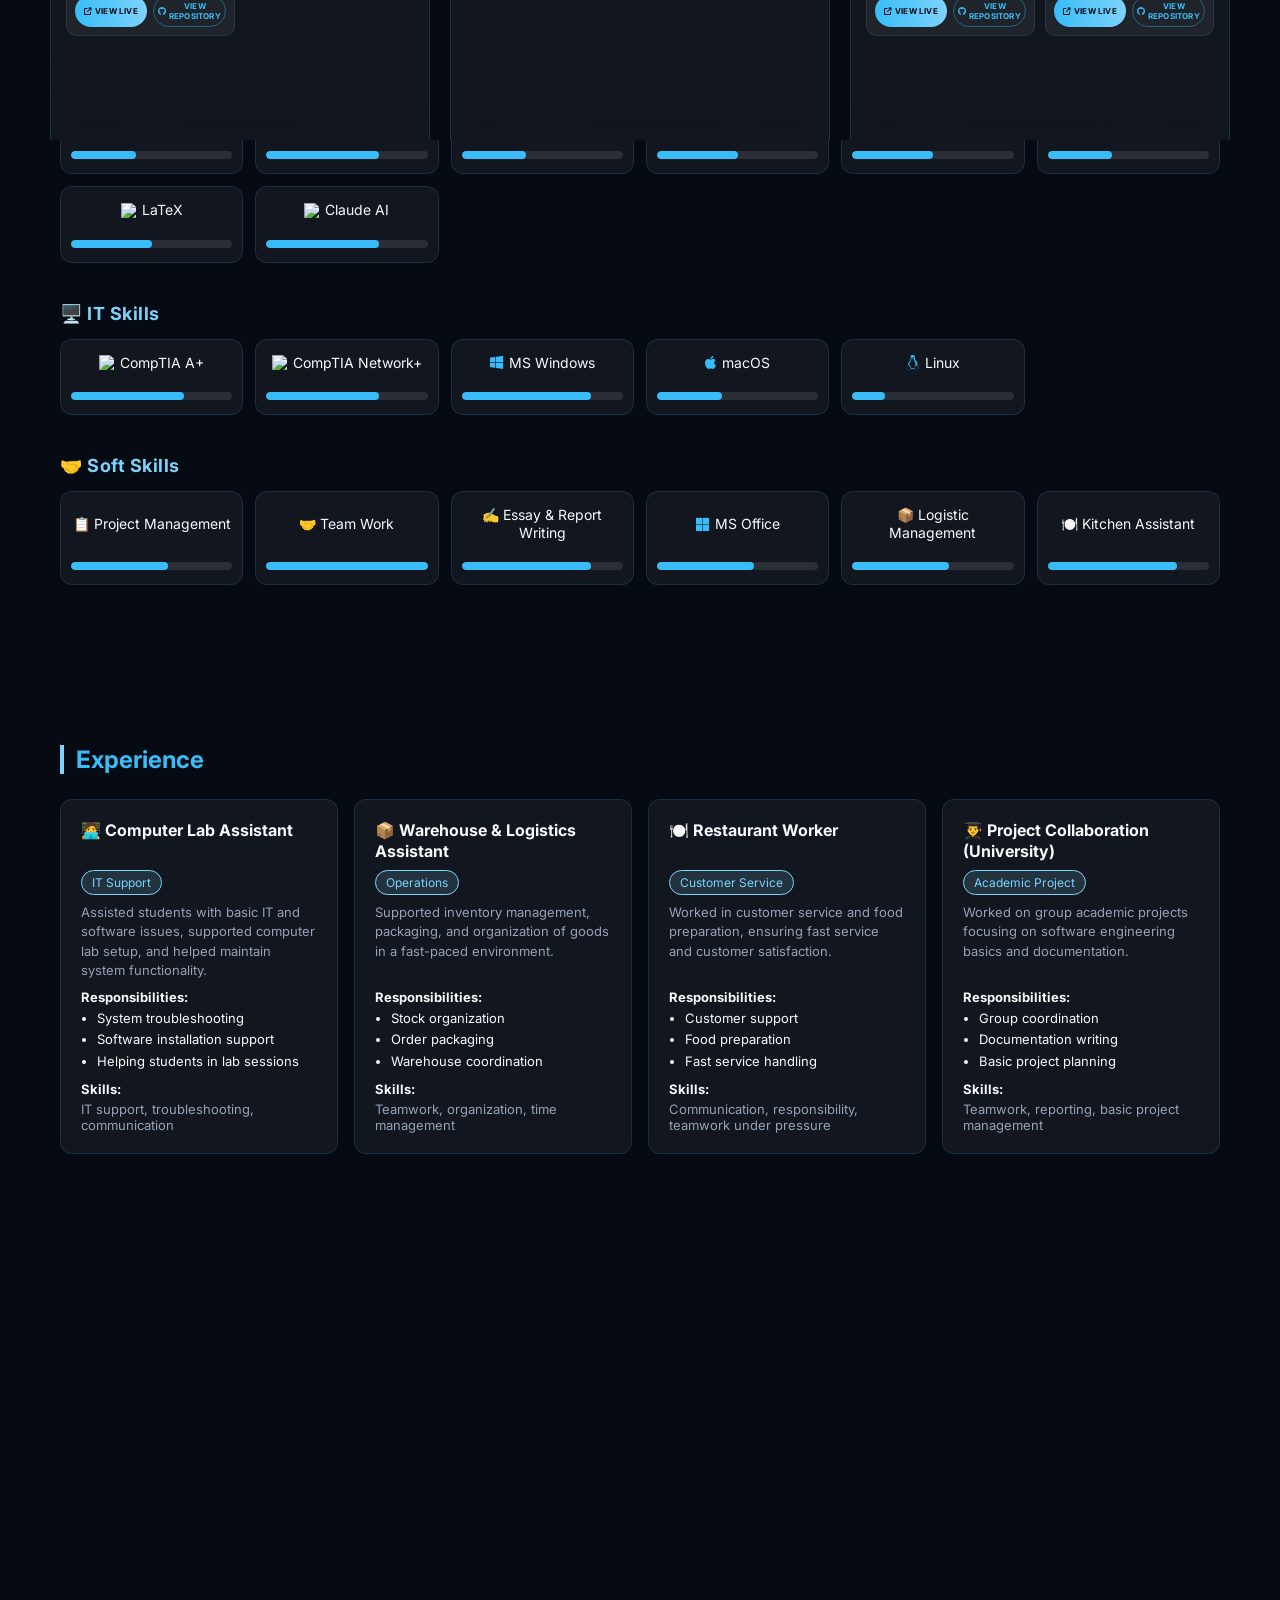
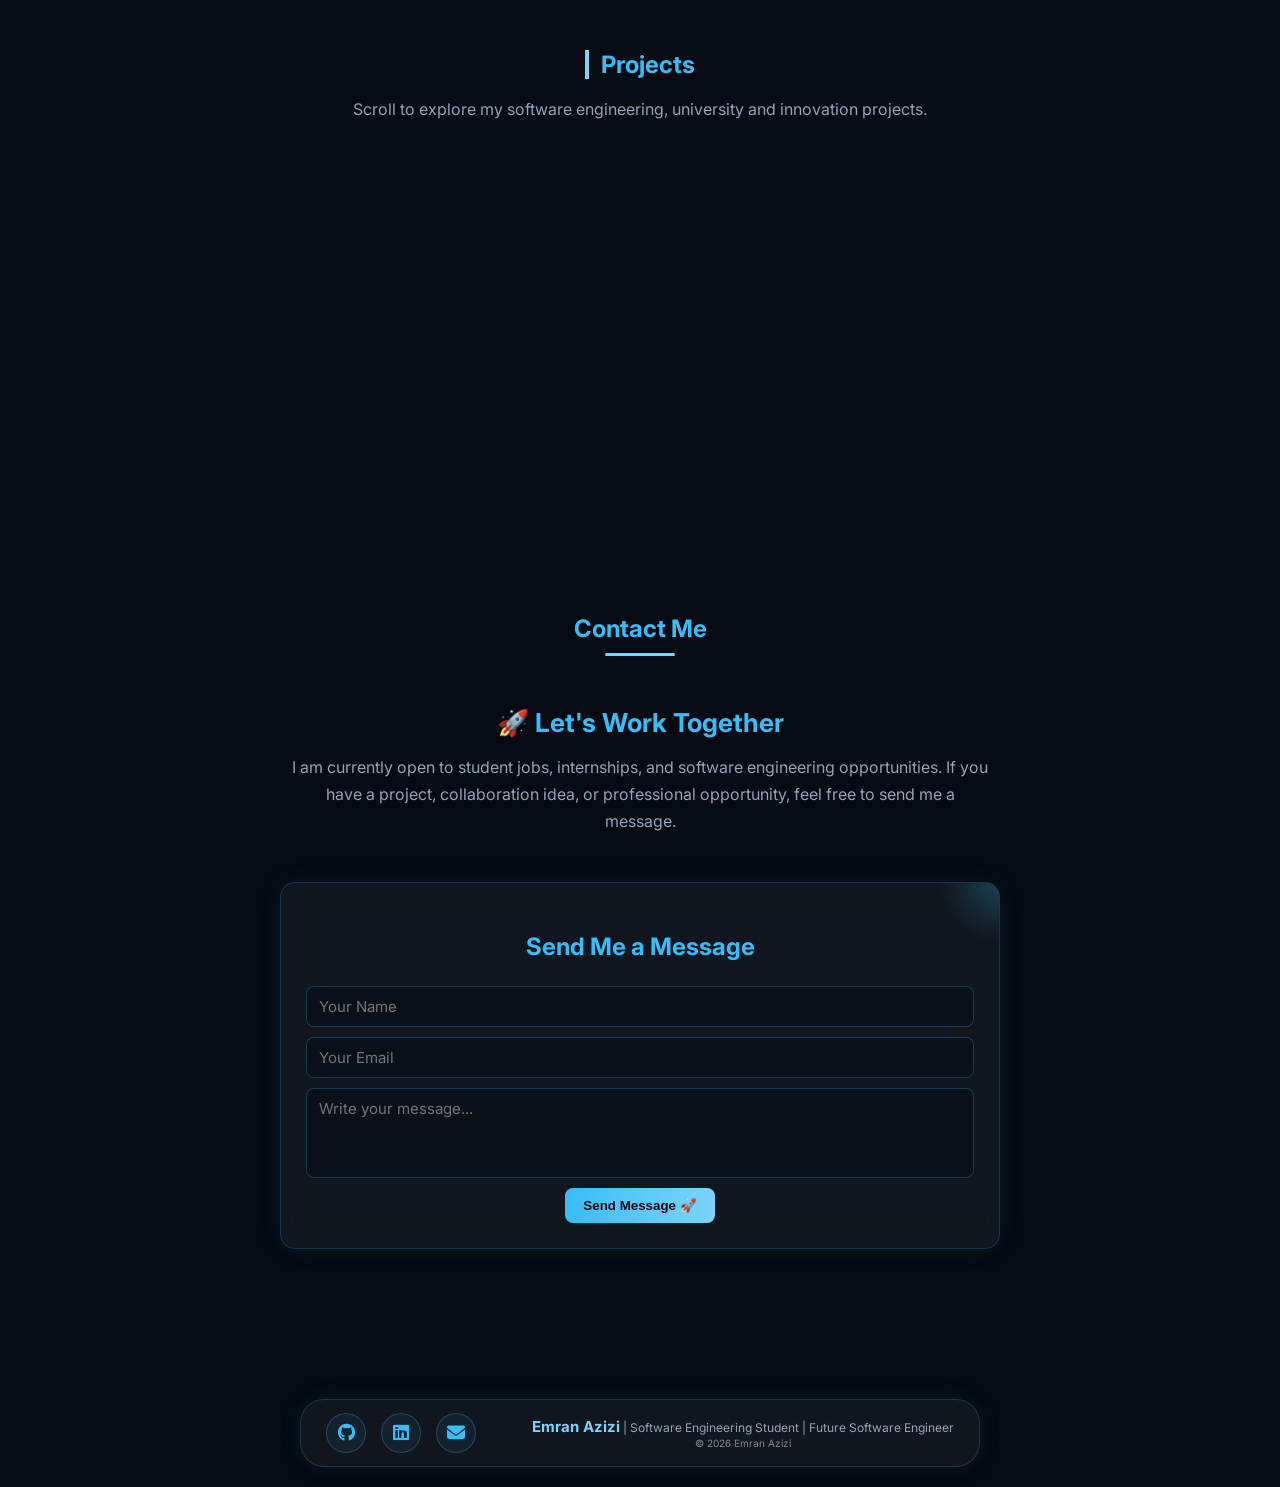
==== commit 30a6f5c6: "Update portfolio" ====
--- a/index.html
+++ b/index.html
@@ -64,18 +64,18 @@
       </p>
 
       <div class="hero-buttons">
-        <a class="btn" href="documents/cv.pdf" target="_blank">
+        <a class="btn" href="documents/cv.pdf" target="_blank" rel="noopener noreferrer">
           <i class="fa-solid fa-file-pdf"></i>
           View CV
         </a>
-        <a class="btn" href="https://github.com/emranaziziwebsite" target="_blank">
+        <a class="btn" href="https://github.com/emranaziziwebsite" target="_blank" rel="noopener noreferrer">
           <i class="fa-brands fa-github"></i>
           GitHub
         </a>
         <a
           class="btn"
           href="https://www.linkedin.com/in/emran-azizi-5b2409403"
-          target="_blank"
+          target="_blank" rel="noopener noreferrer"
         >
           <i class="fa-brands fa-linkedin"></i>
           LinkedIn
@@ -96,7 +96,7 @@
           </p>
           <div class="card-footer">
             <span class="badge">Verified Certificate</span>
-            <a class="btn" href="documents/diploma.jpg" target="_blank">
+            <a class="btn" href="documents/diploma.jpg" target="_blank" rel="noopener noreferrer">
               View Certificate
             </a>
           </div>
@@ -110,7 +110,7 @@
           </p>
           <div class="card-footer">
             <span class="badge">Verified Certificate</span>
-            <a class="btn" href="documents/foundation-course.pdf" target="_blank">
+            <a class="btn" href="documents/foundation-course.pdf" target="_blank" rel="noopener noreferrer">
               View Certificate
             </a>
           </div>
@@ -123,7 +123,7 @@
           </p>
           <div class="card-footer">
             <span class="badge">IT Certification</span>
-            <a class="btn" href="documents/computer-a+.pdf" target="_blank">
+            <a class="btn" href="documents/computer-a+.pdf" target="_blank" rel="noopener noreferrer">
               View Certificate
             </a>
           </div>
@@ -137,7 +137,7 @@
           </p>
           <div class="card-footer">
             <span class="badge">IT Certification</span>
-            <a class="btn" href="documents/computer-n+.pdf" target="_blank">
+            <a class="btn" href="documents/computer-n+.pdf" target="_blank" rel="noopener noreferrer">
               View Certificate
             </a>
           </div>
@@ -458,10 +458,10 @@
               <h4>Lava Pizza</h4>
               <p>Restaurant website for a Berlin pizza shop with a live menu, cart, and online ordering</p>
               <div class="project-card-actions">
-                <a class="btn" href="https://emranaziziwebsite.github.io/lava-Pizza/" target="_blank">
-                  <i class="fa-solid fa-arrow-up-right-from-square"></i> View Live
-                </a>
-                <a class="btn btn-secondary" href="https://github.com/emranaziziwebsite/lava-Pizza" target="_blank">
+                <a class="btn" href="https://emranaziziwebsite.github.io/lava-Pizza/" target="_blank" rel="noopener noreferrer">
+                  <i class="fa-solid fa-arrow-up-right-from-square"></i> View Live
+                </a>
+                <a class="btn btn-secondary" href="https://github.com/emranaziziwebsite/lava-Pizza" target="_blank" rel="noopener noreferrer">
                   <i class="fa-brands fa-github"></i> View Repository
                 </a>
               </div>
@@ -476,10 +476,10 @@
               <h4>FEA</h4>
               <p>Non-profit platform guiding students and refugees to free education in 4 languages</p>
               <div class="project-card-actions">
-                <a class="btn" href="https://happy-trustcore.github.io/FEA/" target="_blank">
-                  <i class="fa-solid fa-arrow-up-right-from-square"></i> View Live
-                </a>
-                <a class="btn btn-secondary" href="https://github.com/Happy-TrustCore/FEA" target="_blank">
+                <a class="btn" href="https://happy-trustcore.github.io/FEA/" target="_blank" rel="noopener noreferrer">
+                  <i class="fa-solid fa-arrow-up-right-from-square"></i> View Live
+                </a>
+                <a class="btn btn-secondary" href="https://github.com/Happy-TrustCore/FEA" target="_blank" rel="noopener noreferrer">
                   <i class="fa-brands fa-github"></i> View Repository
                 </a>
               </div>
@@ -494,10 +494,10 @@
               <h4>CodePath Academy</h4>
               <p>Interactive coding-learning platform with live lessons, a built-in editor, and progress tracking</p>
               <div class="project-card-actions">
-                <a class="btn" href="https://new-three-tan-91.vercel.app/" target="_blank">
-                  <i class="fa-solid fa-arrow-up-right-from-square"></i> View Live
-                </a>
-                <a class="btn btn-secondary" href="https://github.com/Happy-TrustCore/New" target="_blank">
+                <a class="btn" href="https://new-three-tan-91.vercel.app/" target="_blank" rel="noopener noreferrer">
+                  <i class="fa-solid fa-arrow-up-right-from-square"></i> View Live
+                </a>
+                <a class="btn btn-secondary" href="https://github.com/Happy-TrustCore/New" target="_blank" rel="noopener noreferrer">
                   <i class="fa-brands fa-github"></i> View Repository
                 </a>
               </div>
@@ -516,10 +516,10 @@
               <h4>Scientific Calculator</h4>
               <p>Full-featured scientific calculator with graphing, quadratic, and simultaneous equation solving</p>
               <div class="project-card-actions">
-                <a class="btn" href="https://pattson22.github.io/scientific-calculator/" target="_blank">
-                  <i class="fa-solid fa-arrow-up-right-from-square"></i> View Live
-                </a>
-                <a class="btn btn-secondary" href="https://github.com/Pattson22/scientific-calculator" target="_blank">
+                <a class="btn" href="https://pattson22.github.io/scientific-calculator/" target="_blank" rel="noopener noreferrer">
+                  <i class="fa-solid fa-arrow-up-right-from-square"></i> View Live
+                </a>
+                <a class="btn btn-secondary" href="https://github.com/Pattson22/scientific-calculator" target="_blank" rel="noopener noreferrer">
                   <i class="fa-brands fa-github"></i> View Repository
                 </a>
               </div>
@@ -532,10 +532,10 @@
               <h4>Football Match Predictor</h4>
               <p>Machine-learning web app predicting football outcomes with an XGBoost model across 6 European leagues</p>
               <div class="project-card-actions">
-                <a class="btn" href="#" target="_blank">
-                  <i class="fa-solid fa-arrow-up-right-from-square"></i> View Live
-                </a>
-                <a class="btn btn-secondary" href="https://github.com/Pattson22/Football-Match-Predictor" target="_blank">
+                <a class="btn" href="#" target="_blank" rel="noopener noreferrer">
+                  <i class="fa-solid fa-arrow-up-right-from-square"></i> View Live
+                </a>
+                <a class="btn btn-secondary" href="https://github.com/Pattson22/Football-Match-Predictor" target="_blank" rel="noopener noreferrer">
                   <i class="fa-brands fa-github"></i> View Repository
                 </a>
               </div>
@@ -554,10 +554,10 @@
               <h4>Technology Research</h4>
               <p>Documentation covering technology research topics, trends, and key findings</p>
               <div class="project-card-actions">
-                <a class="btn" href="projects/technology-research.pdf" target="_blank">
-                  <i class="fa-solid fa-arrow-up-right-from-square"></i> View Live
-                </a>
-                <a class="btn btn-secondary" href="#" target="_blank">
+                <a class="btn" href="projects/technology-research.pdf" target="_blank" rel="noopener noreferrer">
+                  <i class="fa-solid fa-arrow-up-right-from-square"></i> View Live
+                </a>
+                <a class="btn btn-secondary" href="#" target="_blank" rel="noopener noreferrer">
                   <i class="fa-brands fa-github"></i> View Repository
                 </a>
               </div>
@@ -570,10 +570,10 @@
               <h4>Blockchain Research</h4>
               <p>Academic research and presentation exploring blockchain technology and its real-world applications</p>
               <div class="project-card-actions">
-                <a class="btn" href="projects/blockchain.pdf" target="_blank">
-                  <i class="fa-solid fa-arrow-up-right-from-square"></i> View Live
-                </a>
-                <a class="btn btn-secondary" href="#" target="_blank">
+                <a class="btn" href="projects/blockchain.pdf" target="_blank" rel="noopener noreferrer">
+                  <i class="fa-solid fa-arrow-up-right-from-square"></i> View Live
+                </a>
+                <a class="btn btn-secondary" href="#" target="_blank" rel="noopener noreferrer">
                   <i class="fa-brands fa-github"></i> View Repository
                 </a>
               </div>
@@ -586,10 +586,10 @@
               <h4>Portfolio Website</h4>
               <p>Development project designing and building a personal portfolio website from scratch</p>
               <div class="project-card-actions">
-                <a class="btn" href="projects/portfolio-website.pdf" target="_blank">
-                  <i class="fa-solid fa-arrow-up-right-from-square"></i> View Live
-                </a>
-                <a class="btn btn-secondary" href="#" target="_blank">
+                <a class="btn" href="projects/portfolio-website.pdf" target="_blank" rel="noopener noreferrer">
+                  <i class="fa-solid fa-arrow-up-right-from-square"></i> View Live
+                </a>
+                <a class="btn btn-secondary" href="#" target="_blank" rel="noopener noreferrer">
                   <i class="fa-brands fa-github"></i> View Repository
                 </a>
               </div>
@@ -602,10 +602,10 @@
               <h4>Project Management</h4>
               <p>Academic project applying project management principles, planning, and execution</p>
               <div class="project-card-actions">
-                <a class="btn" href="projects/project-management.pdf" target="_blank">
-                  <i class="fa-solid fa-arrow-up-right-from-square"></i> View Live
-                </a>
-                <a class="btn btn-secondary" href="#" target="_blank">
+                <a class="btn" href="projects/project-management.pdf" target="_blank" rel="noopener noreferrer">
+                  <i class="fa-solid fa-arrow-up-right-from-square"></i> View Live
+                </a>
+                <a class="btn btn-secondary" href="#" target="_blank" rel="noopener noreferrer">
                   <i class="fa-brands fa-github"></i> View Repository
                 </a>
               </div>
@@ -661,12 +661,12 @@
     <footer>
       <div class="footer-box">
         <div class="footer-social">
-          <a href="https://github.com/emranaziziwebsite" target="_blank" title="GitHub">
+          <a href="https://github.com/emranaziziwebsite" target="_blank" rel="noopener noreferrer" title="GitHub">
             <i class="fa-brands fa-github"></i>
           </a>
           <a
             href="https://www.linkedin.com/in/emran-azizi-5b2409403"
-            target="_blank"
+            target="_blank" rel="noopener noreferrer"
             title="LinkedIn"
           >
             <i class="fa-brands fa-linkedin"></i>
--- a/style.css
+++ b/style.css
@@ -188,10 +188,6 @@
 @media (max-width: 600px) {
   .hero h1 {
     font-size: 36px;
-  }
-
-  .hero-title {
-    font-size: 18px;
   }
 }
 
@@ -817,11 +813,6 @@
   overflow: hidden;
 }
 
-#welcome-screen.hide {
-  opacity: 0;
-  pointer-events: none;
-}
-
 #welcome-screen::before {
   content: "";
   position: absolute;
